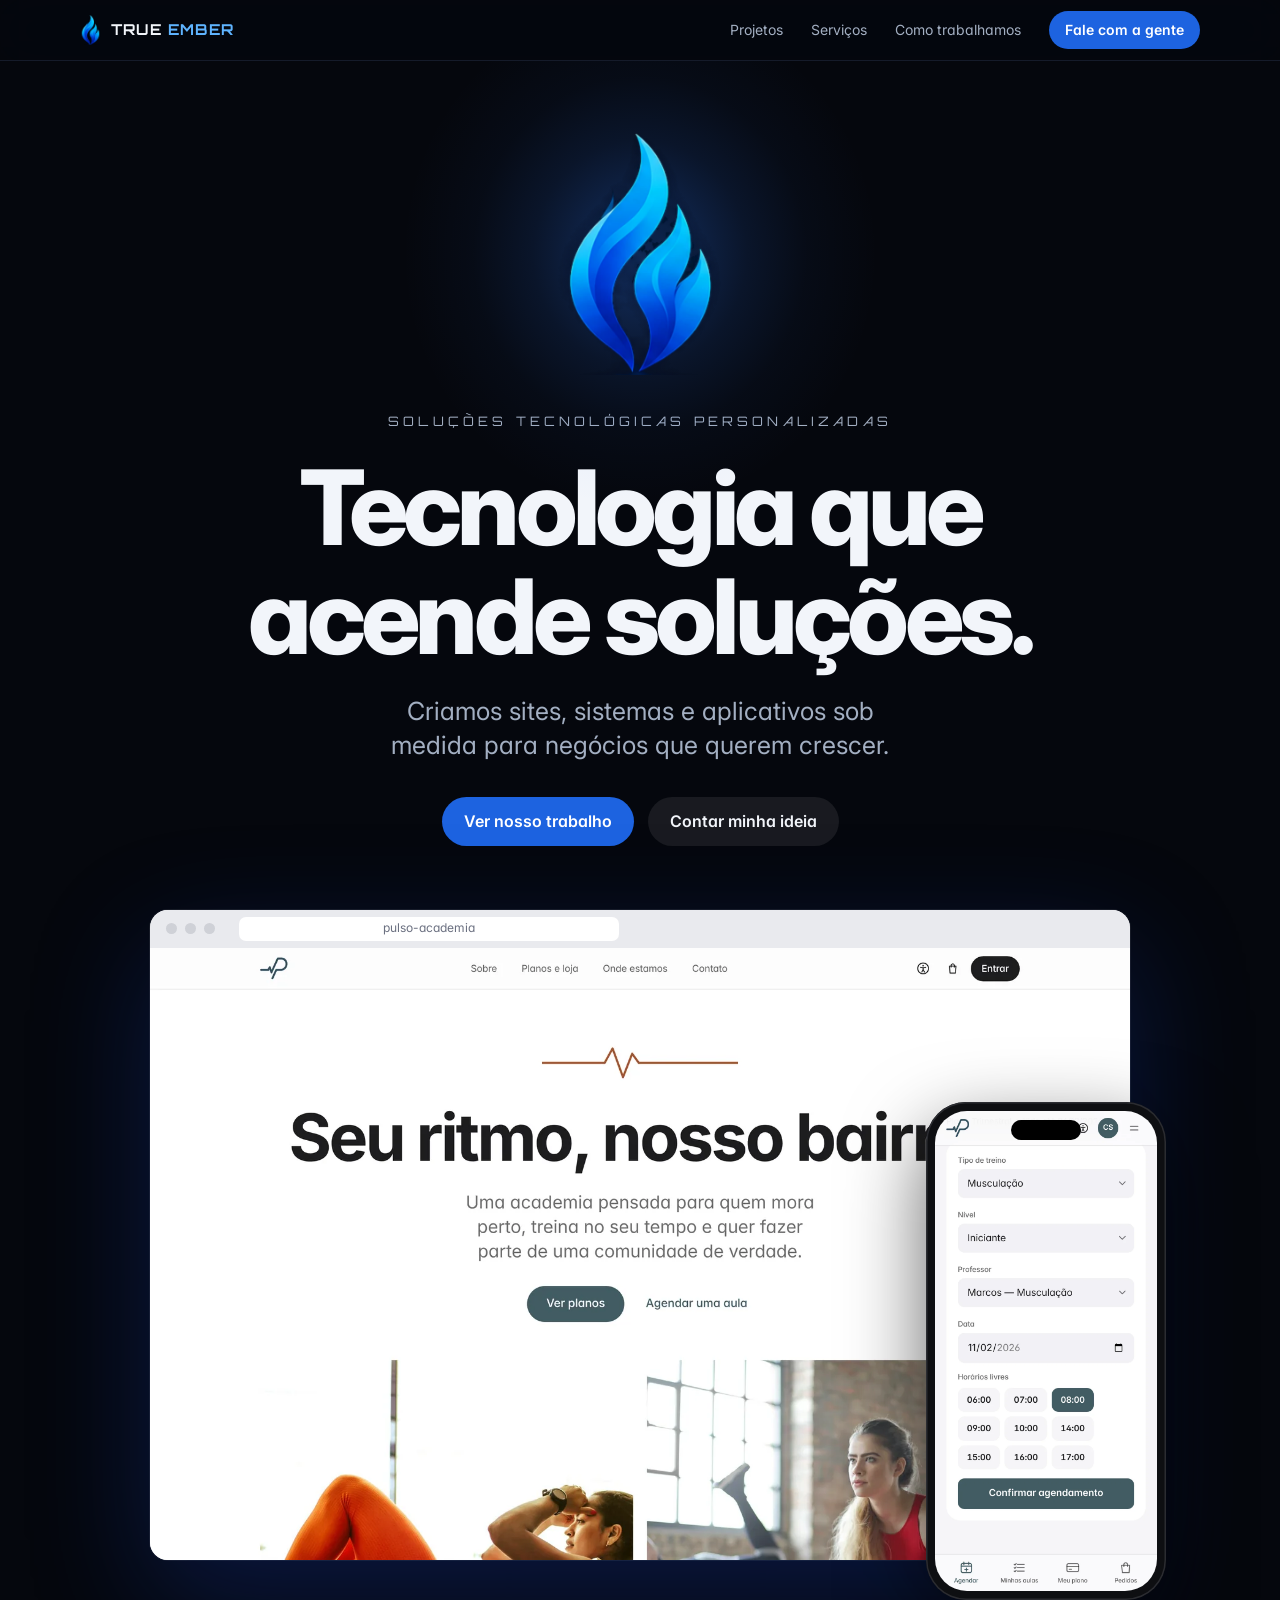
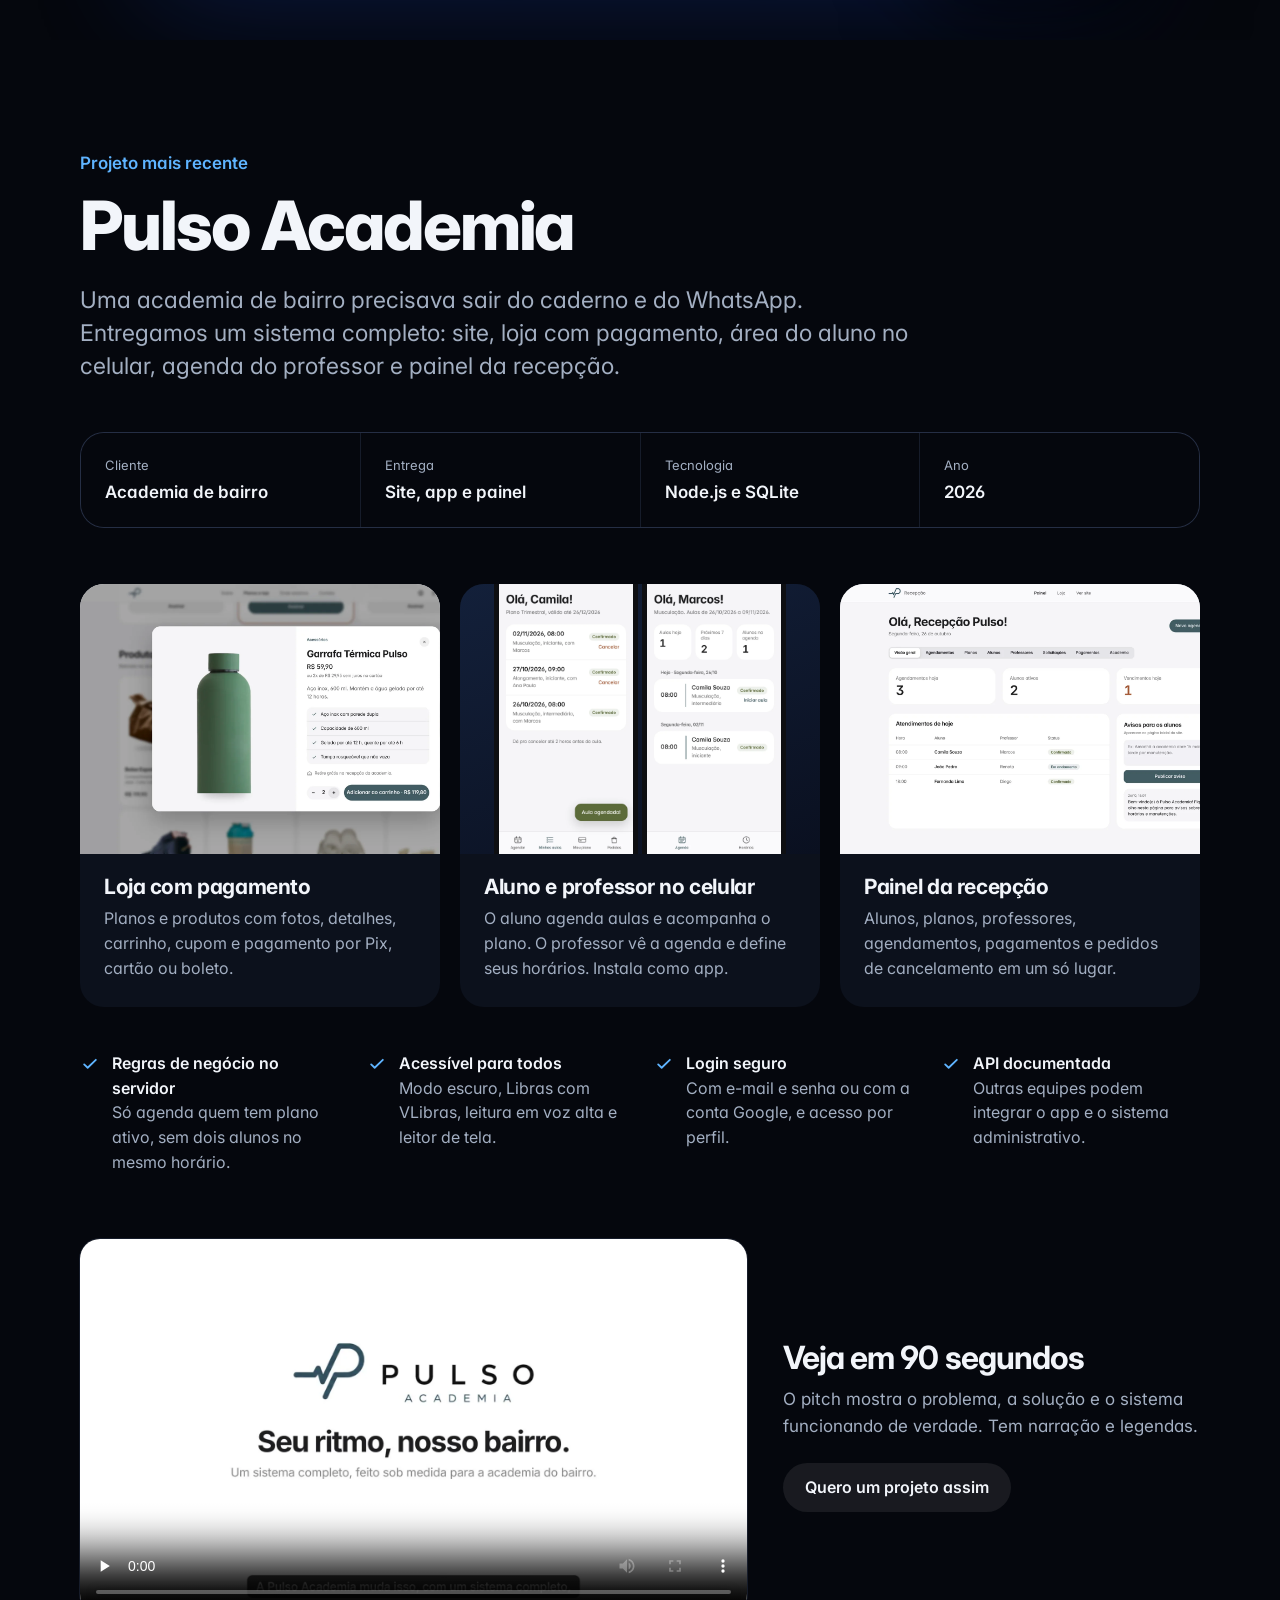
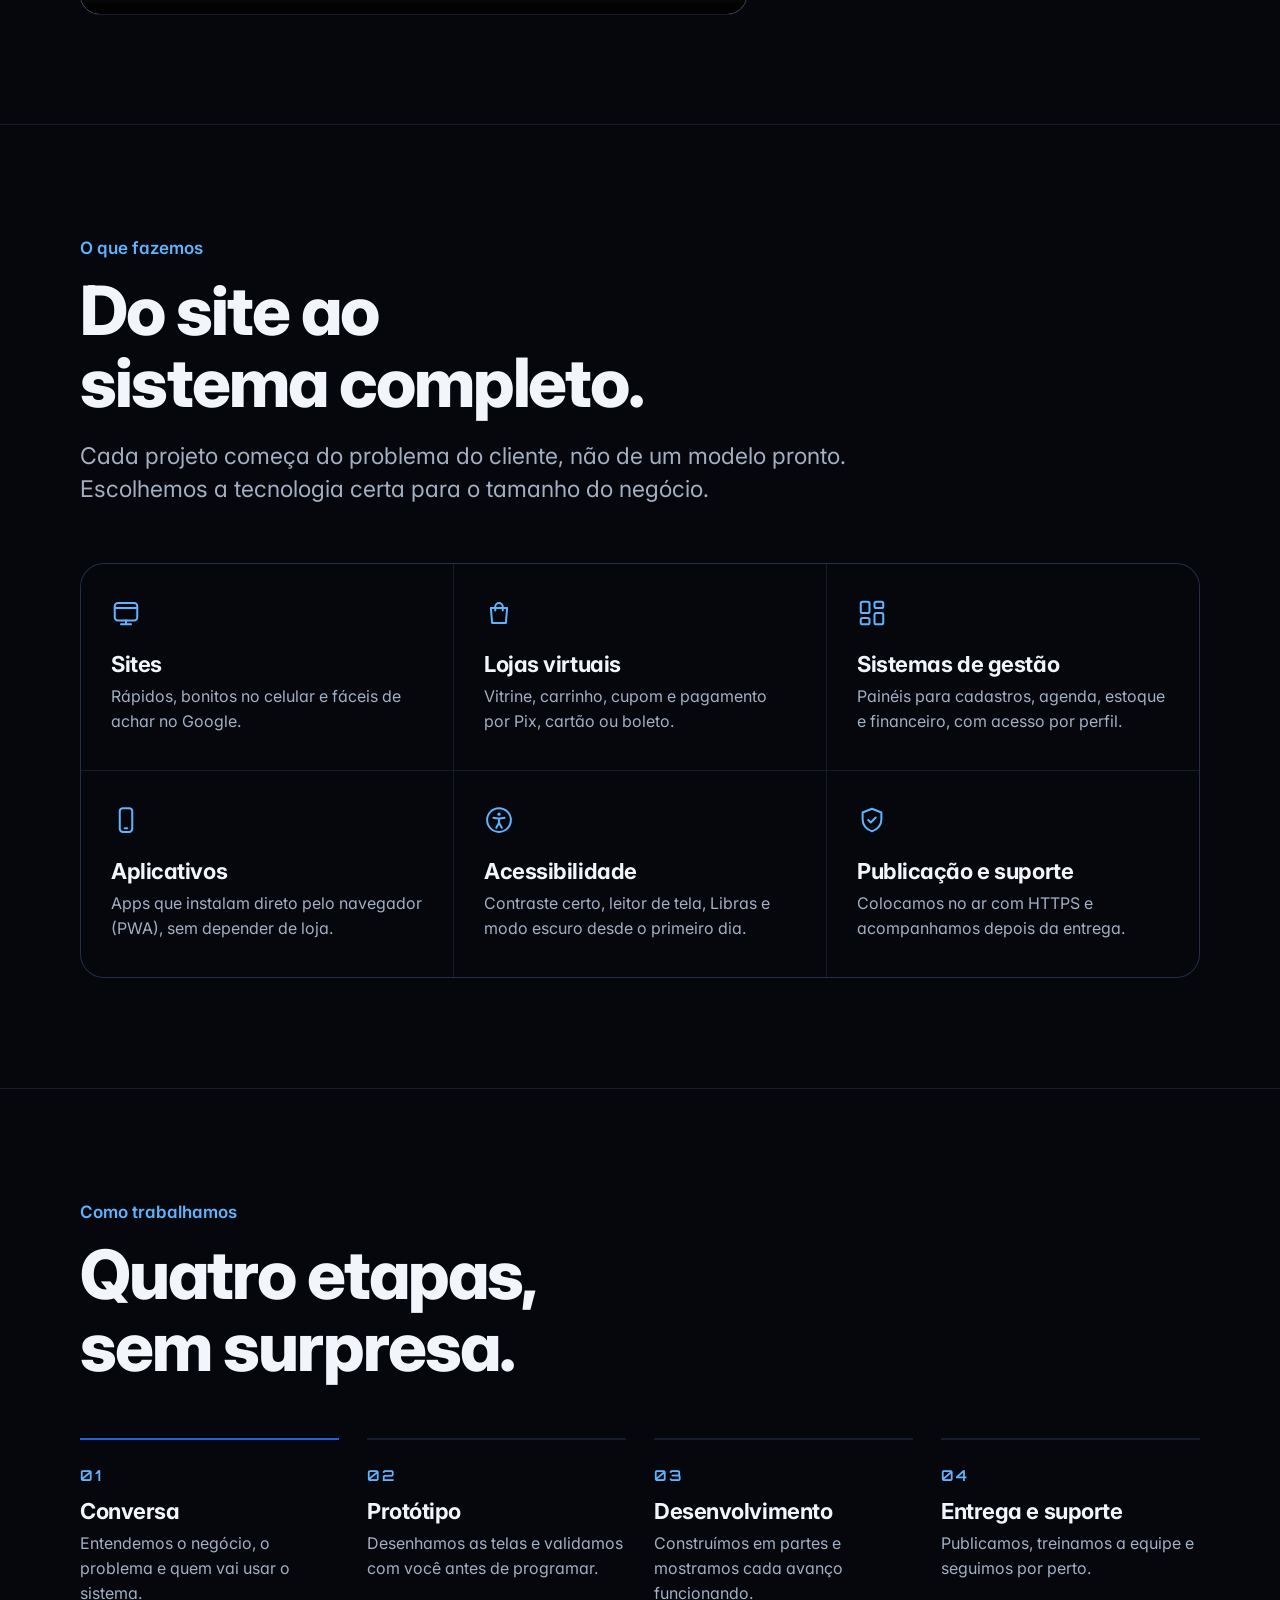
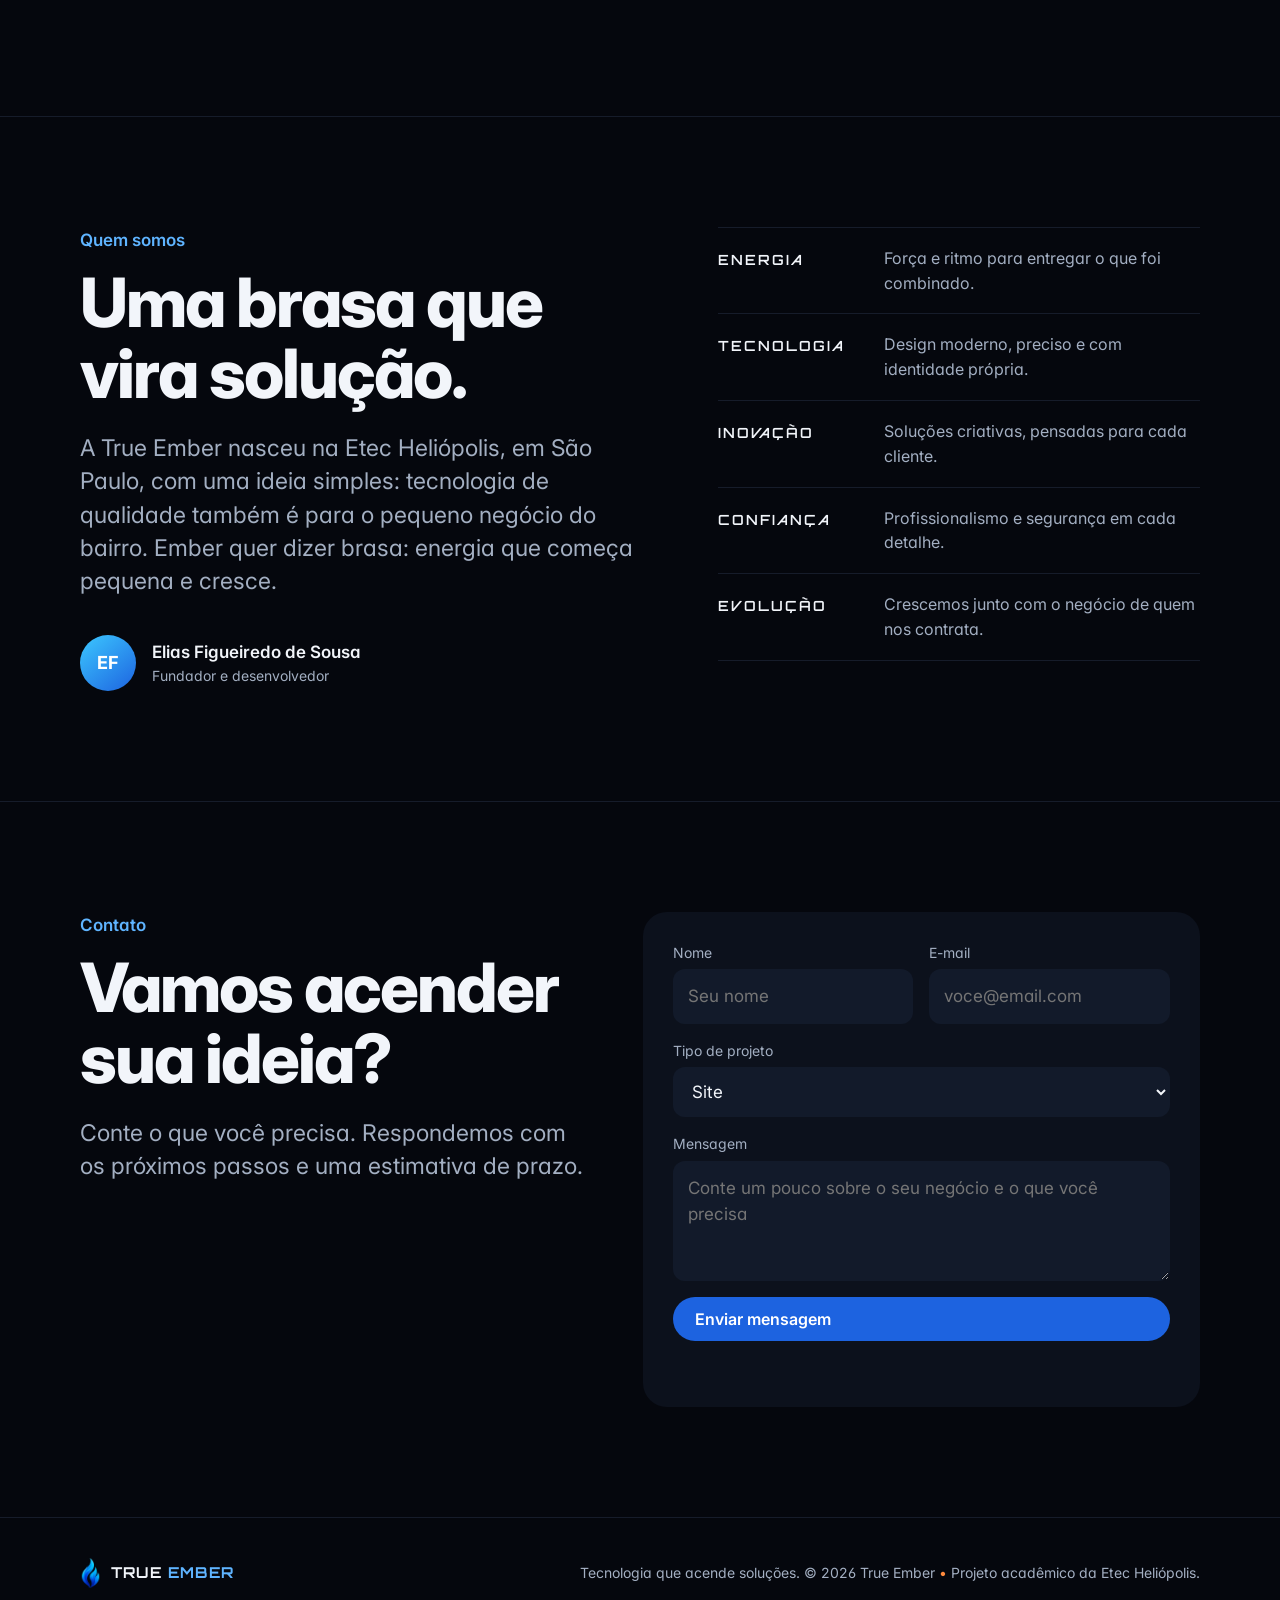
==== index.html @ 239f8e2b "Site da True Ember" ====
<!doctype html>
<html lang="pt-BR">
<head>
  <meta charset="utf-8">
  <meta name="viewport" content="width=device-width, initial-scale=1, viewport-fit=cover">
  <title>True Ember</title>
  <meta name="description" content="True Ember: sites, sistemas e aplicativos sob medida. Conheça a Pulso Academia, nosso projeto mais recente.">
  <meta name="theme-color" content="#05070D">
  <link rel="icon" href="favicon.ico" sizes="any">
  <link rel="icon" type="image/png" sizes="32x32" href="assets/img/favicon-32.png">
  <link rel="apple-touch-icon" href="assets/img/apple-touch-icon.png">
  <link rel="preconnect" href="https://fonts.googleapis.com">
  <link rel="preconnect" href="https://fonts.gstatic.com" crossorigin>
  <link rel="stylesheet" href="https://fonts.googleapis.com/css2?family=Inter:wght@400;500;600;700;800&family=Orbitron:wght@500;600;700&display=swap">
  <link rel="stylesheet" href="css/style.css">
</head>
<body>
  <a class="pular" href="#conteudo">Pular para o conteúdo</a>

  <header class="topo faixa">
    <div class="miolo">
      <a class="marca" href="#inicio" aria-label="True Ember, início">
        <img src="assets/img/chama.webp" alt="" width="42" height="60">
        <span>TRUE <b>EMBER</b></span>
      </a>
      <nav aria-label="Seções">
        <a class="esconde-celular" href="#projetos">Projetos</a>
        <a class="esconde-celular" href="#servicos">Serviços</a>
        <a class="esconde-celular" href="#processo">Como trabalhamos</a>
        <a class="botao primario pequeno" href="#contato">Fale com a gente</a>
      </nav>
    </div>
  </header>

  <main id="conteudo" tabindex="-1">

    <!-- ABERTURA -->
    <section class="abertura faixa" id="inicio">
      <div class="miolo">
        <div class="chama-wrap"><img class="chama" src="assets/img/chama.webp" alt="Chama azul da True Ember" width="384" height="546"></div>
        <p class="lema">Soluções tecnológicas personalizadas</p>
        <h1>Tecnologia que acende soluções.</h1>
        <p class="sub">Criamos sites, sistemas e aplicativos sob medida para negócios que querem crescer.</p>
        <div class="acoes">
          <a class="botao primario" href="#projetos">Ver nosso trabalho</a>
          <a class="botao secundario" href="#contato">Contar minha ideia</a>
        </div>

        <div class="vitrine" aria-hidden="true">
          <div class="janela">
            <div class="barra"><i></i><i></i><i></i><span>pulso-academia</span></div>
            <img src="assets/pulso/home-topo.webp" alt="" width="1600" height="1000">
          </div>
          <div class="celular"><img src="assets/pulso/aluno-agendar.webp" alt="" width="780" height="1688"></div>
        </div>
      </div>
    </section>

    <!-- PROJETO EM DESTAQUE -->
    <section class="secao faixa" id="projetos" aria-labelledby="titulo-pulso">
      <div class="miolo">
        <p class="chamada">Projeto mais recente</p>
        <h2 id="titulo-pulso">Pulso Academia</h2>
        <p class="lead">Uma academia de bairro precisava sair do caderno e do WhatsApp. Entregamos um sistema completo: site, loja com pagamento, área do aluno no celular, agenda do professor e painel da recepção.</p>

        <dl class="ficha">
          <div><dt>Cliente</dt><dd>Academia de bairro</dd></div>
          <div><dt>Entrega</dt><dd>Site, app e painel</dd></div>
          <div><dt>Tecnologia</dt><dd>Node.js e SQLite</dd></div>
          <div><dt>Ano</dt><dd>2026</dd></div>
        </dl>

        <div class="entregas">
          <article class="entrega">
            <div class="midia"><img src="assets/pulso/loja-produto.webp" alt="Loja da Pulso com a tela de detalhes de um produto" loading="lazy" width="1600" height="1000"></div>
            <div class="texto"><h3>Loja com pagamento</h3><p>Planos e produtos com fotos, detalhes, carrinho, cupom e pagamento por Pix, cartão ou boleto.</p></div>
          </article>
          <article class="entrega">
            <div class="midia celulares">
              <img src="assets/pulso/aluno-aulas.webp" alt="Área do aluno: lista de aulas agendadas" loading="lazy" width="780" height="1688">
              <img src="assets/pulso/prof-agenda.webp" alt="Área do professor: agenda do dia" loading="lazy" width="780" height="1688">
            </div>
            <div class="texto"><h3>Aluno e professor no celular</h3><p>O aluno agenda aulas e acompanha o plano. O professor vê a agenda e define seus horários. Instala como app.</p></div>
          </article>
          <article class="entrega">
            <div class="midia"><img src="assets/pulso/admin-geral.webp" alt="Painel da recepção com indicadores e atendimentos do dia" loading="lazy" width="1600" height="1000"></div>
            <div class="texto"><h3>Painel da recepção</h3><p>Alunos, planos, professores, agendamentos, pagamentos e pedidos de cancelamento em um só lugar.</p></div>
          </article>
        </div>

        <ul class="destaques">
          <li><svg width="20" height="20" viewBox="0 0 24 24" fill="none" stroke="currentColor" stroke-width="2.2" stroke-linecap="round" stroke-linejoin="round" aria-hidden="true"><path d="M5 12.5l4.2 4L19 7"/></svg><span><strong>Regras de negócio no servidor</strong>Só agenda quem tem plano ativo, sem dois alunos no mesmo horário.</span></li>
          <li><svg width="20" height="20" viewBox="0 0 24 24" fill="none" stroke="currentColor" stroke-width="2.2" stroke-linecap="round" stroke-linejoin="round" aria-hidden="true"><path d="M5 12.5l4.2 4L19 7"/></svg><span><strong>Acessível para todos</strong>Modo escuro, Libras com VLibras, leitura em voz alta e leitor de tela.</span></li>
          <li><svg width="20" height="20" viewBox="0 0 24 24" fill="none" stroke="currentColor" stroke-width="2.2" stroke-linecap="round" stroke-linejoin="round" aria-hidden="true"><path d="M5 12.5l4.2 4L19 7"/></svg><span><strong>Login seguro</strong>Com e-mail e senha ou com a conta Google, e acesso por perfil.</span></li>
          <li><svg width="20" height="20" viewBox="0 0 24 24" fill="none" stroke="currentColor" stroke-width="2.2" stroke-linecap="round" stroke-linejoin="round" aria-hidden="true"><path d="M5 12.5l4.2 4L19 7"/></svg><span><strong>API documentada</strong>Outras equipes podem integrar o app e o sistema administrativo.</span></li>
        </ul>

        <div class="pitch" id="pitch">
          <video controls preload="none" playsinline poster="assets/video/pitch-poster.webp" aria-describedby="pitch-desc">
            <source src="assets/video/pitch-pulso.mp4" type="video/mp4">
            Seu navegador não reproduz vídeo. <a href="assets/video/pitch-pulso.mp4">Abra o vídeo do pitch</a>.
          </video>
          <div>
            <h3>Veja em 90 segundos</h3>
            <p id="pitch-desc">O pitch mostra o problema, a solução e o sistema funcionando de verdade. Tem narração e legendas.</p>
            <div class="acoes">
              <a class="botao primario" id="linkPulso" href="#" target="_blank" rel="noopener" hidden>Abrir o site da Pulso</a>
              <a class="botao secundario" href="#contato">Quero um projeto assim</a>
            </div>
          </div>
        </div>
      </div>
    </section>

    <!-- SERVIÇOS -->
    <section class="secao faixa" id="servicos" aria-labelledby="titulo-servicos">
      <div class="miolo">
        <p class="chamada">O que fazemos</p>
        <h2 id="titulo-servicos">Do site ao sistema completo.</h2>
        <p class="lead">Cada projeto começa do problema do cliente, não de um modelo pronto. Escolhemos a tecnologia certa para o tamanho do negócio.</p>
        <div class="servicos">
          <div class="servico">
            <svg width="30" height="30" viewBox="0 0 24 24" fill="none" stroke="currentColor" stroke-width="1.6" stroke-linecap="round" stroke-linejoin="round" aria-hidden="true"><rect x="3" y="4" width="18" height="14" rx="2.5"/><path d="M3 8h18M8 21h8M12 18v3"/></svg>
            <h3>Sites</h3><p>Rápidos, bonitos no celular e fáceis de achar no Google.</p>
          </div>
          <div class="servico">
            <svg width="30" height="30" viewBox="0 0 24 24" fill="none" stroke="currentColor" stroke-width="1.6" stroke-linecap="round" stroke-linejoin="round" aria-hidden="true"><path d="M5.5 8h13l-1 12h-11l-1-12Z"/><path d="M9 10V7a3 3 0 0 1 6 0v3"/></svg>
            <h3>Lojas virtuais</h3><p>Vitrine, carrinho, cupom e pagamento por Pix, cartão ou boleto.</p>
          </div>
          <div class="servico">
            <svg width="30" height="30" viewBox="0 0 24 24" fill="none" stroke="currentColor" stroke-width="1.6" stroke-linecap="round" stroke-linejoin="round" aria-hidden="true"><rect x="3" y="3" width="7" height="9" rx="1.5"/><rect x="14" y="3" width="7" height="5" rx="1.5"/><rect x="14" y="12" width="7" height="9" rx="1.5"/><rect x="3" y="16" width="7" height="5" rx="1.5"/></svg>
            <h3>Sistemas de gestão</h3><p>Painéis para cadastros, agenda, estoque e financeiro, com acesso por perfil.</p>
          </div>
          <div class="servico">
            <svg width="30" height="30" viewBox="0 0 24 24" fill="none" stroke="currentColor" stroke-width="1.6" stroke-linecap="round" stroke-linejoin="round" aria-hidden="true"><rect x="7" y="2.5" width="10" height="19" rx="2.5"/><path d="M11 18.5h2"/></svg>
            <h3>Aplicativos</h3><p>Apps que instalam direto pelo navegador (PWA), sem depender de loja.</p>
          </div>
          <div class="servico">
            <svg width="30" height="30" viewBox="0 0 24 24" fill="none" stroke="currentColor" stroke-width="1.6" stroke-linecap="round" stroke-linejoin="round" aria-hidden="true"><circle cx="12" cy="12" r="9.5"/><circle cx="12" cy="7.3" r="1.3" fill="currentColor" stroke="none"/><path d="M7.5 10.2c3 .8 6 .8 9 0M12 10.8v3.4M12 14.2l-2.2 4M12 14.2l2.2 4"/></svg>
            <h3>Acessibilidade</h3><p>Contraste certo, leitor de tela, Libras e modo escuro desde o primeiro dia.</p>
          </div>
          <div class="servico">
            <svg width="30" height="30" viewBox="0 0 24 24" fill="none" stroke="currentColor" stroke-width="1.6" stroke-linecap="round" stroke-linejoin="round" aria-hidden="true"><path d="M12 3 4.5 6v5.5c0 4.6 3.2 8.4 7.5 9.5 4.3-1.1 7.5-4.9 7.5-9.5V6L12 3Z"/><path d="m9 12 2 2 4-4"/></svg>
            <h3>Publicação e suporte</h3><p>Colocamos no ar com HTTPS e acompanhamos depois da entrega.</p>
          </div>
        </div>
      </div>
    </section>

    <!-- PROCESSO -->
    <section class="secao faixa" id="processo" aria-labelledby="titulo-processo">
      <div class="miolo">
        <p class="chamada">Como trabalhamos</p>
        <h2 id="titulo-processo">Quatro etapas, sem surpresa.</h2>
        <ol class="etapas">
          <li><h3>Conversa</h3><p>Entendemos o negócio, o problema e quem vai usar o sistema.</p></li>
          <li><h3>Protótipo</h3><p>Desenhamos as telas e validamos com você antes de programar.</p></li>
          <li><h3>Desenvolvimento</h3><p>Construímos em partes e mostramos cada avanço funcionando.</p></li>
          <li><h3>Entrega e suporte</h3><p>Publicamos, treinamos a equipe e seguimos por perto.</p></li>
        </ol>
      </div>
    </section>

    <!-- SOBRE -->
    <section class="secao faixa" id="sobre" aria-labelledby="titulo-sobre">
      <div class="miolo sobre">
        <div>
          <p class="chamada">Quem somos</p>
          <h2 id="titulo-sobre">Uma brasa que vira solução.</h2>
          <p class="lead">A True Ember nasceu na Etec Heliópolis, em São Paulo, com uma ideia simples: tecnologia de qualidade também é para o pequeno negócio do bairro. Ember quer dizer brasa: energia que começa pequena e cresce.</p>
          <div class="pessoa">
            <div class="avatar" aria-hidden="true">EF</div>
            <p>Elias Figueiredo de Sousa<small>Fundador e desenvolvedor</small></p>
          </div>
        </div>
        <ul class="valores" aria-label="Nossos valores">
          <li><b>Energia</b><span>Força e ritmo para entregar o que foi combinado.</span></li>
          <li><b>Tecnologia</b><span>Design moderno, preciso e com identidade própria.</span></li>
          <li><b>Inovação</b><span>Soluções criativas, pensadas para cada cliente.</span></li>
          <li><b>Confiança</b><span>Profissionalismo e segurança em cada detalhe.</span></li>
          <li><b>Evolução</b><span>Crescemos junto com o negócio de quem nos contrata.</span></li>
        </ul>
      </div>
    </section>

    <!-- CONTATO -->
    <section class="secao faixa" id="contato" aria-labelledby="titulo-contato">
      <div class="miolo contato">
        <div>
          <p class="chamada">Contato</p>
          <h2 id="titulo-contato">Vamos acender sua ideia?</h2>
          <p class="lead">Conte o que você precisa. Respondemos com os próximos passos e uma estimativa de prazo.</p>
          <ul class="canais" id="canais"></ul>
        </div>
        <form class="formulario" id="formContato" name="contato" method="POST" action="obrigado.html" data-netlify="true" netlify-honeypot="campo-bot">
          <input type="hidden" name="form-name" value="contato">
          <p class="escondido"><label>Não preencha: <input name="campo-bot" id="campo-bot" tabindex="-1" autocomplete="off"></label></p>
          <div class="linha2">
            <label for="ctNome">Nome<input id="ctNome" name="nome" required autocomplete="name" placeholder="Seu nome"></label>
            <label for="ctEmail">E-mail<input id="ctEmail" name="email" type="email" required autocomplete="email" placeholder="voce@email.com"></label>
          </div>
          <label for="ctTipo">Tipo de projeto
            <select id="ctTipo" name="tipo">
              <option>Site</option><option>Loja virtual</option><option>Sistema de gestão</option><option>Aplicativo</option><option>Ainda não sei</option>
            </select>
          </label>
          <label for="ctMensagem">Mensagem<textarea id="ctMensagem" name="mensagem" required placeholder="Conte um pouco sobre o seu negócio e o que você precisa"></textarea></label>
          <button class="botao primario" type="submit" id="ctEnviar">Enviar mensagem</button>
          <p class="aviso" id="ctAviso" role="status"></p>
        </form>
      </div>
    </section>
  </main>

  <footer class="rodape faixa">
    <div class="miolo">
      <a class="marca" href="#inicio" aria-label="True Ember, voltar ao início"><img src="assets/img/chama.webp" alt="" width="42" height="60"><span>TRUE <b>EMBER</b></span></a>
      <p>Tecnologia que acende soluções. © 2026 True Ember <span class="brasa" aria-hidden="true">•</span> Projeto acadêmico da Etec Heliópolis.</p>
    </div>
  </footer>

  <script src="js/main.js" defer></script>
</body>
</html>
---- css/style.css ----
/* =========================================================
   True Ember — folha de estilos do site
   Organização:
     1. Variáveis (cores, fontes, medidas)
     2. Base (reset, tipografia, links, foco)
     3. Estrutura (faixas, miolo, topo)
     4. Componentes (botões, janela, celular)
     5. Seções (abertura, projeto, serviços, processo, sobre, contato, rodapé)
     6. Acessibilidade (movimento reduzido)
   ========================================================= */

/* Layout: página escura de produto (estilo Apple Pro), coluna central de 1120px,
   seções longas separadas por ar; a chama azul é o único elemento colorido forte. */
:root {
  color-scheme: dark;
  --fundo: #05070D;        /* quase preto azulado, como o quadro da marca */
  --superficie: #0C111C;   /* cartões e painéis */
  --superficie-2: #121A2A;
  --linha: rgba(150, 180, 255, 0.12);
  --texto: #F2F5FA;
  --texto-2: #A3AFC2;      /* secundário: 8,4:1 sobre o fundo */
  --azul: #1D63E0;         /* azul royal da chama; com texto branco passa no contraste AA */
  --azul-claro: #5FB4FF;   /* texto/links azuis sobre o escuro */
  --ciano: #3CC8FF;
  --brasa: #FF8A3D;        /* versão secundária (laranja) da marca, usada só em um detalhe */

  --fonte-marca: 'Orbitron', 'Eurostile', 'Segoe UI', sans-serif;
  --fonte: -apple-system, BlinkMacSystemFont, 'Inter', 'Segoe UI', Roboto, sans-serif;

  --largura: 1120px;
  --raio: 24px;
}
* { box-sizing: border-box; }
html { scroll-behavior: smooth; scroll-padding-top: 80px; background: var(--fundo); }
body { margin: 0; background: var(--fundo); color: var(--texto); font-family: var(--fonte); font-size: 17px; line-height: 1.55; -webkit-font-smoothing: antialiased; font-feature-settings: 'cv11', 'ss01'; }
img, video { max-width: 100%; height: auto; display: block; }
[hidden] { display: none !important; }
a { color: var(--azul-claro); text-decoration: none; }
a:hover { text-decoration: underline; text-underline-offset: 3px; }
h1, h2, h3 { margin: 0; text-wrap: balance; letter-spacing: -0.03em; line-height: 1.05; }
p { margin: 0; }
:focus-visible { outline: 3px solid var(--azul-claro); outline-offset: 3px; border-radius: 8px; }
.sr-only { position: absolute; width: 1px; height: 1px; overflow: hidden; clip: rect(0 0 0 0); white-space: nowrap; }

.faixa { padding-left: max(16px, env(safe-area-inset-left, 0px)); padding-right: max(16px, env(safe-area-inset-right, 0px)); }
.miolo { max-width: var(--largura); margin: 0 auto; }

.pular { position: fixed; top: 10px; left: 10px; z-index: 100; padding: 10px 16px; border-radius: 12px; background: var(--texto); color: var(--fundo); font-weight: 600; transform: translateY(-160%); transition: transform .15s; }
.pular:focus { transform: none; }

/* ---------- Topo (barra translúcida) ---------- */
body::before { content: ""; position: fixed; inset: 0 0 auto; height: env(safe-area-inset-top, 0px); z-index: 10; background: rgba(5, 7, 13, 0.82); }
.topo { position: sticky; top: env(safe-area-inset-top, 0px); z-index: 20; background: rgba(5, 7, 13, 0.72); -webkit-backdrop-filter: saturate(180%) blur(20px); backdrop-filter: saturate(180%) blur(20px); border-bottom: 1px solid var(--linha); }
.topo .miolo { height: 60px; display: flex; align-items: center; justify-content: space-between; gap: 16px; }
.marca { display: flex; align-items: center; gap: 10px; color: var(--texto); }
.marca:hover { text-decoration: none; }
.marca img { height: 30px; width: auto; }
.marca span { font-family: var(--fonte-marca); font-weight: 700; font-size: 15px; letter-spacing: 0.08em; }
.marca b { color: var(--azul-claro); font-weight: 700; }
.topo nav { display: flex; align-items: center; gap: 28px; font-size: 14px; }
.topo nav a { color: var(--texto-2); }
.topo nav a:hover { color: var(--texto); text-decoration: none; }
.botao { display: inline-flex; align-items: center; gap: 8px; padding: 12px 22px; border-radius: 999px; font-weight: 600; font-size: 16px; border: 0; cursor: pointer; font-family: inherit; transition: filter .15s, background-color .15s; }
.botao:hover { text-decoration: none; filter: brightness(1.1); }
.botao.primario { background: var(--azul); color: #fff; }
.botao.secundario { background: rgba(255, 255, 255, 0.08); color: var(--texto); }
.botao.pequeno { padding: 8px 16px; font-size: 14px; }
@media (max-width: 760px) { .topo nav .esconde-celular { display: none; } .topo nav { gap: 16px; } }

/* ---------- Abertura ---------- */
.abertura { text-align: center; padding-block: 72px 40px; position: relative; overflow: hidden; }
.abertura .chama-wrap { position: relative; width: 170px; margin: 0 auto 36px; }
.abertura .chama-wrap::before { content: ""; position: absolute; inset: -55% -90%; background: radial-gradient(closest-side, rgba(46, 123, 255, 0.36), rgba(46, 123, 255, 0.12) 45%, rgba(46, 123, 255, 0.04) 70%, rgba(46, 123, 255, 0) 100%); animation: respirar 5s ease-in-out infinite; }
.abertura .chama { position: relative; width: 170px; height: auto; animation: chama-entra 1.2s cubic-bezier(.2,.8,.2,1) both; }
@keyframes respirar { 0%, 100% { opacity: .65; transform: scale(1); } 50% { opacity: 1; transform: scale(1.06); } }
@keyframes chama-entra { from { opacity: 0; transform: translateY(18px) scale(.94); } to { opacity: 1; transform: none; } }
.lema { font-family: var(--fonte-marca); font-size: 13px; letter-spacing: 0.32em; color: var(--texto-2); text-transform: uppercase; margin-bottom: 22px; }
.abertura h1 { font-size: clamp(46px, 8.4vw, 104px); font-weight: 800; letter-spacing: -0.045em; max-width: 13ch; margin: 0 auto; }
.abertura .sub { margin: 24px auto 0; max-width: 34ch; font-size: clamp(19px, 2.2vw, 25px); line-height: 1.35; color: var(--texto-2); }
.acoes { display: flex; flex-wrap: wrap; gap: 14px; justify-content: center; margin-top: 34px; }

/* ---------- Vitrine (janela + celular) ---------- */
.vitrine { position: relative; max-width: 980px; margin: 64px auto 0; padding-bottom: 40px; }
.janela { border-radius: 18px; overflow: hidden; background: #fff; box-shadow: 0 40px 120px rgba(20, 70, 200, 0.28), 0 0 0 1px rgba(255, 255, 255, 0.08); }
.janela .barra { height: 38px; display: flex; align-items: center; gap: 8px; padding: 0 16px; background: #E9EAEE; }
.janela .barra i { width: 11px; height: 11px; border-radius: 50%; background: #CFD1D7; }
.janela .barra span { margin-left: 16px; flex: 1; max-width: 380px; height: 24px; border-radius: 7px; background: #fff; color: #6B7080; font-size: 12px; display: flex; align-items: center; justify-content: center; }
.janela img { width: 100%; height: auto; }
.celular { width: 240px; border-radius: 40px; padding: 9px; background: #0E0F12; box-shadow: 0 30px 80px rgba(0, 0, 0, 0.6), inset 0 0 0 1.5px #2b2c31; position: relative; }
.celular img { border-radius: 32px; width: 100%; aspect-ratio: 390 / 844; object-fit: cover; object-position: top; }
.celular::after { content: ""; position: absolute; top: 18px; left: 50%; width: 70px; height: 20px; margin-left: -35px; border-radius: 12px; background: #000; }
.vitrine .celular { position: absolute; right: -36px; bottom: 0; }
@media (max-width: 760px) {
  .vitrine .celular { width: 150px; border-radius: 28px; padding: 6px; right: -6px; }
  .vitrine .celular img { border-radius: 23px; }
  .vitrine .celular::after { top: 12px; width: 44px; height: 13px; margin-left: -22px; }
}

/* ---------- Seções ---------- */
.secao { padding-block: 110px; }
.secao + .secao { border-top: 1px solid var(--linha); }
.chamada { color: var(--azul-claro); font-weight: 600; font-size: 17px; margin-bottom: 14px; }
.secao h2 { font-size: clamp(38px, 5.6vw, 68px); font-weight: 800; max-width: 18ch; }
.lead { margin-top: 22px; font-size: clamp(19px, 2vw, 23px); line-height: 1.45; color: var(--texto-2); max-width: 60ch; }

/* projeto em destaque */
.ficha { display: grid; grid-template-columns: repeat(4, minmax(0, 1fr)); gap: 1px; margin-top: 48px; background: var(--linha); border: 1px solid var(--linha); border-radius: var(--raio); overflow: hidden; }
.ficha div { background: var(--fundo); padding: 22px 24px; min-width: 0; }
.ficha dt { font-size: 13px; color: var(--texto-2); }
.ficha dd { margin: 4px 0 0; font-size: 17px; font-weight: 600; }
@media (max-width: 760px) { .ficha { grid-template-columns: repeat(2, minmax(0, 1fr)); } }

.entregas { display: grid; grid-template-columns: repeat(3, minmax(0, 1fr)); gap: 20px; margin-top: 56px; }
.entrega { background: var(--superficie); border-radius: var(--raio); overflow: hidden; display: flex; flex-direction: column; min-width: 0; }
.entrega .midia { aspect-ratio: 4 / 3; overflow: hidden; background: #E9EAEE; display: flex; align-items: flex-start; justify-content: center; }
.entrega .midia img { width: 100%; height: 100%; object-fit: cover; object-position: top left; }
.entrega .midia.celulares { background: linear-gradient(160deg, #13203A, #0A1020); align-items: flex-end; gap: 14px; padding: 26px 20px 0; }
.entrega .midia.celulares img { width: 42%; height: auto; border-radius: 22px 22px 0 0; object-fit: cover; box-shadow: 0 0 0 5px #0E0F12; }
.entrega .texto { padding: 22px 24px 26px; }
.entrega h3 { font-size: 21px; letter-spacing: -0.02em; }
.entrega p { margin-top: 8px; color: var(--texto-2); font-size: 16px; }
@media (max-width: 900px) { .entregas { grid-template-columns: minmax(0, 1fr); } }

.destaques { display: grid; grid-template-columns: repeat(auto-fit, minmax(230px, 1fr)); gap: 14px 28px; margin-top: 44px; padding: 0; list-style: none; }
.destaques li { display: flex; gap: 12px; font-size: 16px; color: var(--texto-2); }
.destaques li strong { color: var(--texto); font-weight: 600; display: block; }
.destaques svg { flex: none; margin-top: 3px; color: var(--azul-claro); }

.pitch { margin-top: 64px; display: grid; grid-template-columns: minmax(0, 1.6fr) minmax(0, 1fr); gap: 36px; align-items: center; }
.pitch video { width: 100%; border-radius: 20px; background: #000; box-shadow: 0 0 0 1px var(--linha); }
.pitch h3 { font-size: 32px; }
.pitch p { margin-top: 12px; color: var(--texto-2); }
.pitch .acoes { justify-content: flex-start; margin-top: 24px; }
@media (max-width: 900px) { .pitch { grid-template-columns: minmax(0, 1fr); } }

/* serviços */
.servicos { display: grid; grid-template-columns: repeat(3, minmax(0, 1fr)); gap: 1px; margin-top: 56px; background: var(--linha); border: 1px solid var(--linha); border-radius: var(--raio); overflow: hidden; }
.servico { background: var(--fundo); padding: 34px 30px 36px; min-width: 0; }
.servico svg { color: var(--azul-claro); }
.servico h3 { margin-top: 18px; font-size: 22px; letter-spacing: -0.02em; }
.servico p { margin-top: 8px; color: var(--texto-2); font-size: 16px; }
@media (max-width: 900px) { .servicos { grid-template-columns: repeat(2, minmax(0, 1fr)); } }
@media (max-width: 560px) { .servicos { grid-template-columns: minmax(0, 1fr); } }

/* processo (sequência real: números fazem sentido) */
.etapas { list-style: none; padding: 0; margin: 56px 0 0; display: grid; grid-template-columns: repeat(4, minmax(0, 1fr)); gap: 28px; counter-reset: etapa; }
.etapas li { border-top: 2px solid var(--linha); padding-top: 22px; min-width: 0; }
.etapas li::before { counter-increment: etapa; content: counter(etapa, decimal-leading-zero); font-family: var(--fonte-marca); font-weight: 600; font-size: 15px; letter-spacing: 0.12em; color: var(--azul-claro); }
.etapas h3 { margin-top: 12px; font-size: 22px; letter-spacing: -0.02em; }
.etapas p { margin-top: 8px; color: var(--texto-2); font-size: 16px; }
.etapas li:first-child { border-top-color: var(--azul); }
@media (max-width: 900px) { .etapas { grid-template-columns: repeat(2, minmax(0, 1fr)); } }
@media (max-width: 560px) { .etapas { grid-template-columns: minmax(0, 1fr); } }

/* sobre + valores */
.sobre { display: grid; grid-template-columns: minmax(0, 1.2fr) minmax(0, 1fr); gap: 60px; align-items: start; }
.valores { list-style: none; padding: 0; margin: 0; display: flex; flex-direction: column; }
.valores li { display: grid; grid-template-columns: 150px minmax(0, 1fr); gap: 16px; padding: 18px 0; border-bottom: 1px solid var(--linha); }
.valores li:first-child { border-top: 1px solid var(--linha); }
.valores b { font-family: var(--fonte-marca); font-weight: 600; font-size: 14px; letter-spacing: 0.14em; text-transform: uppercase; padding-top: 3px; }
.valores span { color: var(--texto-2); font-size: 16px; }
.pessoa { margin-top: 36px; display: flex; align-items: center; gap: 16px; }
.pessoa .avatar { width: 56px; height: 56px; border-radius: 50%; background: linear-gradient(140deg, var(--ciano), var(--azul)); display: grid; place-items: center; font-weight: 700; font-size: 18px; color: #fff; }
.pessoa p { font-weight: 600; }
.pessoa small { display: block; color: var(--texto-2); font-size: 14px; font-weight: 400; }
@media (max-width: 900px) { .sobre { grid-template-columns: minmax(0, 1fr); gap: 40px; } .valores li { grid-template-columns: 1fr; gap: 4px; } }

/* contato */
.contato { display: grid; grid-template-columns: minmax(0, 1fr) minmax(0, 1.1fr); gap: 56px; align-items: start; }
.formulario { background: var(--superficie); border-radius: var(--raio); padding: 30px; display: grid; gap: 16px; }
.formulario label { display: grid; gap: 6px; font-size: 14px; color: var(--texto-2); }
.formulario input, .formulario select, .formulario textarea { font: inherit; font-size: 17px; color: var(--texto); background: var(--superficie-2); border: 1px solid transparent; border-radius: 12px; padding: 13px 14px; width: 100%; }
.formulario textarea { min-height: 120px; resize: vertical; }
.formulario input:focus, .formulario select:focus, .formulario textarea:focus { outline: none; border-color: var(--azul-claro); box-shadow: 0 0 0 4px rgba(95, 180, 255, 0.2); }
.formulario .linha2 { display: grid; grid-template-columns: minmax(0, 1fr) minmax(0, 1fr); gap: 16px; }
.formulario .aviso { font-size: 14px; color: var(--texto-2); min-height: 20px; }
.formulario .aviso.ok { color: #7EE0A7; }
.escondido { position: absolute; left: -9999px; }
.canais { list-style: none; padding: 0; margin: 32px 0 0; display: grid; gap: 14px; }
.canais li { display: flex; align-items: center; gap: 12px; color: var(--texto-2); }
.canais b { color: var(--texto); font-weight: 600; min-width: 90px; }
@media (max-width: 900px) { .contato { grid-template-columns: minmax(0, 1fr); } .formulario .linha2 { grid-template-columns: minmax(0, 1fr); } }

/* rodapé */
.rodape { border-top: 1px solid var(--linha); padding-block: 40px 48px; font-size: 14px; color: var(--texto-2); }
.rodape .miolo { display: flex; flex-wrap: wrap; justify-content: space-between; gap: 20px; align-items: center; }
.rodape .brasa { color: var(--brasa); }

@media (prefers-reduced-motion: reduce) {
  html { scroll-behavior: auto; }
  *, *::before, *::after { animation: none !important; transition: none !important; }
}
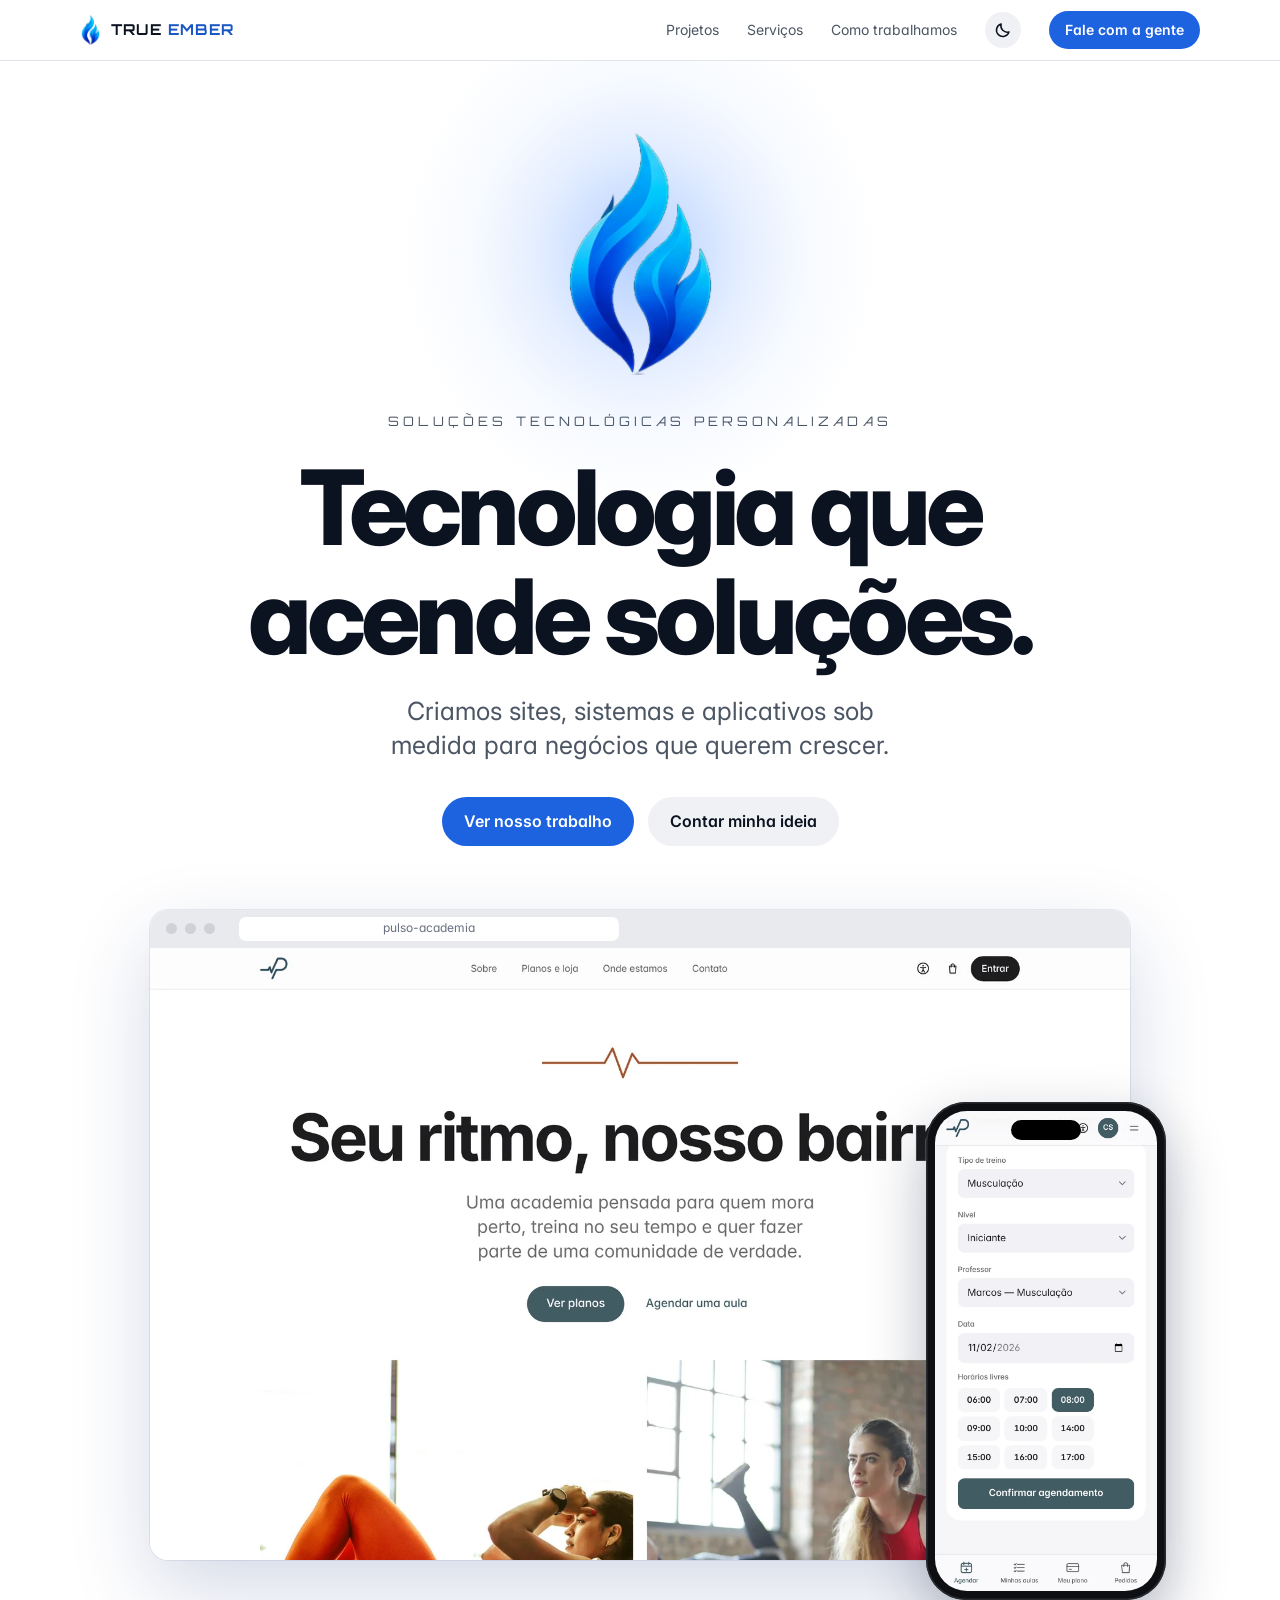
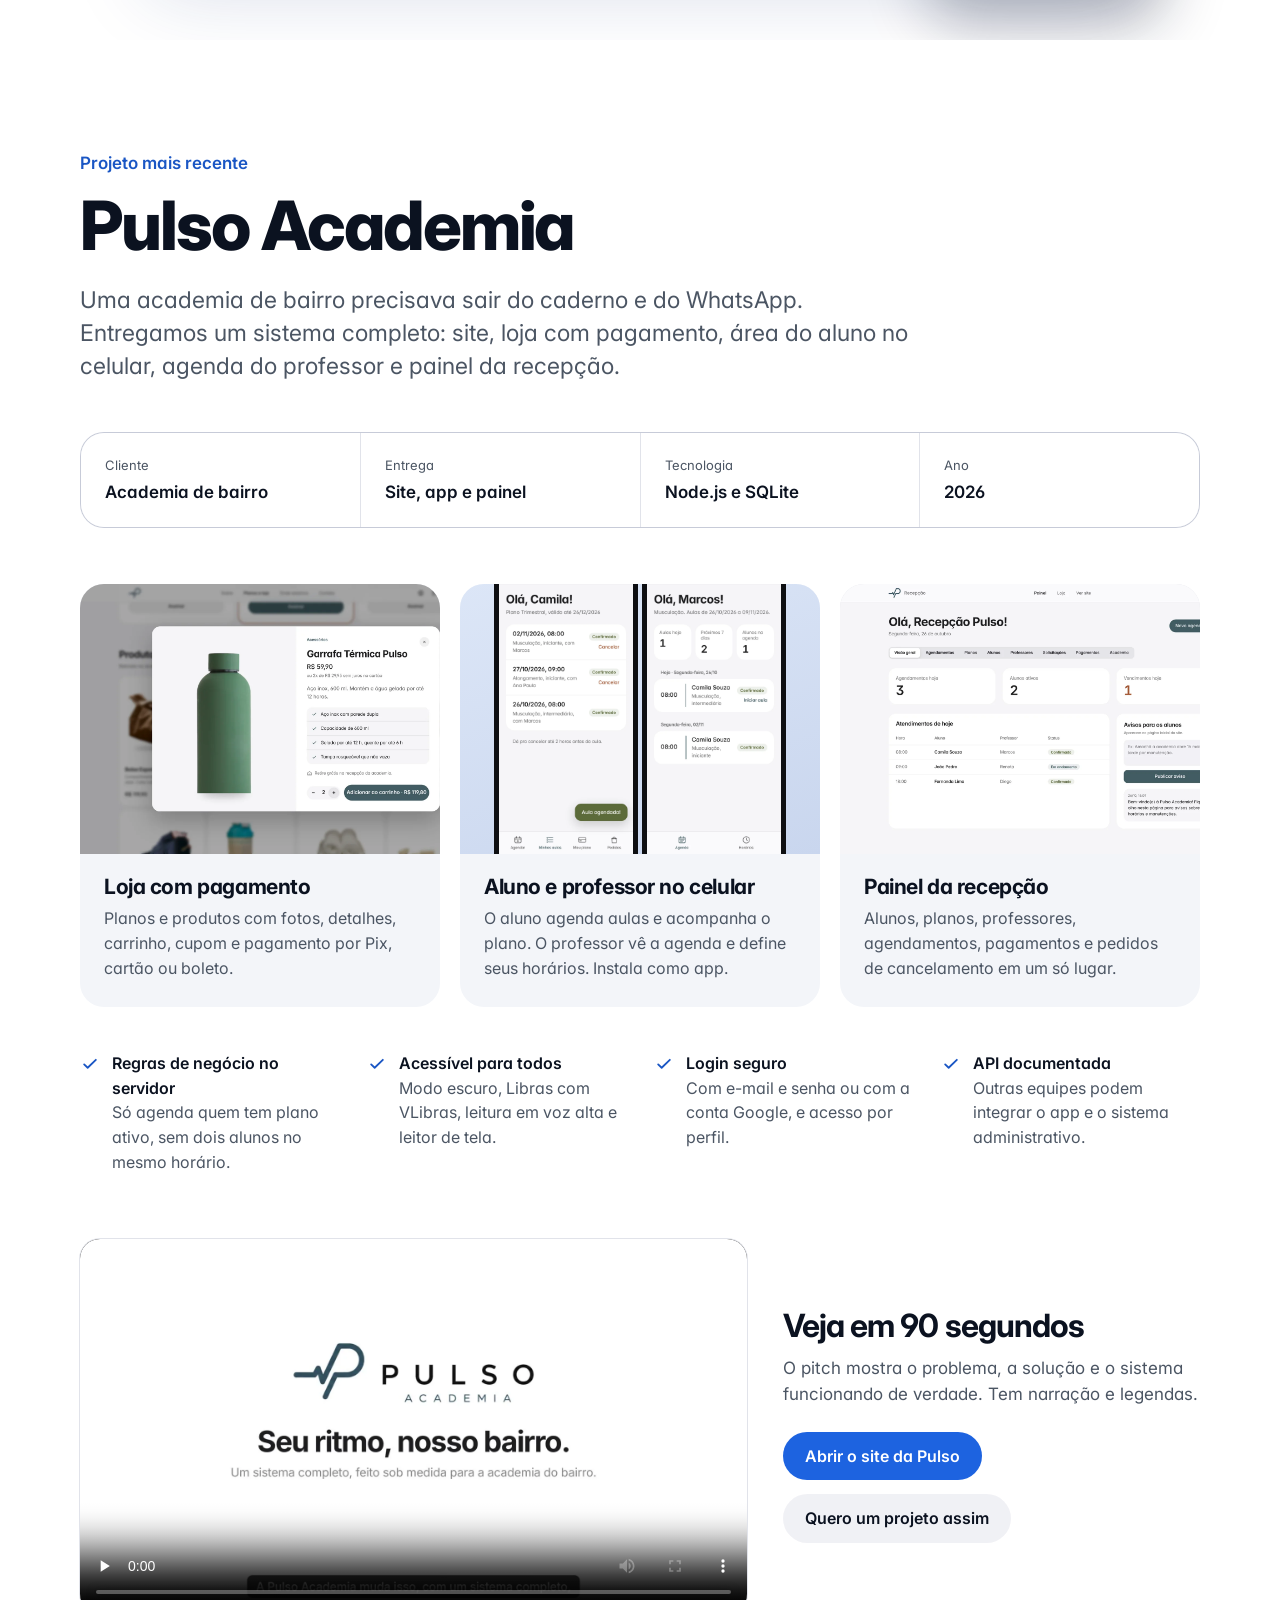
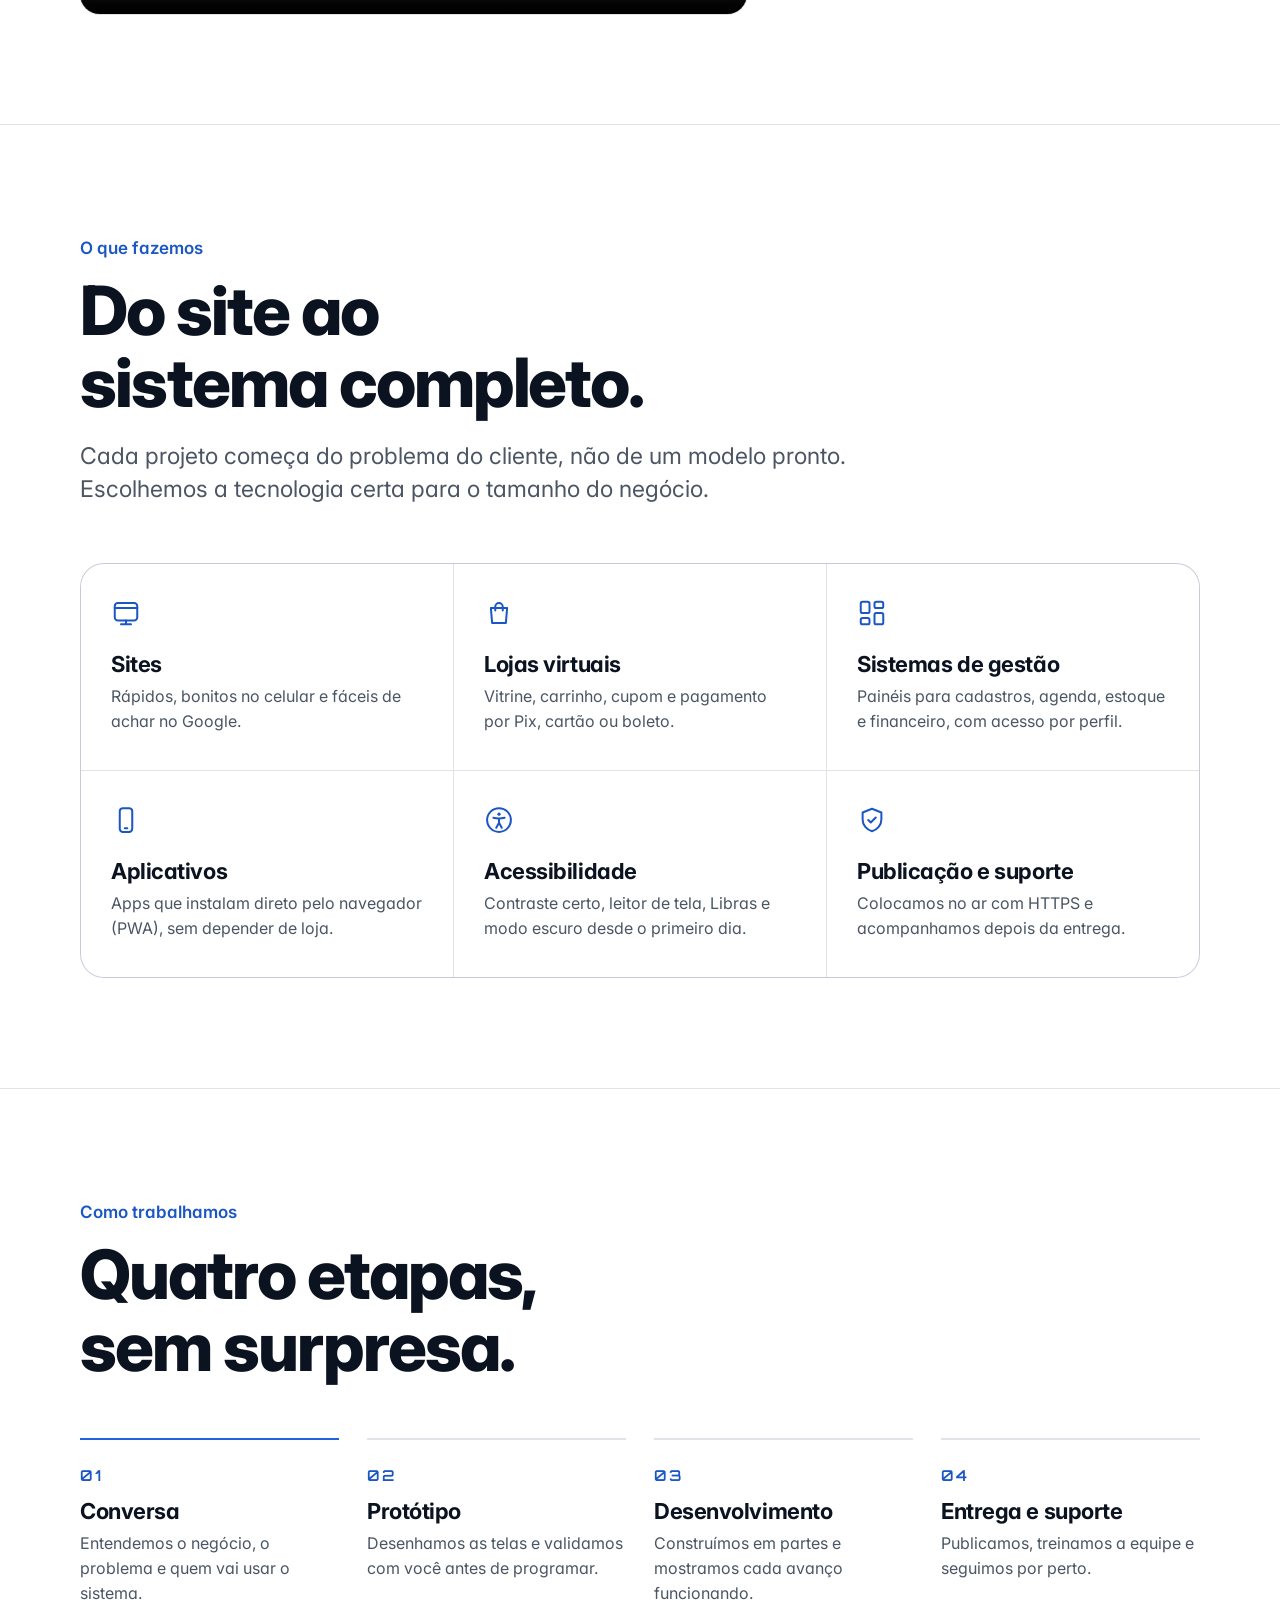
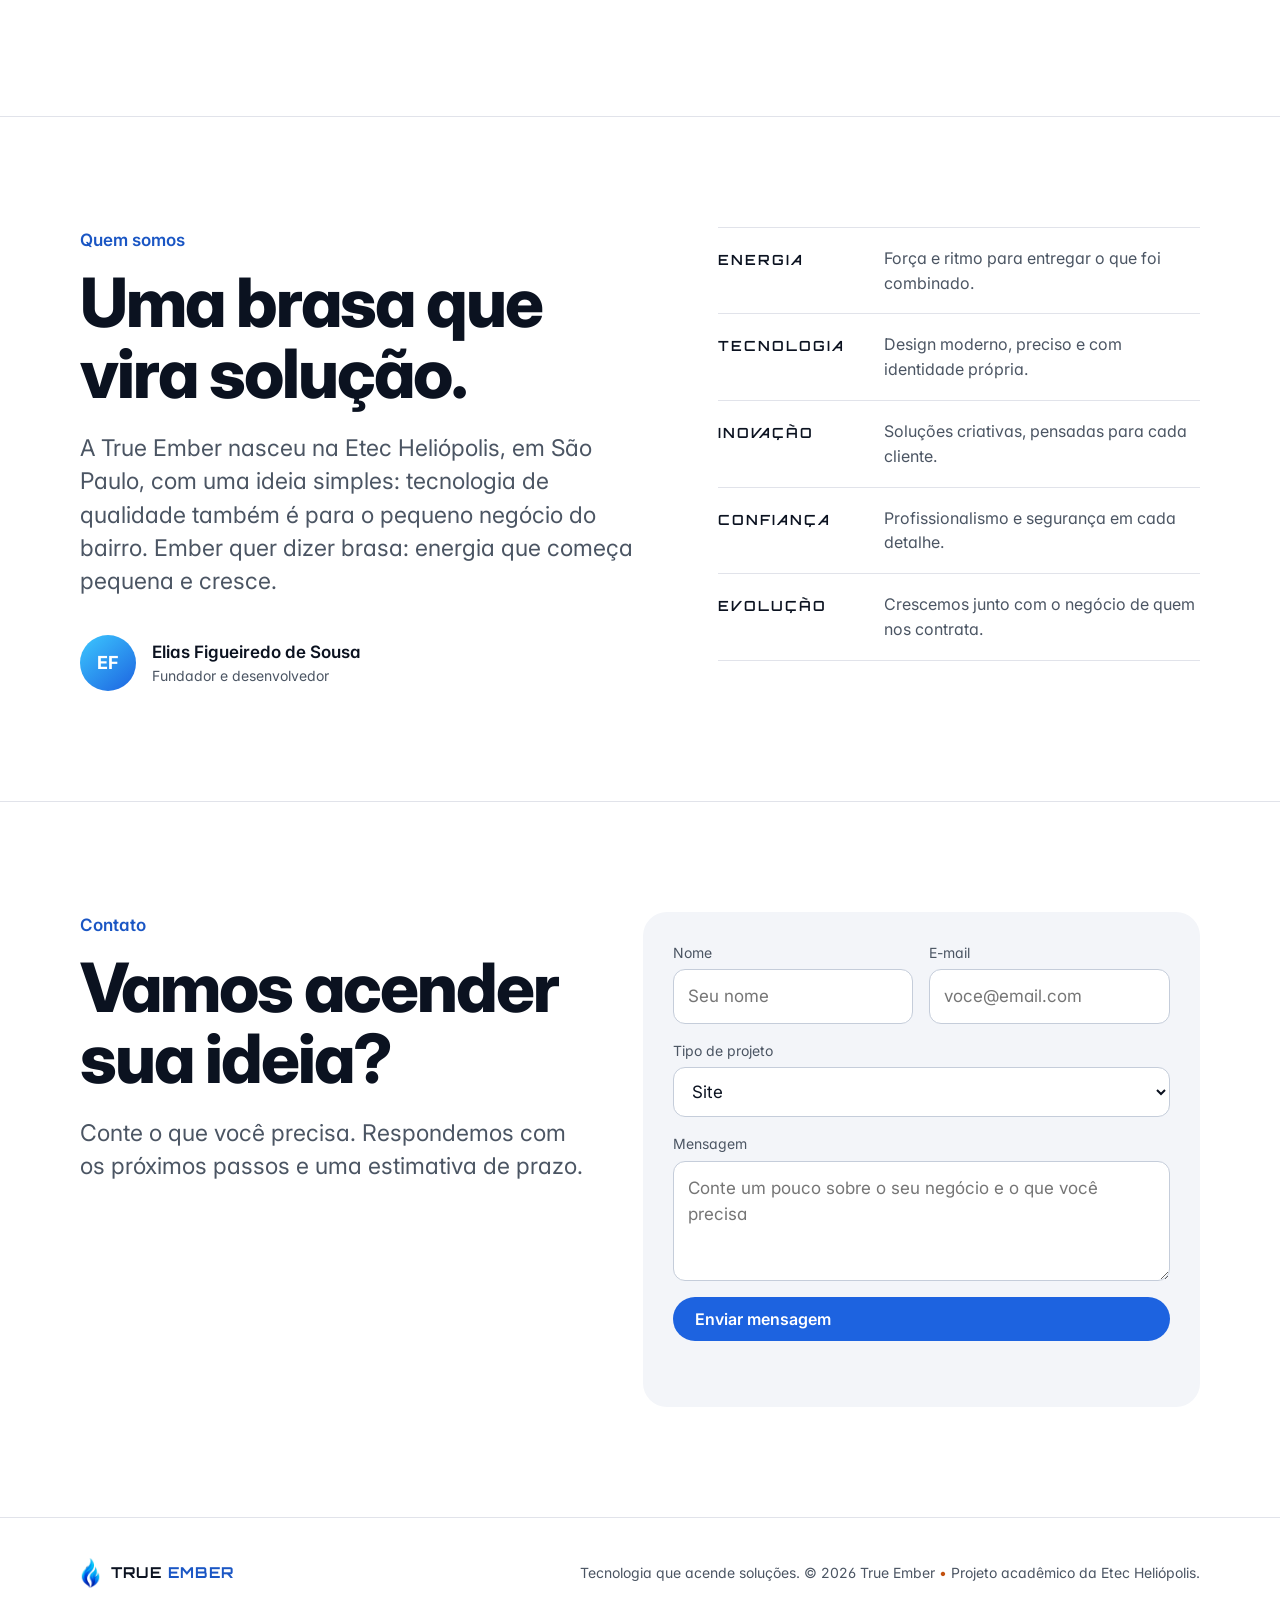
==== commit a8d095a5: "Adiciona tema claro e escuro e limpa a imagem da chama Co-Authored-By: Claude Opus 5.5 <noreply@anth" ====
--- a/index.html
+++ b/index.html
@@ -13,6 +13,7 @@
   <link rel="preconnect" href="https://fonts.gstatic.com" crossorigin>
   <link rel="stylesheet" href="https://fonts.googleapis.com/css2?family=Inter:wght@400;500;600;700;800&family=Orbitron:wght@500;600;700&display=swap">
   <link rel="stylesheet" href="css/style.css">
+  <script src="js/tema.js"></script>
 </head>
 <body>
   <a class="pular" href="#conteudo">Pular para o conteúdo</a>
@@ -27,6 +28,10 @@
         <a class="esconde-celular" href="#projetos">Projetos</a>
         <a class="esconde-celular" href="#servicos">Serviços</a>
         <a class="esconde-celular" href="#processo">Como trabalhamos</a>
+        <button class="tema-botao" id="botaoTema" type="button" aria-label="Mudar o tema" hidden>
+          <svg class="icone-sol" width="18" height="18" viewBox="0 0 24 24" fill="none" stroke="currentColor" stroke-width="2" stroke-linecap="round" aria-hidden="true"><circle cx="12" cy="12" r="4.2"/><path d="M12 2.5v2M12 19.5v2M4.6 4.6l1.4 1.4M18 18l1.4 1.4M2.5 12h2M19.5 12h2M4.6 19.4 6 18M18 6l1.4-1.4"/></svg>
+          <svg class="icone-lua" width="18" height="18" viewBox="0 0 24 24" fill="none" stroke="currentColor" stroke-width="2" stroke-linecap="round" stroke-linejoin="round" aria-hidden="true"><path d="M20 14.5A8.5 8.5 0 0 1 9.5 4a8.5 8.5 0 1 0 10.5 10.5Z"/></svg>
+        </button>
         <a class="botao primario pequeno" href="#contato">Fale com a gente</a>
       </nav>
     </div>
--- a/css/style.css
+++ b/css/style.css
@@ -1,9 +1,9 @@
 /* =========================================================
    True Ember — folha de estilos do site
    Organização:
-     1. Variáveis (cores, fontes, medidas)
+     1. Variáveis (cores, fontes, medidas) e tema claro
      2. Base (reset, tipografia, links, foco)
-     3. Estrutura (faixas, miolo, topo)
+     3. Estrutura (faixas, miolo, topo, botão de tema)
      4. Componentes (botões, janela, celular)
      5. Seções (abertura, projeto, serviços, processo, sobre, contato, rodapé)
      6. Acessibilidade (movimento reduzido)
@@ -23,12 +23,42 @@
   --azul-claro: #5FB4FF;   /* texto/links azuis sobre o escuro */
   --ciano: #3CC8FF;
   --brasa: #FF8A3D;        /* versão secundária (laranja) da marca, usada só em um detalhe */
+  --ok: #7EE0A7;
+  --topo-fundo: rgba(5, 7, 13, 0.72);
+  --topo-fundo-forte: rgba(5, 7, 13, 0.82);
+  --botao-2: rgba(255, 255, 255, 0.08);
+  --borda-campo: transparent;
+  --midia-celulares: linear-gradient(160deg, #13203A, #0A1020);
+  --sombra-janela: 0 40px 120px rgba(20, 70, 200, 0.28), 0 0 0 1px rgba(255, 255, 255, 0.08);
+  --sombra-celular: 0 30px 80px rgba(0, 0, 0, 0.6);
 
   --fonte-marca: 'Orbitron', 'Eurostile', 'Segoe UI', sans-serif;
   --fonte: -apple-system, BlinkMacSystemFont, 'Inter', 'Segoe UI', Roboto, sans-serif;
 
   --largura: 1120px;
   --raio: 24px;
+}
+
+/* Tema claro: o js/tema.js coloca data-tema="claro" no <html> (escolha salva ou tema do sistema).
+   Contraste AA: texto-2 7,5:1 e azul dos links 6,4:1 sobre o branco. */
+:root[data-tema="claro"] {
+  color-scheme: light;
+  --fundo: #FFFFFF;
+  --superficie: #F3F5F9;
+  --superficie-2: #FFFFFF;
+  --linha: rgba(10, 30, 80, 0.12);
+  --texto: #0B1220;
+  --texto-2: #4B5563;
+  --azul-claro: #1A56C4;
+  --brasa: #C2510F;
+  --ok: #157347;
+  --topo-fundo: rgba(255, 255, 255, 0.72);
+  --topo-fundo-forte: rgba(255, 255, 255, 0.82);
+  --botao-2: rgba(10, 30, 80, 0.06);
+  --borda-campo: #C5CDDA;
+  --midia-celulares: linear-gradient(160deg, #DCE6F7, #C9D6EE);
+  --sombra-janela: 0 30px 80px rgba(20, 50, 120, 0.18), 0 0 0 1px rgba(10, 30, 80, 0.08);
+  --sombra-celular: 0 24px 60px rgba(10, 20, 50, 0.3);
 }
 * { box-sizing: border-box; }
 html { scroll-behavior: smooth; scroll-padding-top: 80px; background: var(--fundo); }
@@ -49,8 +79,8 @@
 .pular:focus { transform: none; }
 
 /* ---------- Topo (barra translúcida) ---------- */
-body::before { content: ""; position: fixed; inset: 0 0 auto; height: env(safe-area-inset-top, 0px); z-index: 10; background: rgba(5, 7, 13, 0.82); }
-.topo { position: sticky; top: env(safe-area-inset-top, 0px); z-index: 20; background: rgba(5, 7, 13, 0.72); -webkit-backdrop-filter: saturate(180%) blur(20px); backdrop-filter: saturate(180%) blur(20px); border-bottom: 1px solid var(--linha); }
+body::before { content: ""; position: fixed; inset: 0 0 auto; height: env(safe-area-inset-top, 0px); z-index: 10; background: var(--topo-fundo-forte); }
+.topo { position: sticky; top: env(safe-area-inset-top, 0px); z-index: 20; background: var(--topo-fundo); -webkit-backdrop-filter: saturate(180%) blur(20px); backdrop-filter: saturate(180%) blur(20px); border-bottom: 1px solid var(--linha); }
 .topo .miolo { height: 60px; display: flex; align-items: center; justify-content: space-between; gap: 16px; }
 .marca { display: flex; align-items: center; gap: 10px; color: var(--texto); }
 .marca:hover { text-decoration: none; }
@@ -60,10 +90,14 @@
 .topo nav { display: flex; align-items: center; gap: 28px; font-size: 14px; }
 .topo nav a { color: var(--texto-2); }
 .topo nav a:hover { color: var(--texto); text-decoration: none; }
+.tema-botao { width: 36px; height: 36px; flex: none; display: grid; place-items: center; padding: 0; border: 0; border-radius: 50%; background: var(--botao-2); color: var(--texto); cursor: pointer; }
+.tema-botao:hover { filter: brightness(1.15); }
+.tema-botao .icone-lua, :root[data-tema="claro"] .tema-botao .icone-sol { display: none; }
+:root[data-tema="claro"] .tema-botao .icone-lua { display: block; }
 .botao { display: inline-flex; align-items: center; gap: 8px; padding: 12px 22px; border-radius: 999px; font-weight: 600; font-size: 16px; border: 0; cursor: pointer; font-family: inherit; transition: filter .15s, background-color .15s; }
 .botao:hover { text-decoration: none; filter: brightness(1.1); }
 .botao.primario { background: var(--azul); color: #fff; }
-.botao.secundario { background: rgba(255, 255, 255, 0.08); color: var(--texto); }
+.botao.secundario { background: var(--botao-2); color: var(--texto); }
 .botao.pequeno { padding: 8px 16px; font-size: 14px; }
 @media (max-width: 760px) { .topo nav .esconde-celular { display: none; } .topo nav { gap: 16px; } }
 
@@ -81,12 +115,12 @@
 
 /* ---------- Vitrine (janela + celular) ---------- */
 .vitrine { position: relative; max-width: 980px; margin: 64px auto 0; padding-bottom: 40px; }
-.janela { border-radius: 18px; overflow: hidden; background: #fff; box-shadow: 0 40px 120px rgba(20, 70, 200, 0.28), 0 0 0 1px rgba(255, 255, 255, 0.08); }
+.janela { border-radius: 18px; overflow: hidden; background: #fff; box-shadow: var(--sombra-janela); }
 .janela .barra { height: 38px; display: flex; align-items: center; gap: 8px; padding: 0 16px; background: #E9EAEE; }
 .janela .barra i { width: 11px; height: 11px; border-radius: 50%; background: #CFD1D7; }
 .janela .barra span { margin-left: 16px; flex: 1; max-width: 380px; height: 24px; border-radius: 7px; background: #fff; color: #6B7080; font-size: 12px; display: flex; align-items: center; justify-content: center; }
 .janela img { width: 100%; height: auto; }
-.celular { width: 240px; border-radius: 40px; padding: 9px; background: #0E0F12; box-shadow: 0 30px 80px rgba(0, 0, 0, 0.6), inset 0 0 0 1.5px #2b2c31; position: relative; }
+.celular { width: 240px; border-radius: 40px; padding: 9px; background: #0E0F12; box-shadow: var(--sombra-celular), inset 0 0 0 1.5px #2b2c31; position: relative; }
 .celular img { border-radius: 32px; width: 100%; aspect-ratio: 390 / 844; object-fit: cover; object-position: top; }
 .celular::after { content: ""; position: absolute; top: 18px; left: 50%; width: 70px; height: 20px; margin-left: -35px; border-radius: 12px; background: #000; }
 .vitrine .celular { position: absolute; right: -36px; bottom: 0; }
@@ -114,7 +148,7 @@
 .entrega { background: var(--superficie); border-radius: var(--raio); overflow: hidden; display: flex; flex-direction: column; min-width: 0; }
 .entrega .midia { aspect-ratio: 4 / 3; overflow: hidden; background: #E9EAEE; display: flex; align-items: flex-start; justify-content: center; }
 .entrega .midia img { width: 100%; height: 100%; object-fit: cover; object-position: top left; }
-.entrega .midia.celulares { background: linear-gradient(160deg, #13203A, #0A1020); align-items: flex-end; gap: 14px; padding: 26px 20px 0; }
+.entrega .midia.celulares { background: var(--midia-celulares); align-items: flex-end; gap: 14px; padding: 26px 20px 0; }
 .entrega .midia.celulares img { width: 42%; height: auto; border-radius: 22px 22px 0 0; object-fit: cover; box-shadow: 0 0 0 5px #0E0F12; }
 .entrega .texto { padding: 22px 24px 26px; }
 .entrega h3 { font-size: 21px; letter-spacing: -0.02em; }
@@ -169,12 +203,12 @@
 .contato { display: grid; grid-template-columns: minmax(0, 1fr) minmax(0, 1.1fr); gap: 56px; align-items: start; }
 .formulario { background: var(--superficie); border-radius: var(--raio); padding: 30px; display: grid; gap: 16px; }
 .formulario label { display: grid; gap: 6px; font-size: 14px; color: var(--texto-2); }
-.formulario input, .formulario select, .formulario textarea { font: inherit; font-size: 17px; color: var(--texto); background: var(--superficie-2); border: 1px solid transparent; border-radius: 12px; padding: 13px 14px; width: 100%; }
+.formulario input, .formulario select, .formulario textarea { font: inherit; font-size: 17px; color: var(--texto); background: var(--superficie-2); border: 1px solid var(--borda-campo); border-radius: 12px; padding: 13px 14px; width: 100%; }
 .formulario textarea { min-height: 120px; resize: vertical; }
 .formulario input:focus, .formulario select:focus, .formulario textarea:focus { outline: none; border-color: var(--azul-claro); box-shadow: 0 0 0 4px rgba(95, 180, 255, 0.2); }
 .formulario .linha2 { display: grid; grid-template-columns: minmax(0, 1fr) minmax(0, 1fr); gap: 16px; }
 .formulario .aviso { font-size: 14px; color: var(--texto-2); min-height: 20px; }
-.formulario .aviso.ok { color: #7EE0A7; }
+.formulario .aviso.ok { color: var(--ok); }
 .escondido { position: absolute; left: -9999px; }
 .canais { list-style: none; padding: 0; margin: 32px 0 0; display: grid; gap: 14px; }
 .canais li { display: flex; align-items: center; gap: 12px; color: var(--texto-2); }
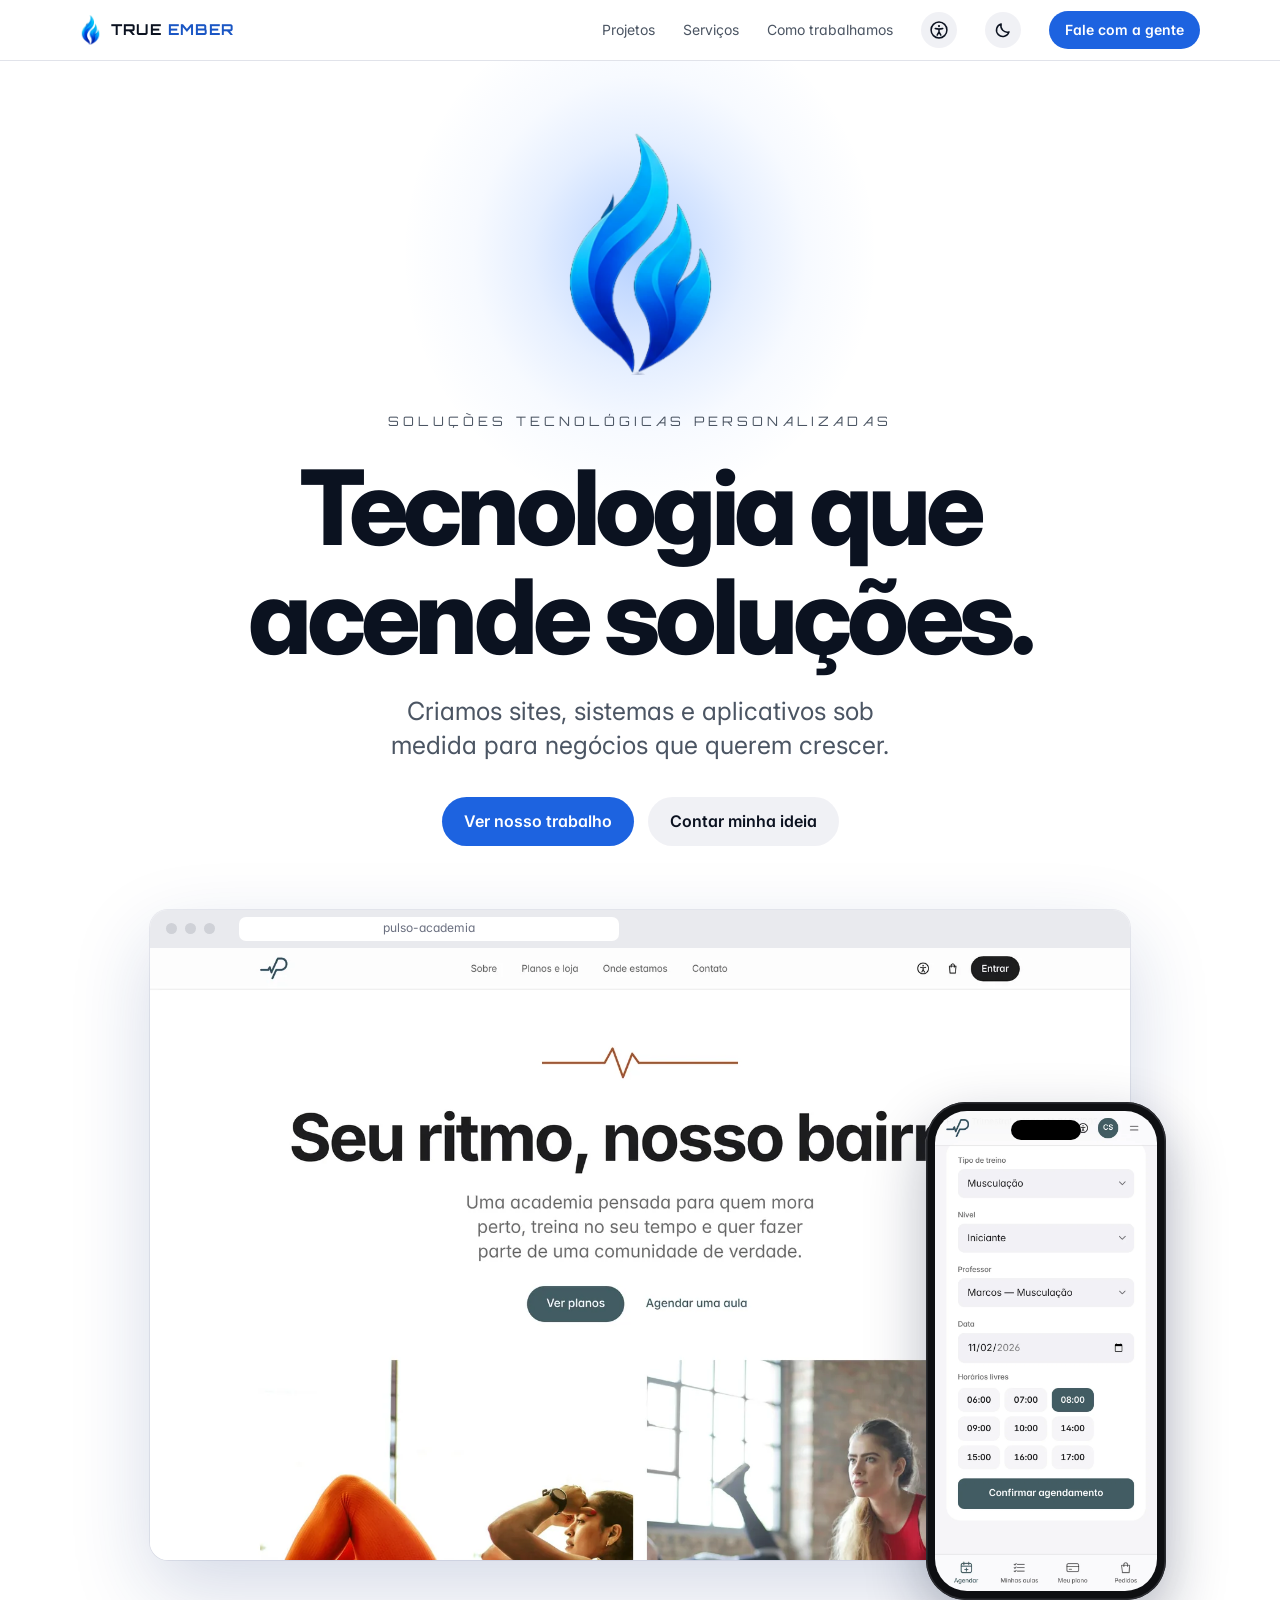
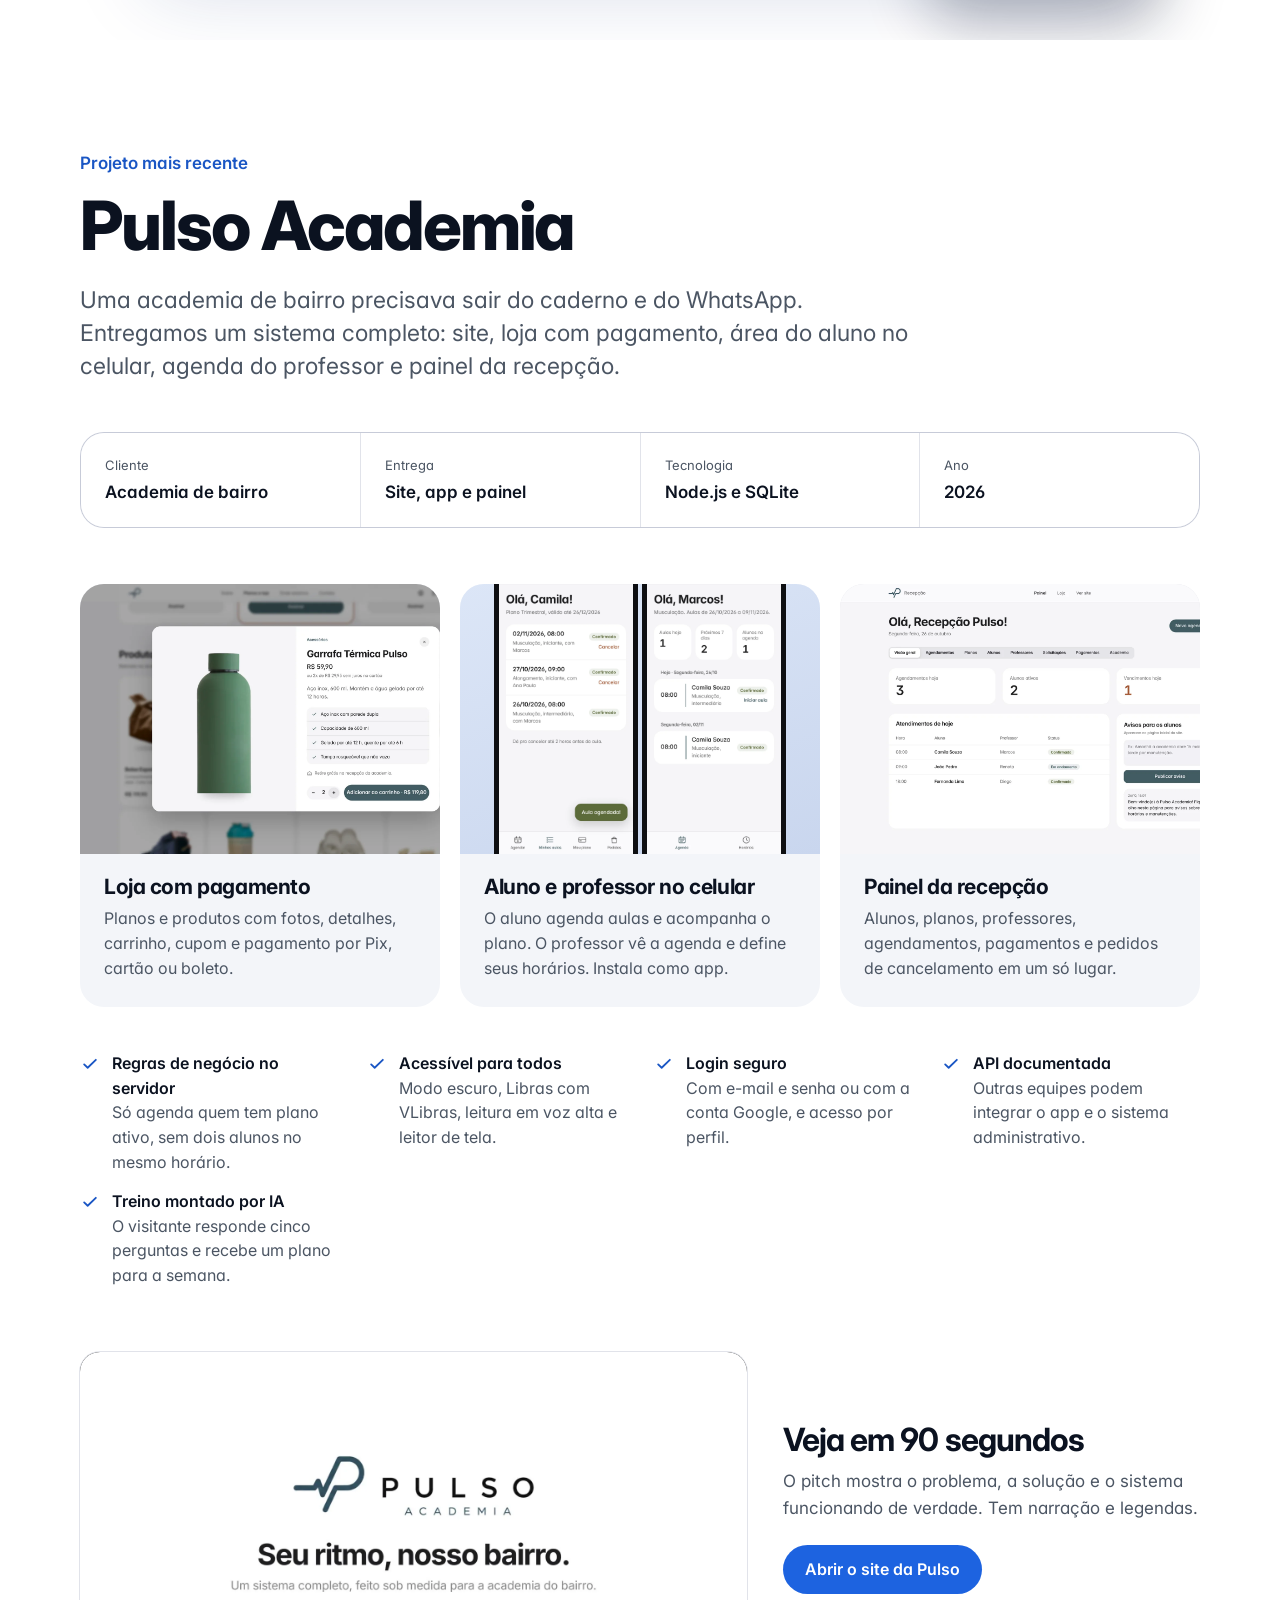
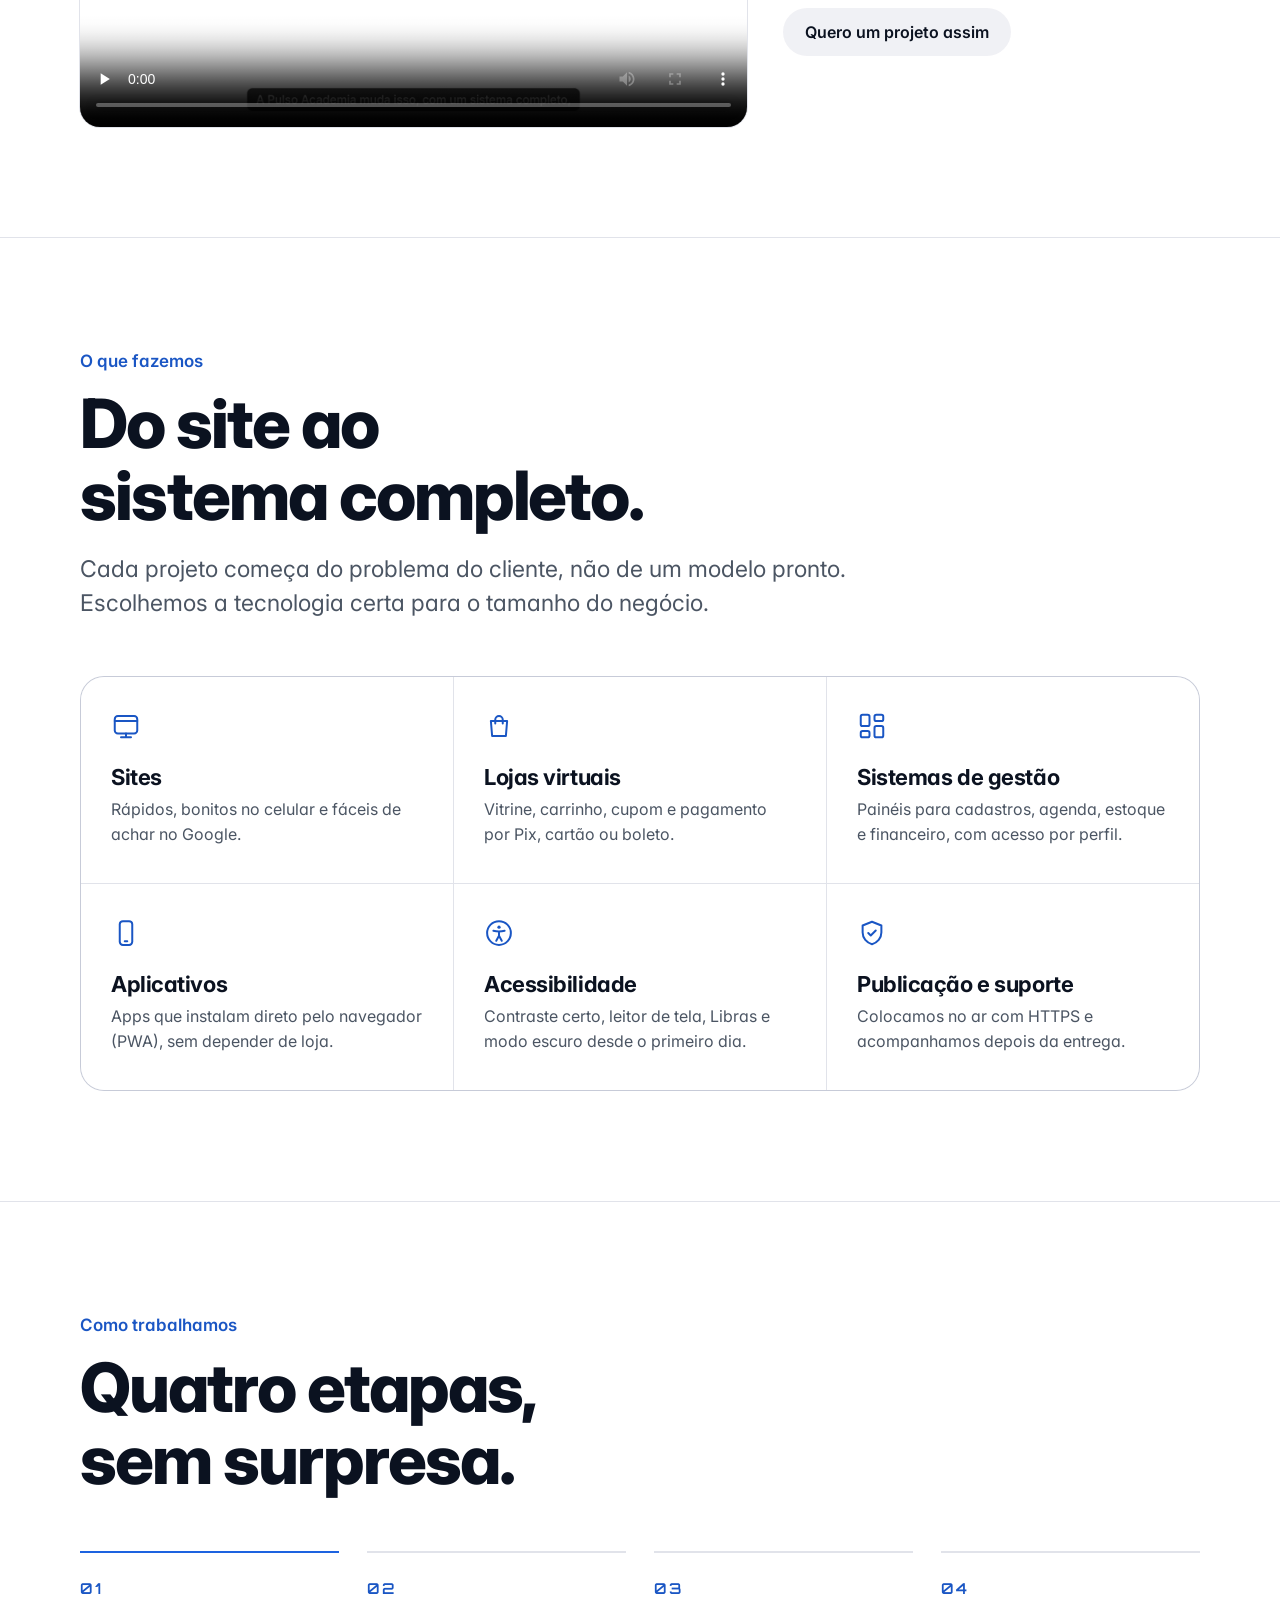
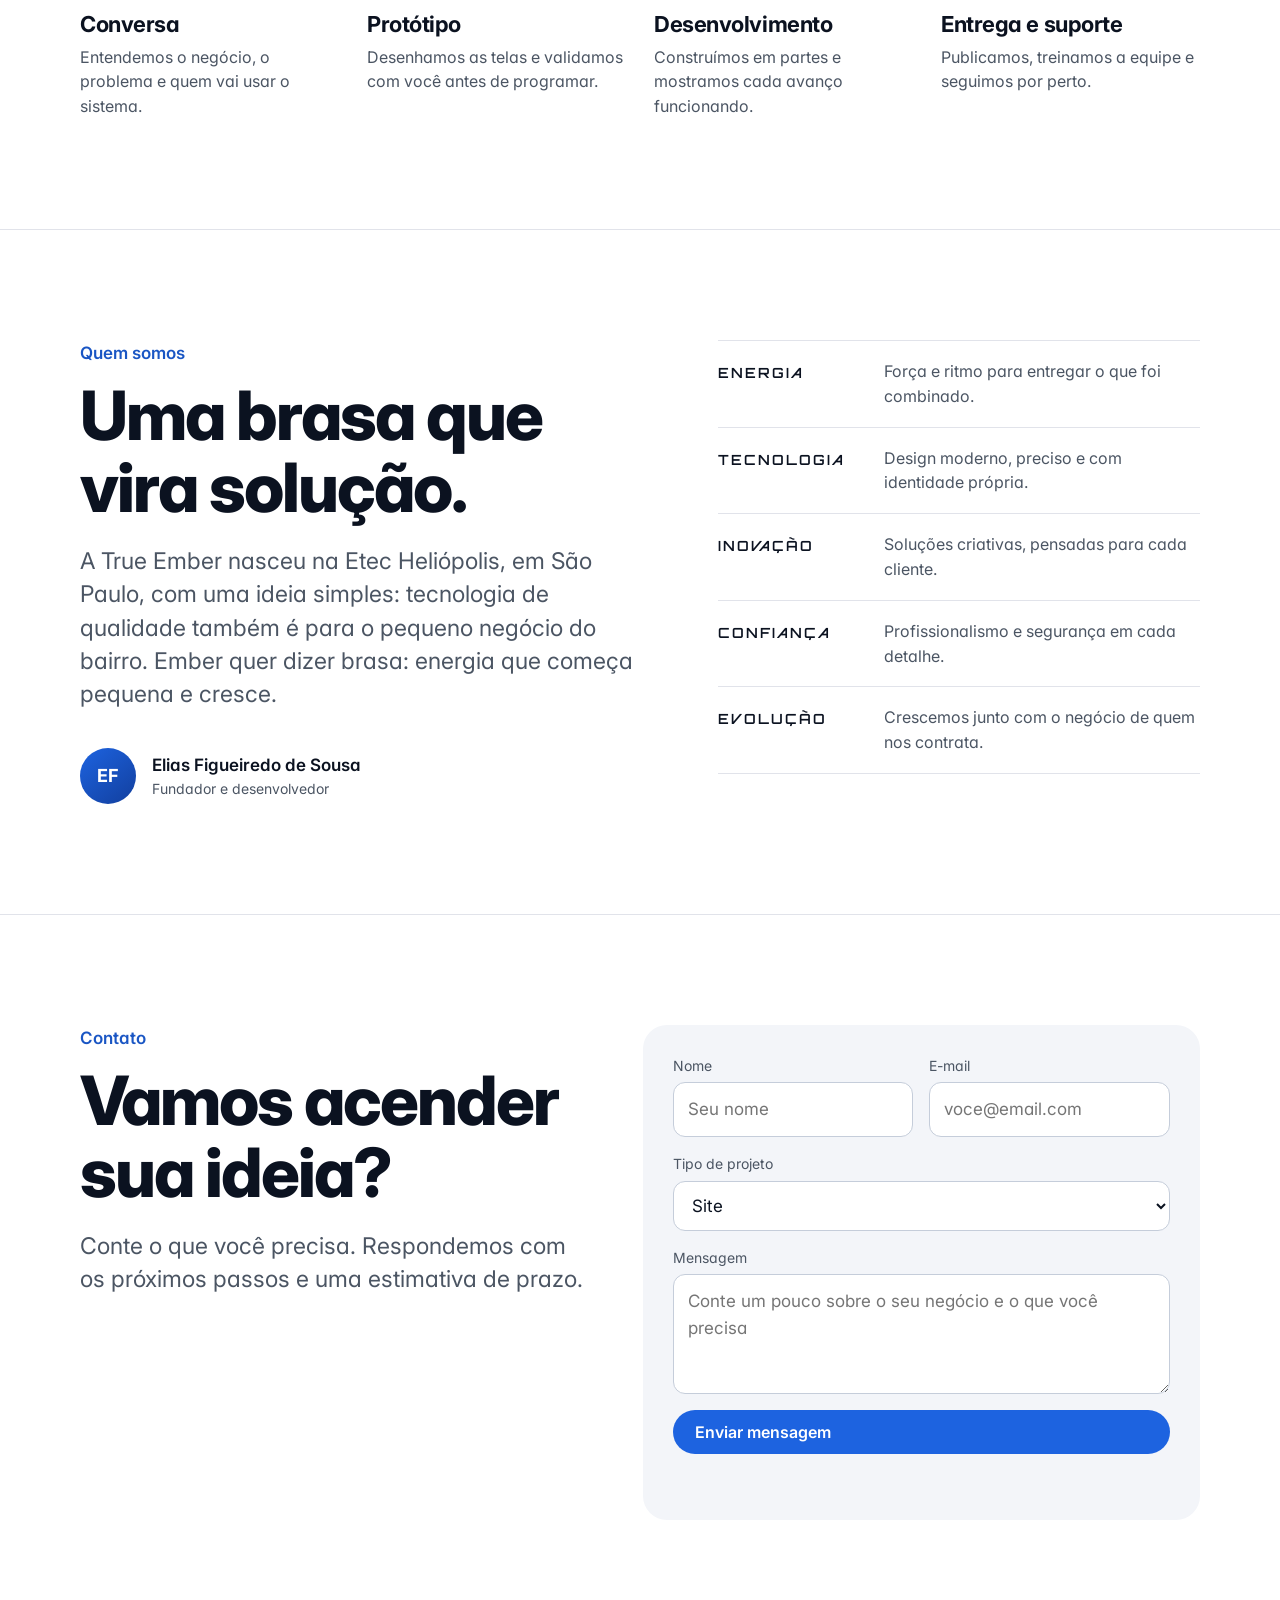
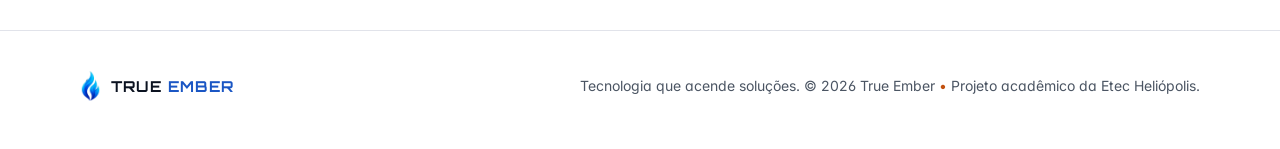
==== commit 6de7f7b5: "Adiciona painel de acessibilidade, animações e página 404 Co-Authored-By: Claude Opus 5.5 <noreply@a" ====
--- a/index.html
+++ b/index.html
@@ -6,6 +6,11 @@
   <title>True Ember</title>
   <meta name="description" content="True Ember: sites, sistemas e aplicativos sob medida. Conheça a Pulso Academia, nosso projeto mais recente.">
   <meta name="theme-color" content="#05070D">
+  <meta property="og:title" content="True Ember">
+  <meta property="og:description" content="Tecnologia que acende soluções. Sites, sistemas e aplicativos sob medida.">
+  <meta property="og:type" content="website">
+  <meta property="og:url" content="https://true-ember.netlify.app">
+  <meta property="og:image" content="https://true-ember.netlify.app/assets/pulso/home-topo.webp">
   <link rel="icon" href="favicon.ico" sizes="any">
   <link rel="icon" type="image/png" sizes="32x32" href="assets/img/favicon-32.png">
   <link rel="apple-touch-icon" href="assets/img/apple-touch-icon.png">
@@ -21,18 +26,21 @@
   <header class="topo faixa">
     <div class="miolo">
       <a class="marca" href="#inicio" aria-label="True Ember, início">
-        <img src="assets/img/chama.webp" alt="" width="42" height="60">
+        <img src="assets/img/chama.webp?v=2" alt="" width="42" height="60">
         <span>TRUE <b>EMBER</b></span>
       </a>
       <nav aria-label="Seções">
         <a class="esconde-celular" href="#projetos">Projetos</a>
         <a class="esconde-celular" href="#servicos">Serviços</a>
         <a class="esconde-celular" href="#processo">Como trabalhamos</a>
+        <button class="tema-botao" id="botaoAcessibilidade" type="button" aria-label="Acessibilidade: tamanho do texto e contraste" title="Acessibilidade" hidden>
+          <svg width="20" height="20" viewBox="0 0 24 24" fill="none" stroke="currentColor" stroke-width="1.8" stroke-linecap="round" stroke-linejoin="round" aria-hidden="true"><circle cx="12" cy="12" r="9.5"/><circle cx="12" cy="7.3" r="1.3" fill="currentColor" stroke="none"/><path d="M7.5 10.2c3 .8 6 .8 9 0M12 10.8v3.4M12 14.2l-2.2 4M12 14.2l2.2 4"/></svg>
+        </button>
         <button class="tema-botao" id="botaoTema" type="button" aria-label="Mudar o tema" hidden>
           <svg class="icone-sol" width="18" height="18" viewBox="0 0 24 24" fill="none" stroke="currentColor" stroke-width="2" stroke-linecap="round" aria-hidden="true"><circle cx="12" cy="12" r="4.2"/><path d="M12 2.5v2M12 19.5v2M4.6 4.6l1.4 1.4M18 18l1.4 1.4M2.5 12h2M19.5 12h2M4.6 19.4 6 18M18 6l1.4-1.4"/></svg>
           <svg class="icone-lua" width="18" height="18" viewBox="0 0 24 24" fill="none" stroke="currentColor" stroke-width="2" stroke-linecap="round" stroke-linejoin="round" aria-hidden="true"><path d="M20 14.5A8.5 8.5 0 0 1 9.5 4a8.5 8.5 0 1 0 10.5 10.5Z"/></svg>
         </button>
-        <a class="botao primario pequeno" href="#contato">Fale com a gente</a>
+        <a class="botao primario pequeno" href="#contato"><span class="so-largo">Fale com a gente</span><span class="so-curto">Contato</span></a>
       </nav>
     </div>
   </header>
@@ -42,7 +50,7 @@
     <!-- ABERTURA -->
     <section class="abertura faixa" id="inicio">
       <div class="miolo">
-        <div class="chama-wrap"><img class="chama" src="assets/img/chama.webp" alt="Chama azul da True Ember" width="384" height="546"></div>
+        <div class="chama-wrap"><img class="chama" src="assets/img/chama.webp?v=2" alt="Chama azul da True Ember" width="384" height="546"></div>
         <p class="lema">Soluções tecnológicas personalizadas</p>
         <h1>Tecnologia que acende soluções.</h1>
         <p class="sub">Criamos sites, sistemas e aplicativos sob medida para negócios que querem crescer.</p>
@@ -98,6 +106,7 @@
           <li><svg width="20" height="20" viewBox="0 0 24 24" fill="none" stroke="currentColor" stroke-width="2.2" stroke-linecap="round" stroke-linejoin="round" aria-hidden="true"><path d="M5 12.5l4.2 4L19 7"/></svg><span><strong>Acessível para todos</strong>Modo escuro, Libras com VLibras, leitura em voz alta e leitor de tela.</span></li>
           <li><svg width="20" height="20" viewBox="0 0 24 24" fill="none" stroke="currentColor" stroke-width="2.2" stroke-linecap="round" stroke-linejoin="round" aria-hidden="true"><path d="M5 12.5l4.2 4L19 7"/></svg><span><strong>Login seguro</strong>Com e-mail e senha ou com a conta Google, e acesso por perfil.</span></li>
           <li><svg width="20" height="20" viewBox="0 0 24 24" fill="none" stroke="currentColor" stroke-width="2.2" stroke-linecap="round" stroke-linejoin="round" aria-hidden="true"><path d="M5 12.5l4.2 4L19 7"/></svg><span><strong>API documentada</strong>Outras equipes podem integrar o app e o sistema administrativo.</span></li>
+          <li><svg width="20" height="20" viewBox="0 0 24 24" fill="none" stroke="currentColor" stroke-width="2.2" stroke-linecap="round" stroke-linejoin="round" aria-hidden="true"><path d="M5 12.5l4.2 4L19 7"/></svg><span><strong>Treino montado por IA</strong>O visitante responde cinco perguntas e recebe um plano para a semana.</span></li>
         </ul>
 
         <div class="pitch" id="pitch">
@@ -219,10 +228,42 @@
 
   <footer class="rodape faixa">
     <div class="miolo">
-      <a class="marca" href="#inicio" aria-label="True Ember, voltar ao início"><img src="assets/img/chama.webp" alt="" width="42" height="60"><span>TRUE <b>EMBER</b></span></a>
+      <a class="marca" href="#inicio" aria-label="True Ember, voltar ao início"><img src="assets/img/chama.webp?v=2" alt="" width="42" height="60"><span>TRUE <b>EMBER</b></span></a>
       <p>Tecnologia que acende soluções. © 2026 True Ember <span class="brasa" aria-hidden="true">•</span> Projeto acadêmico da Etec Heliópolis.</p>
     </div>
   </footer>
+
+  <!-- Painel de acessibilidade (a lógica fica em js/tema.js) -->
+  <dialog class="painel-a11y" id="painelAcessibilidade" aria-labelledby="tituloAcessibilidade">
+    <div class="painel-topo">
+      <h2 id="tituloAcessibilidade">Acessibilidade</h2>
+      <button class="tema-botao" type="button" data-fechar aria-label="Fechar">
+        <svg width="14" height="14" viewBox="0 0 24 24" fill="none" stroke="currentColor" stroke-width="3" stroke-linecap="round" aria-hidden="true"><path d="M6 6l12 12M18 6L6 18"/></svg>
+      </button>
+    </div>
+
+    <p class="painel-rotulo" id="rotuloTexto">Tamanho do texto</p>
+    <div class="seg-texto" role="group" aria-labelledby="rotuloTexto">
+      <button type="button" data-texto="menor" aria-label="Menor" style="font-size:14px">A</button>
+      <button type="button" data-texto="normal" aria-label="Normal" style="font-size:17px">A</button>
+      <button type="button" data-texto="maior" aria-label="Maior" style="font-size:20px">A</button>
+      <button type="button" data-texto="enorme" aria-label="Muito maior" style="font-size:24px">A</button>
+    </div>
+
+    <div class="painel-linha">
+      <div>
+        <p class="painel-rotulo" id="rotuloContraste">Contraste reforçado</p>
+        <p class="painel-dica">Textos mais fortes, bordas visíveis e links sublinhados.</p>
+      </div>
+      <button class="interruptor" id="botaoContraste" type="button" role="switch" aria-labelledby="rotuloContraste" aria-checked="false"><span></span></button>
+    </div>
+
+    <ul class="painel-notas">
+      <li><b>Tema:</b> use o botão de sol ou lua no topo.</li>
+      <li><b>Libras:</b> toque no botão azul do VLibras, na lateral da tela.</li>
+      <li><b>Teclado:</b> navegue com Tab; Esc fecha esta janela.</li>
+    </ul>
+  </dialog>
 
   <script src="js/main.js" defer></script>
 </body>
--- a/css/style.css
+++ b/css/style.css
@@ -81,25 +81,34 @@
 /* ---------- Topo (barra translúcida) ---------- */
 body::before { content: ""; position: fixed; inset: 0 0 auto; height: env(safe-area-inset-top, 0px); z-index: 10; background: var(--topo-fundo-forte); }
 .topo { position: sticky; top: env(safe-area-inset-top, 0px); z-index: 20; background: var(--topo-fundo); -webkit-backdrop-filter: saturate(180%) blur(20px); backdrop-filter: saturate(180%) blur(20px); border-bottom: 1px solid var(--linha); }
+.topo { transition: box-shadow .25s ease; }
+.topo.rolou { box-shadow: 0 8px 30px rgba(0, 0, 0, 0.18); }
 .topo .miolo { height: 60px; display: flex; align-items: center; justify-content: space-between; gap: 16px; }
 .marca { display: flex; align-items: center; gap: 10px; color: var(--texto); }
 .marca:hover { text-decoration: none; }
 .marca img { height: 30px; width: auto; }
-.marca span { font-family: var(--fonte-marca); font-weight: 700; font-size: 15px; letter-spacing: 0.08em; }
+.marca span { white-space: nowrap; font-family: var(--fonte-marca); font-weight: 700; font-size: 15px; letter-spacing: 0.08em; }
 .marca b { color: var(--azul-claro); font-weight: 700; }
 .topo nav { display: flex; align-items: center; gap: 28px; font-size: 14px; }
 .topo nav a { color: var(--texto-2); }
 .topo nav a:hover { color: var(--texto); text-decoration: none; }
+.topo nav a.ativo:not(.botao) { color: var(--texto); box-shadow: 0 2px 0 var(--azul-claro); padding-bottom: 4px; }
 .tema-botao { width: 36px; height: 36px; flex: none; display: grid; place-items: center; padding: 0; border: 0; border-radius: 50%; background: var(--botao-2); color: var(--texto); cursor: pointer; }
 .tema-botao:hover { filter: brightness(1.15); }
 .tema-botao .icone-lua, :root[data-tema="claro"] .tema-botao .icone-sol { display: none; }
 :root[data-tema="claro"] .tema-botao .icone-lua { display: block; }
 .botao { display: inline-flex; align-items: center; gap: 8px; padding: 12px 22px; border-radius: 999px; font-weight: 600; font-size: 16px; border: 0; cursor: pointer; font-family: inherit; transition: filter .15s, background-color .15s; }
 .botao:hover { text-decoration: none; filter: brightness(1.1); }
+.botao:active { transform: scale(0.98); }
 .botao.primario { background: var(--azul); color: #fff; }
 .botao.secundario { background: var(--botao-2); color: var(--texto); }
 .botao.pequeno { padding: 8px 16px; font-size: 14px; }
-@media (max-width: 760px) { .topo nav .esconde-celular { display: none; } .topo nav { gap: 16px; } }
+.so-curto { display: none; }
+@media (max-width: 760px) { .topo nav .esconde-celular { display: none; } .topo nav { gap: 8px; } .topo .miolo { gap: 8px; } }
+@media (max-width: 430px) { .so-largo { display: none; } .so-curto { display: inline; } .topo nav .botao.pequeno { padding-inline: 12px; } }
+@media (max-width: 350px) { .topo nav .botao.pequeno { display: none; } }
+/* Com texto maior o topo não cabe inteiro no celular: o botão de contato sai (a abertura já tem o mesmo convite). */
+@media (max-width: 430px) { :root[data-texto="maior"] .topo nav .botao.pequeno, :root[data-texto="enorme"] .topo nav .botao.pequeno { display: none; } }
 
 /* ---------- Abertura ---------- */
 .abertura { text-align: center; padding-block: 72px 40px; position: relative; overflow: hidden; }
@@ -194,7 +203,7 @@
 .valores b { font-family: var(--fonte-marca); font-weight: 600; font-size: 14px; letter-spacing: 0.14em; text-transform: uppercase; padding-top: 3px; }
 .valores span { color: var(--texto-2); font-size: 16px; }
 .pessoa { margin-top: 36px; display: flex; align-items: center; gap: 16px; }
-.pessoa .avatar { width: 56px; height: 56px; border-radius: 50%; background: linear-gradient(140deg, var(--ciano), var(--azul)); display: grid; place-items: center; font-weight: 700; font-size: 18px; color: #fff; }
+.pessoa .avatar { width: 56px; height: 56px; border-radius: 50%; background: linear-gradient(140deg, var(--azul), #123F9E); display: grid; place-items: center; font-weight: 700; font-size: 18px; color: #fff; }
 .pessoa p { font-weight: 600; }
 .pessoa small { display: block; color: var(--texto-2); font-size: 14px; font-weight: 400; }
 @media (max-width: 900px) { .sobre { grid-template-columns: minmax(0, 1fr); gap: 40px; } .valores li { grid-template-columns: 1fr; gap: 4px; } }
@@ -220,7 +229,64 @@
 .rodape .miolo { display: flex; flex-wrap: wrap; justify-content: space-between; gap: 20px; align-items: center; }
 .rodape .brasa { color: var(--brasa); }
 
+/* ---------- Animações ---------- */
+.abertura .lema, .abertura h1, .abertura .sub, .abertura .acoes, .abertura .vitrine { animation: sobe-suave .8s cubic-bezier(.2, .8, .2, 1) both; }
+.abertura h1 { animation-delay: .08s; }
+.abertura .sub { animation-delay: .16s; }
+.abertura .acoes { animation-delay: .24s; }
+.abertura .vitrine { animation-delay: .36s; }
+@keyframes sobe-suave { from { opacity: 0; transform: translateY(20px); } to { opacity: 1; transform: none; } }
+.abertura .chama { animation: chama-entra 1.2s cubic-bezier(.2,.8,.2,1) both, flutuar 6s ease-in-out 1.2s infinite; }
+@keyframes flutuar { 0%, 100% { transform: translateY(0); } 50% { transform: translateY(-8px); } }
+
+/* O main.js coloca .revela nos blocos e .revelado quando eles aparecem na tela (sem JS, tudo fica visível). */
+.revela { opacity: 0; transform: translateY(20px); }
+.revela.revelado { opacity: 1; transform: none; transition: opacity .6s ease var(--atraso, 0s), transform .6s cubic-bezier(.2, .8, .2, 1) var(--atraso, 0s); }
+
+@media (hover: hover) {
+  .entrega { transition: transform .25s ease; }
+  .entrega:hover { transform: translateY(-4px); }
+  .entrega .midia img { transition: transform .5s ease; }
+  .entrega:hover .midia:not(.celulares) img { transform: scale(1.03); }
+  .servico { transition: background-color .2s ease; }
+  .servico:hover { background: var(--superficie); }
+  .valores li { transition: padding-left .2s ease; }
+  .valores li:hover { padding-left: 6px; }
+}
+
+/* ---------- Painel de acessibilidade ---------- */
+.painel-a11y { width: min(420px, calc(100vw / var(--escala) - 32px)); max-height: calc(100vh / var(--escala) - 32px); padding: 24px; border: 1px solid var(--linha); border-radius: var(--raio); background: var(--superficie); color: var(--texto); }
+.painel-a11y::backdrop { background: rgba(0, 0, 0, .45); -webkit-backdrop-filter: blur(4px); backdrop-filter: blur(4px); }
+.painel-a11y[open] { animation: sobe-suave .25s ease both; }
+.painel-topo { display: flex; align-items: center; justify-content: space-between; gap: 16px; }
+.painel-a11y h2 { font-size: 24px; letter-spacing: -0.02em; }
+.painel-rotulo { margin-top: 20px; font-size: 15px; font-weight: 600; }
+.painel-dica { font-size: 13px; color: var(--texto-2); }
+.seg-texto { display: flex; gap: 2px; margin-top: 8px; padding: 3px; border-radius: 12px; background: var(--botao-2); }
+.seg-texto button { flex: 1; padding: 8px 0; border: 0; border-radius: 9px; background: transparent; color: var(--texto); font-family: inherit; font-weight: 700; line-height: 1; cursor: pointer; }
+.seg-texto button[aria-pressed="true"] { background: var(--azul); color: #fff; }
+.painel-linha { display: flex; align-items: center; justify-content: space-between; gap: 16px; }
+.interruptor { flex: none; width: 51px; height: 31px; margin-top: 20px; padding: 2px; border: 0; border-radius: 999px; background: var(--botao-2); cursor: pointer; display: inline-flex; align-items: center; transition: background-color .2s ease; }
+.interruptor span { width: 27px; height: 27px; border-radius: 50%; background: #fff; box-shadow: 0 2px 4px rgba(0, 0, 0, .3); transition: transform .2s ease; }
+.interruptor[aria-checked="true"] { background: var(--azul); }
+.interruptor[aria-checked="true"] span { transform: translateX(20px); }
+.painel-notas { list-style: none; margin: 20px 0 0; padding: 16px 0 0; border-top: 1px solid var(--linha); display: grid; gap: 8px; font-size: 13px; color: var(--texto-2); }
+.painel-notas b { color: var(--texto); }
+
+/* ---------- Tamanho do texto e contraste ----------
+   O site usa medidas em px, então o "zoom" aumenta textos e espaços juntos e o layout continua proporcional. */
+:root { --escala: 1; }
+:root[data-texto="menor"] { --escala: .92; }
+:root[data-texto="maior"] { --escala: 1.12; }
+:root[data-texto="enorme"] { --escala: 1.25; }
+body { zoom: var(--escala); }
+:root[data-contraste="alto"] { --texto-2: var(--texto); --linha: rgba(150, 180, 255, .5); }
+:root[data-contraste="alto"][data-tema="claro"] { --linha: rgba(10, 30, 80, .5); }
+:root[data-contraste="alto"] a:not(.botao):not(.marca), :root[data-contraste="alto"] .topo nav a:not(.botao) { text-decoration: underline; text-underline-offset: 3px; }
+:root[data-contraste="alto"] .formulario input, :root[data-contraste="alto"] .formulario select, :root[data-contraste="alto"] .formulario textarea { border-color: var(--texto); }
+
 @media (prefers-reduced-motion: reduce) {
   html { scroll-behavior: auto; }
+  .revela { opacity: 1; transform: none; }
   *, *::before, *::after { animation: none !important; transition: none !important; }
 }
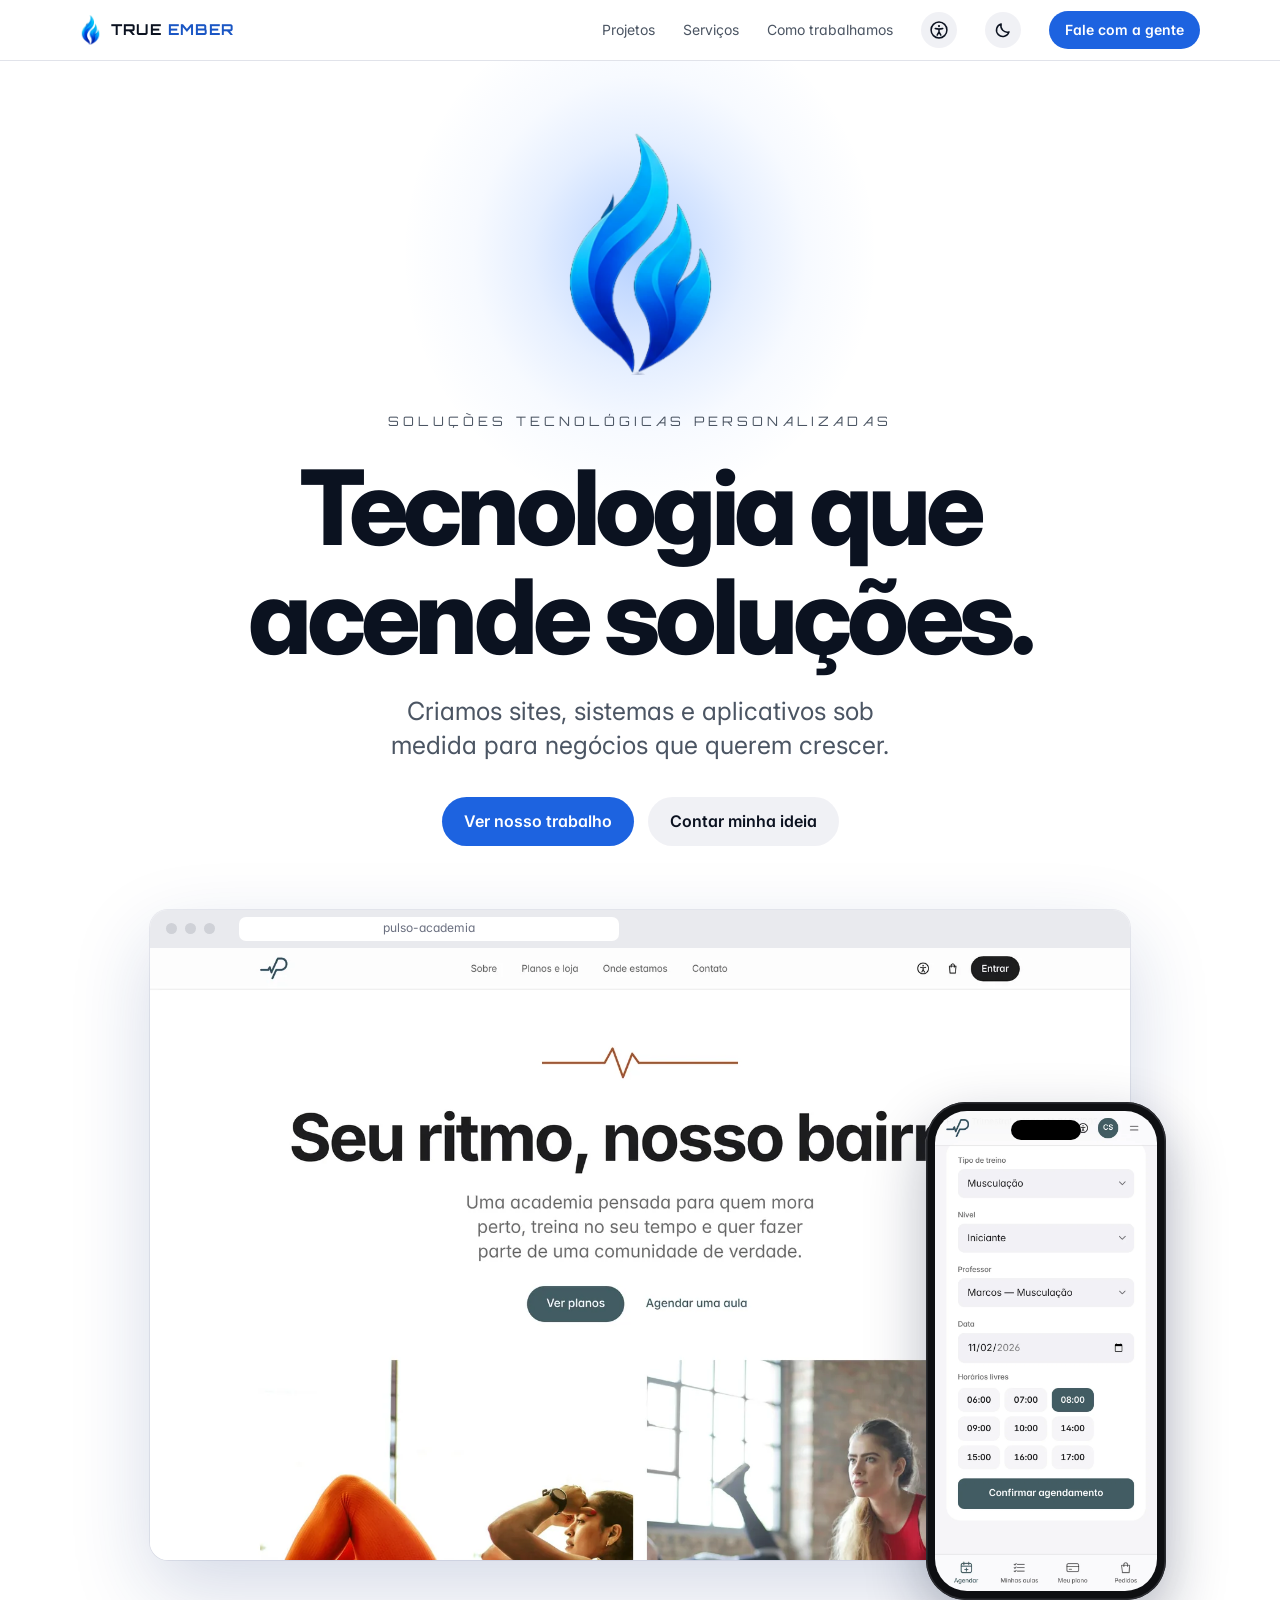
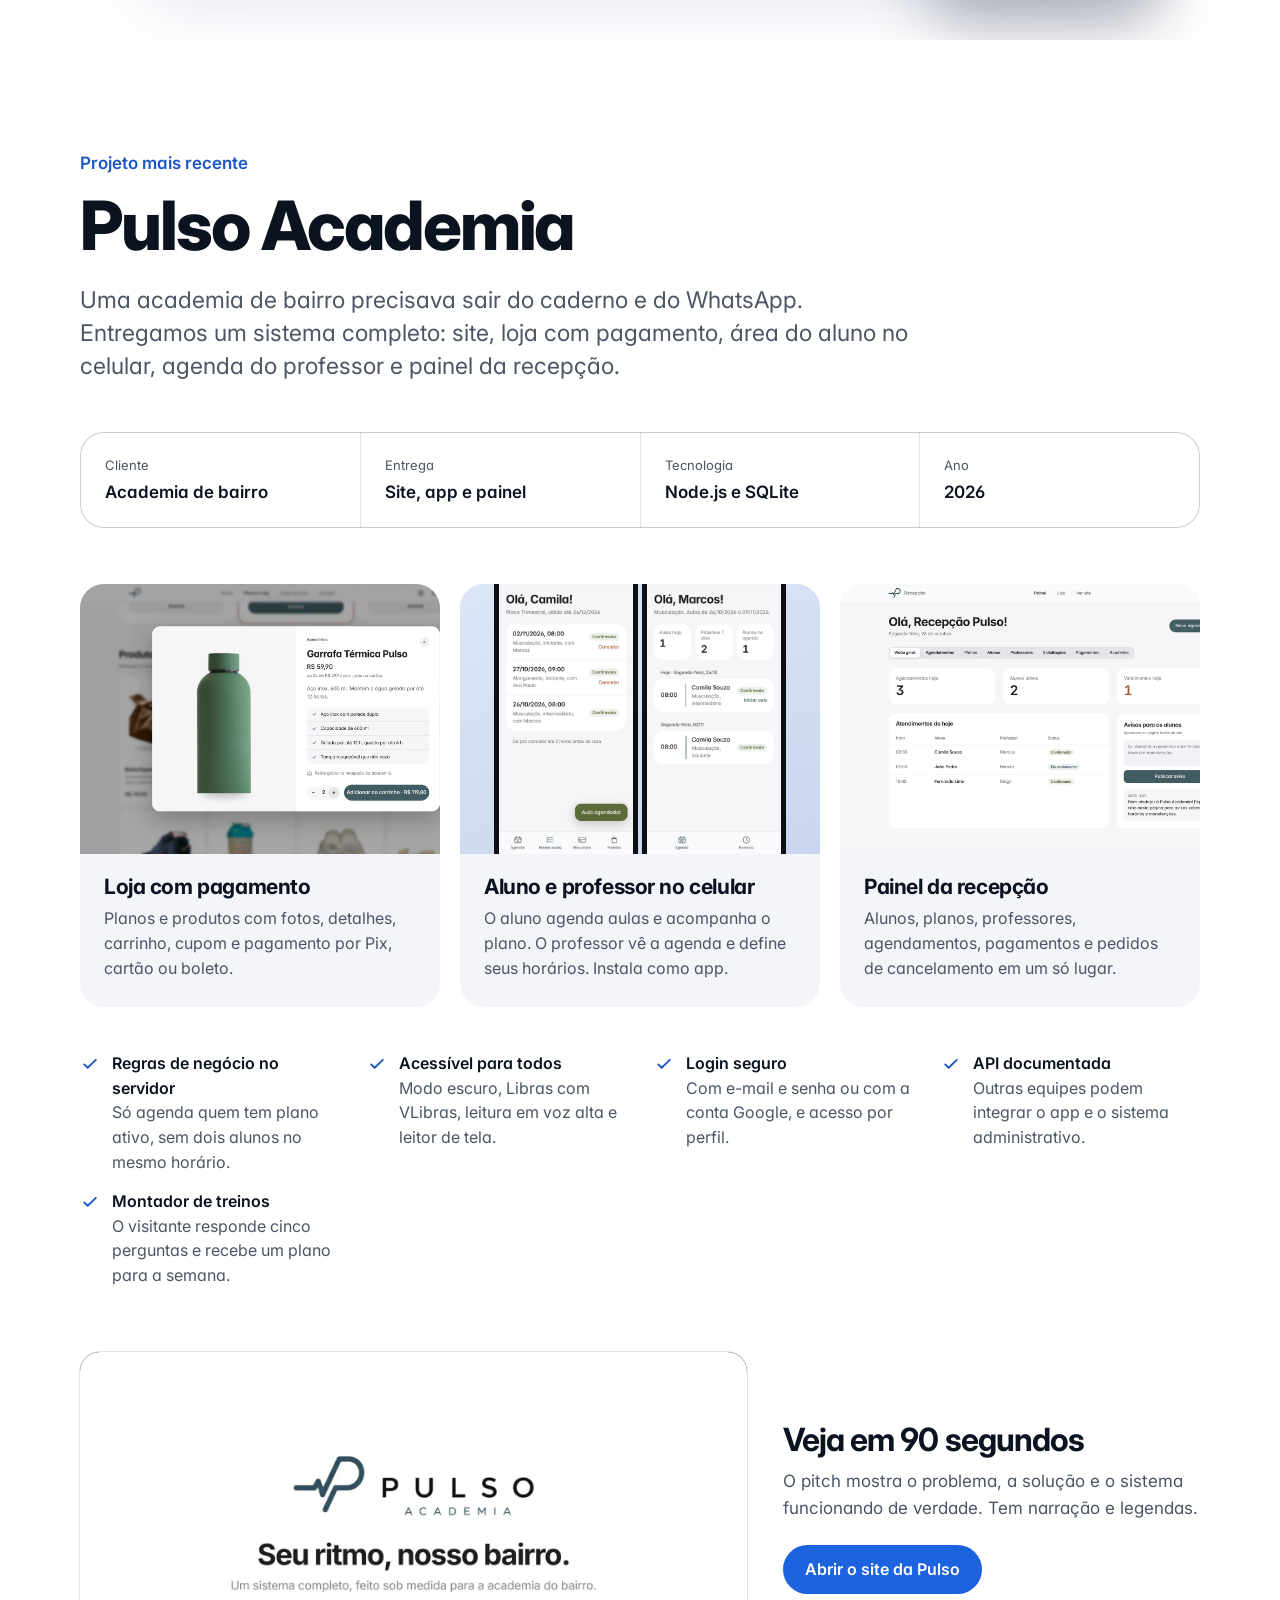
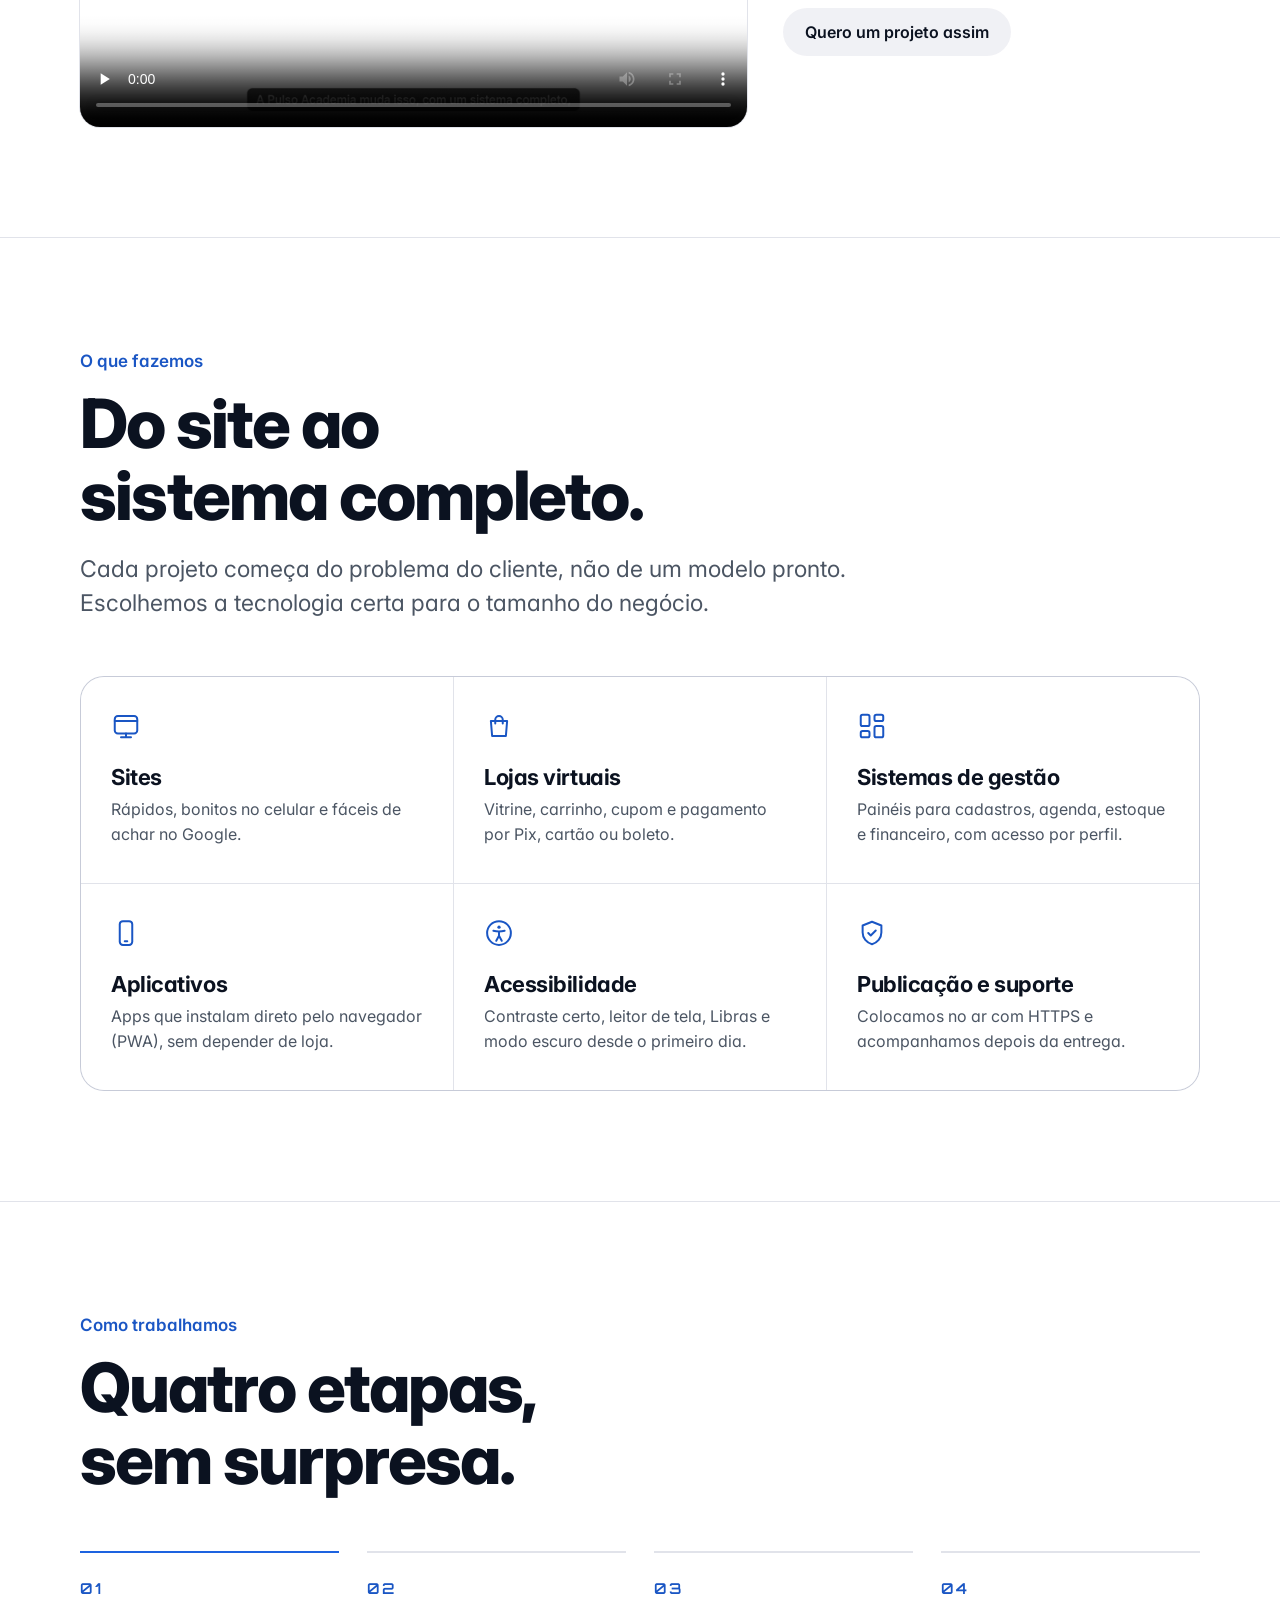
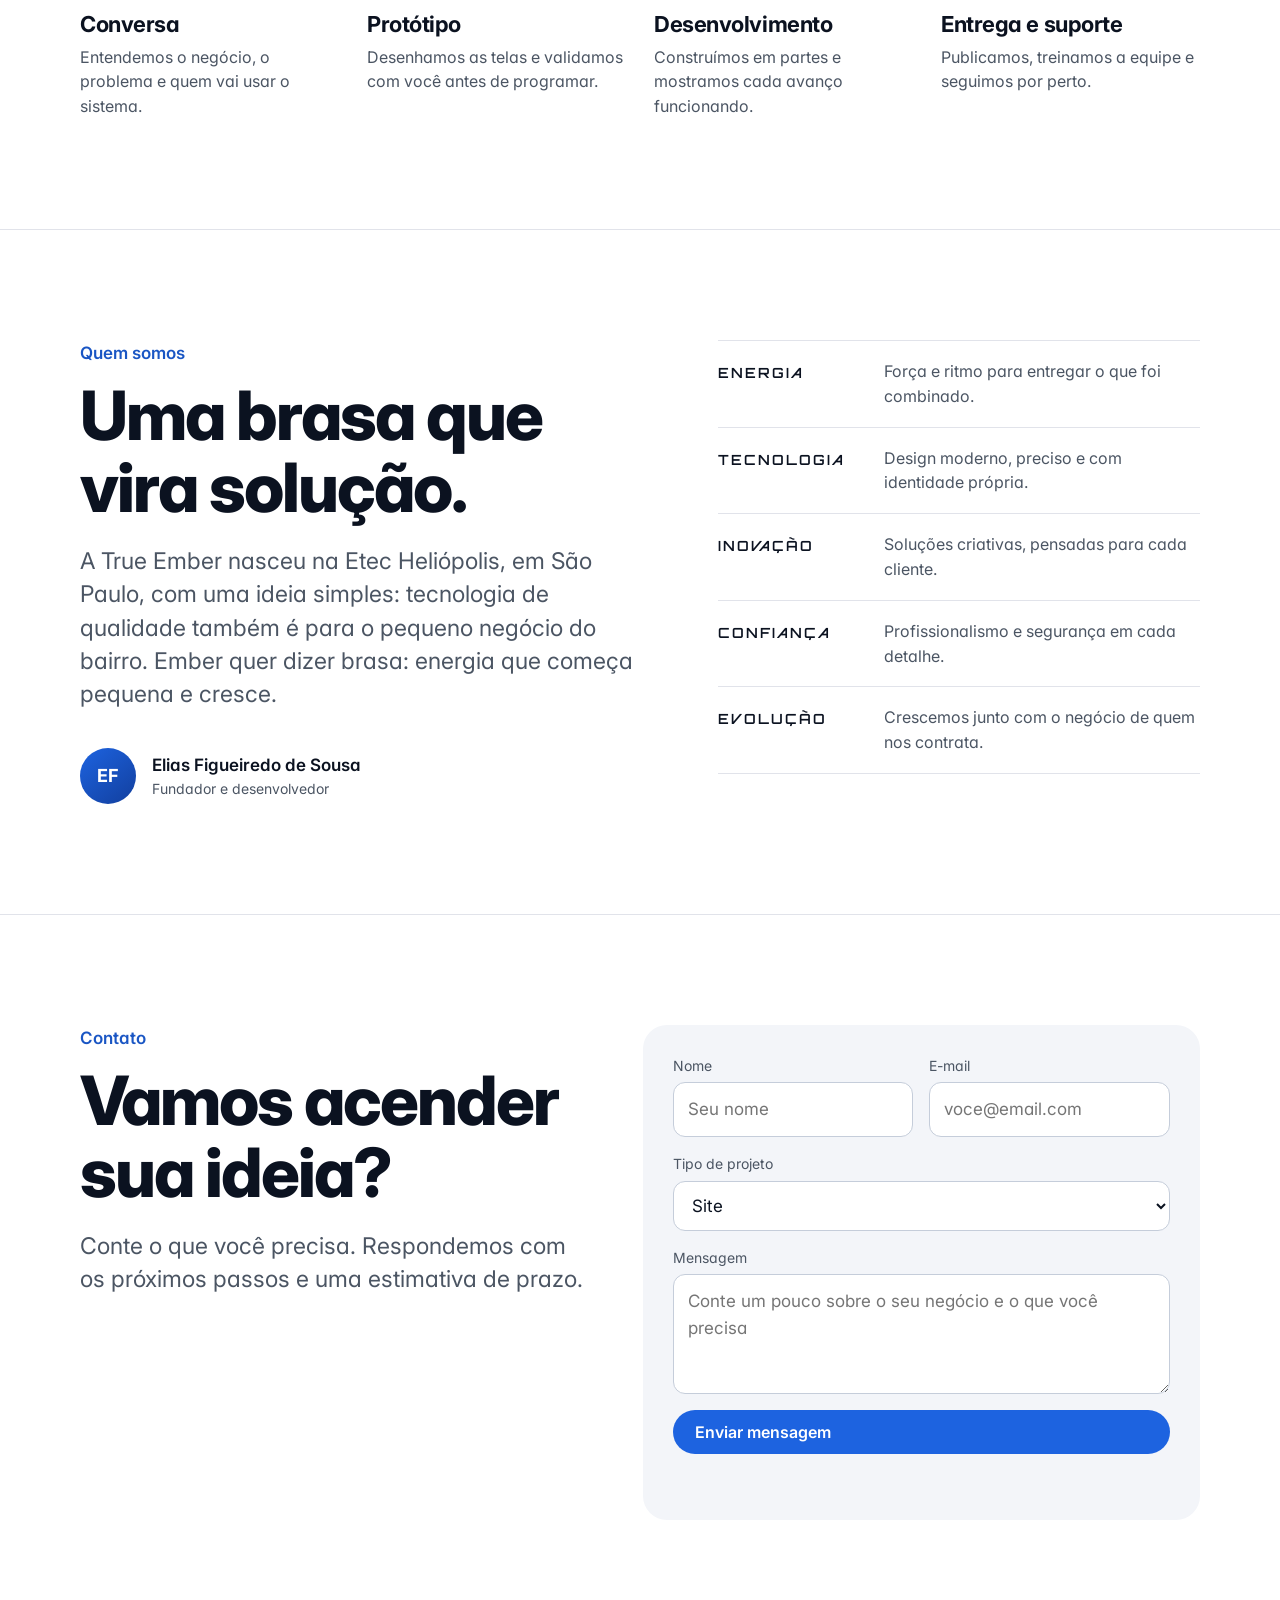
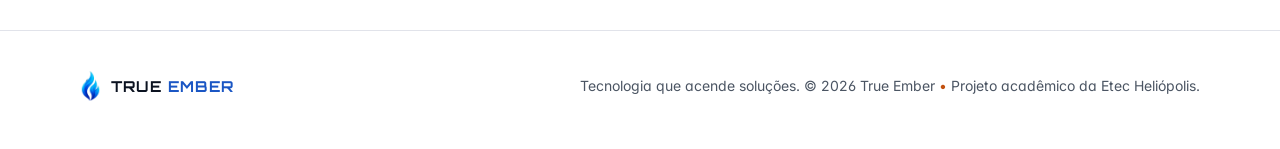
==== commit d4f60821: "Ajusta o texto do montador de treinos Co-Authored-By: Claude Opus 5.5 <noreply@anthropic.com>" ====
--- a/index.html
+++ b/index.html
@@ -106,7 +106,7 @@
           <li><svg width="20" height="20" viewBox="0 0 24 24" fill="none" stroke="currentColor" stroke-width="2.2" stroke-linecap="round" stroke-linejoin="round" aria-hidden="true"><path d="M5 12.5l4.2 4L19 7"/></svg><span><strong>Acessível para todos</strong>Modo escuro, Libras com VLibras, leitura em voz alta e leitor de tela.</span></li>
           <li><svg width="20" height="20" viewBox="0 0 24 24" fill="none" stroke="currentColor" stroke-width="2.2" stroke-linecap="round" stroke-linejoin="round" aria-hidden="true"><path d="M5 12.5l4.2 4L19 7"/></svg><span><strong>Login seguro</strong>Com e-mail e senha ou com a conta Google, e acesso por perfil.</span></li>
           <li><svg width="20" height="20" viewBox="0 0 24 24" fill="none" stroke="currentColor" stroke-width="2.2" stroke-linecap="round" stroke-linejoin="round" aria-hidden="true"><path d="M5 12.5l4.2 4L19 7"/></svg><span><strong>API documentada</strong>Outras equipes podem integrar o app e o sistema administrativo.</span></li>
-          <li><svg width="20" height="20" viewBox="0 0 24 24" fill="none" stroke="currentColor" stroke-width="2.2" stroke-linecap="round" stroke-linejoin="round" aria-hidden="true"><path d="M5 12.5l4.2 4L19 7"/></svg><span><strong>Treino montado por IA</strong>O visitante responde cinco perguntas e recebe um plano para a semana.</span></li>
+          <li><svg width="20" height="20" viewBox="0 0 24 24" fill="none" stroke="currentColor" stroke-width="2.2" stroke-linecap="round" stroke-linejoin="round" aria-hidden="true"><path d="M5 12.5l4.2 4L19 7"/></svg><span><strong>Montador de treinos</strong>O visitante responde cinco perguntas e recebe um plano para a semana.</span></li>
         </ul>
 
         <div class="pitch" id="pitch">
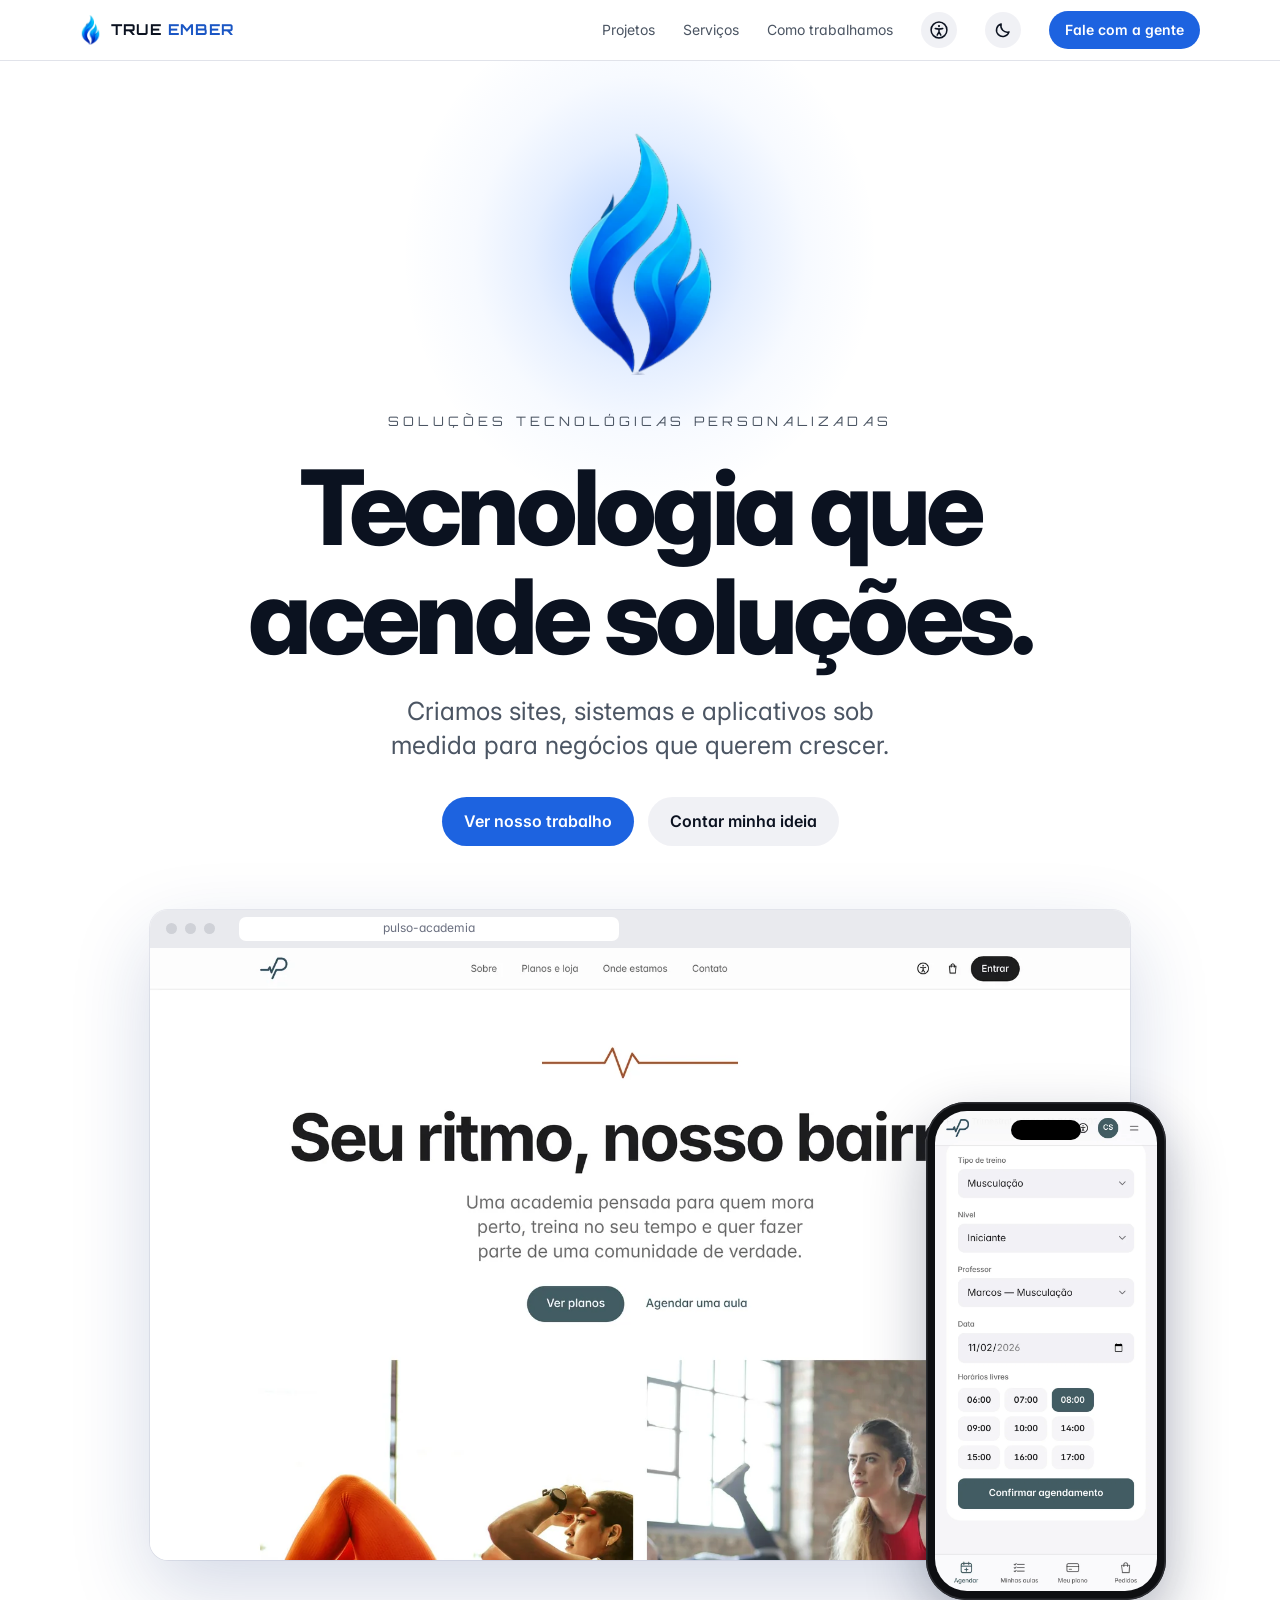
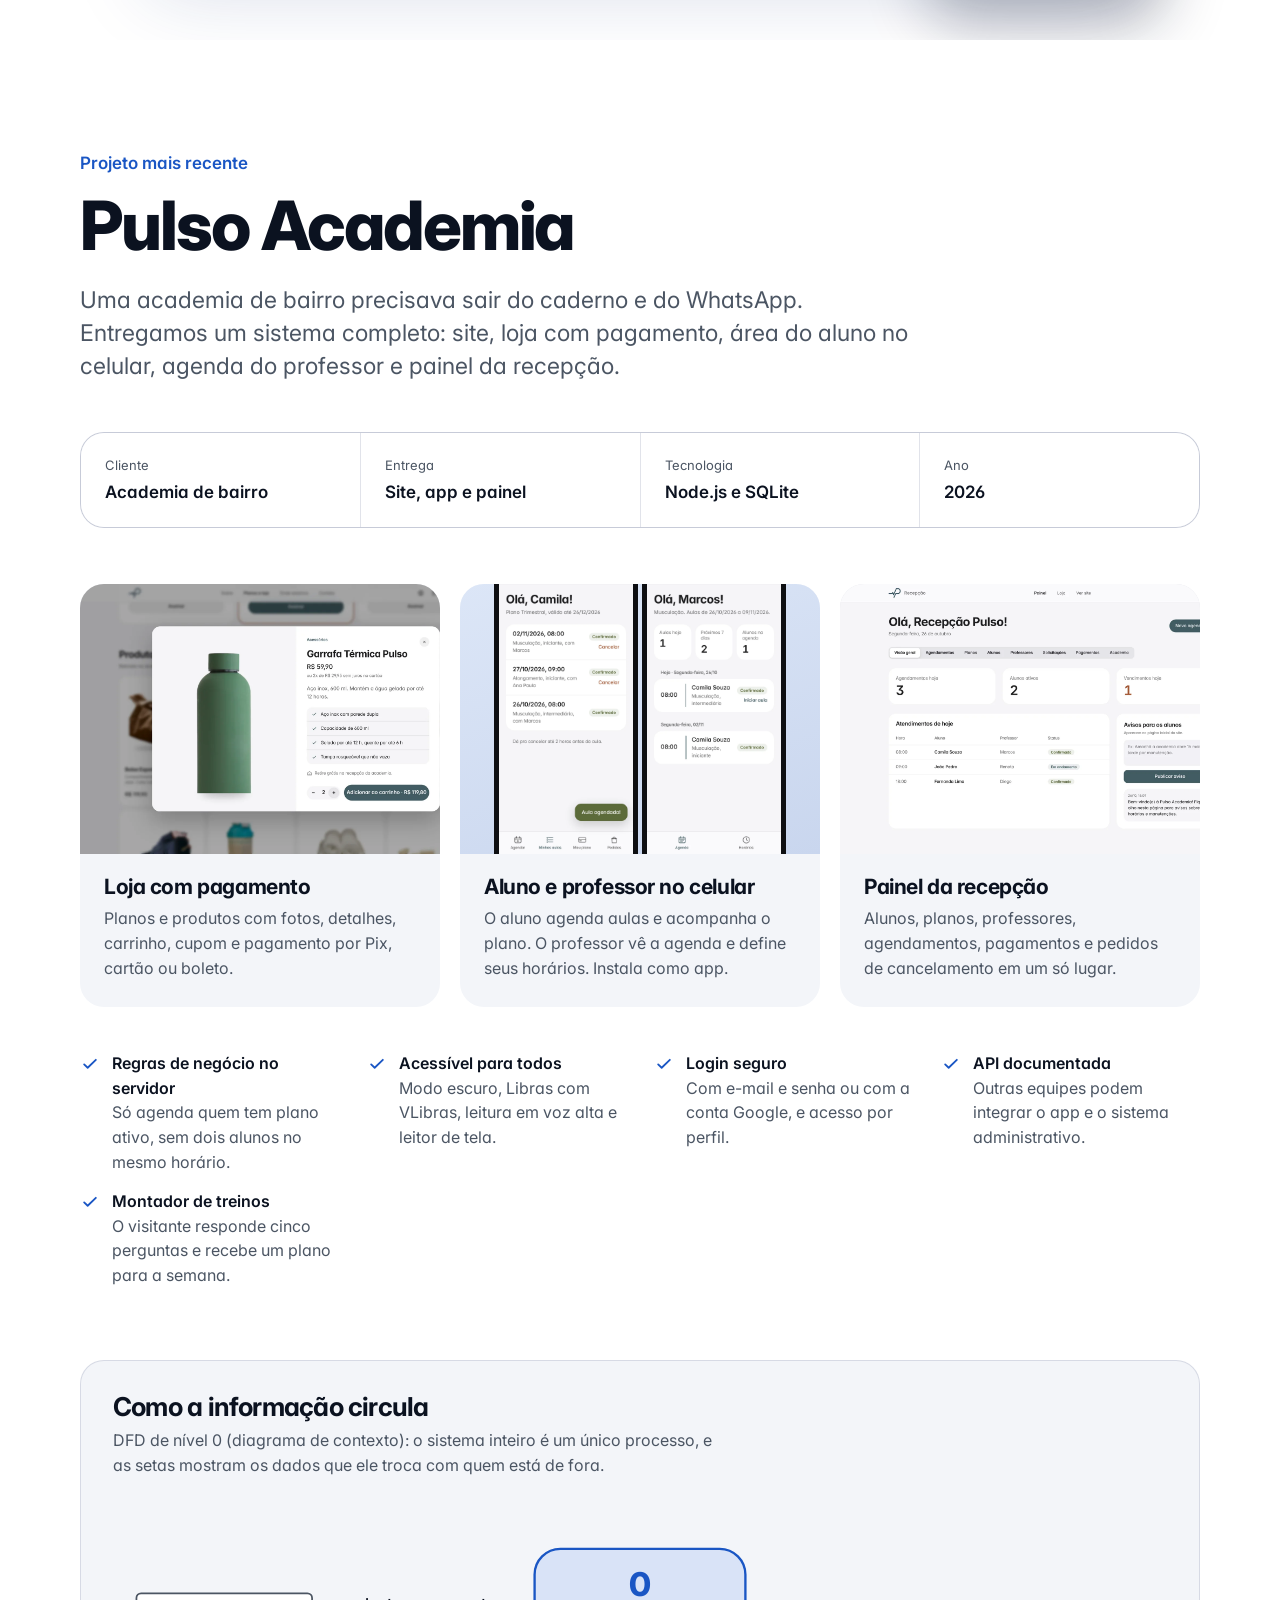
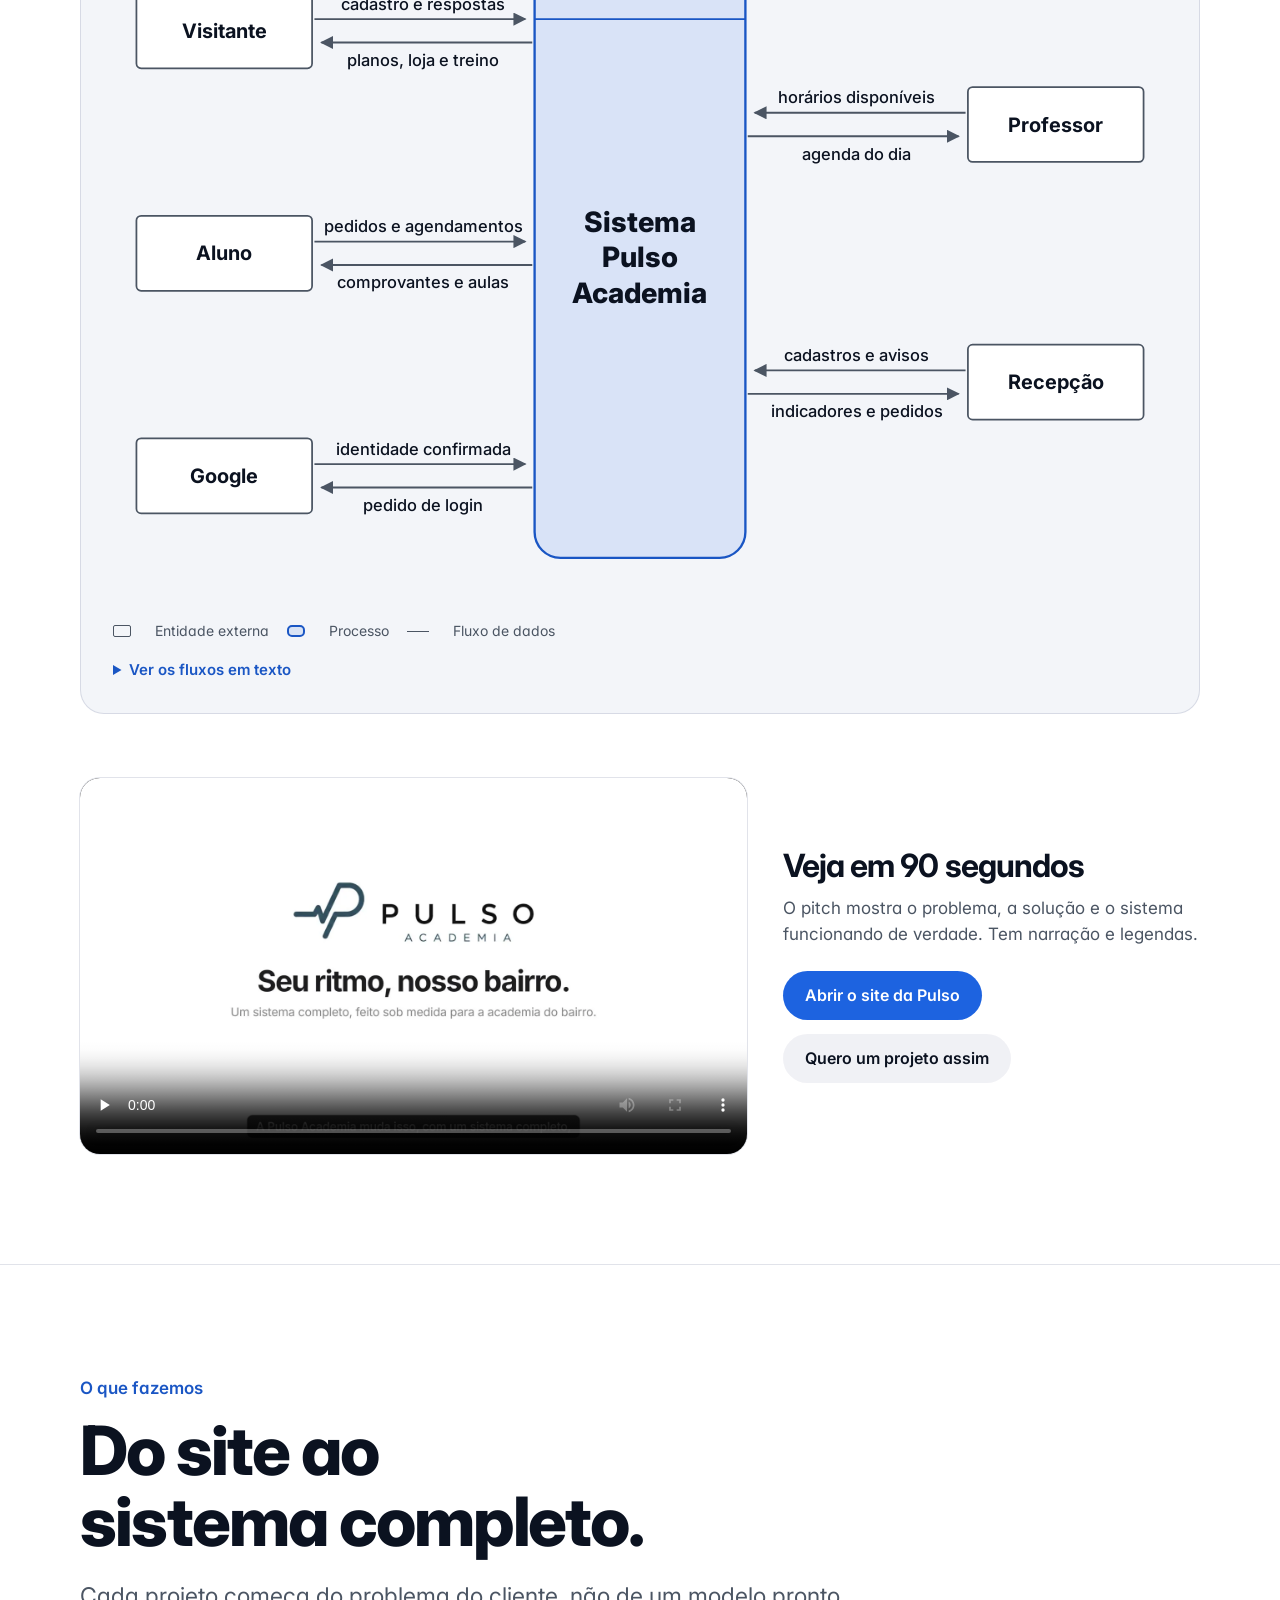
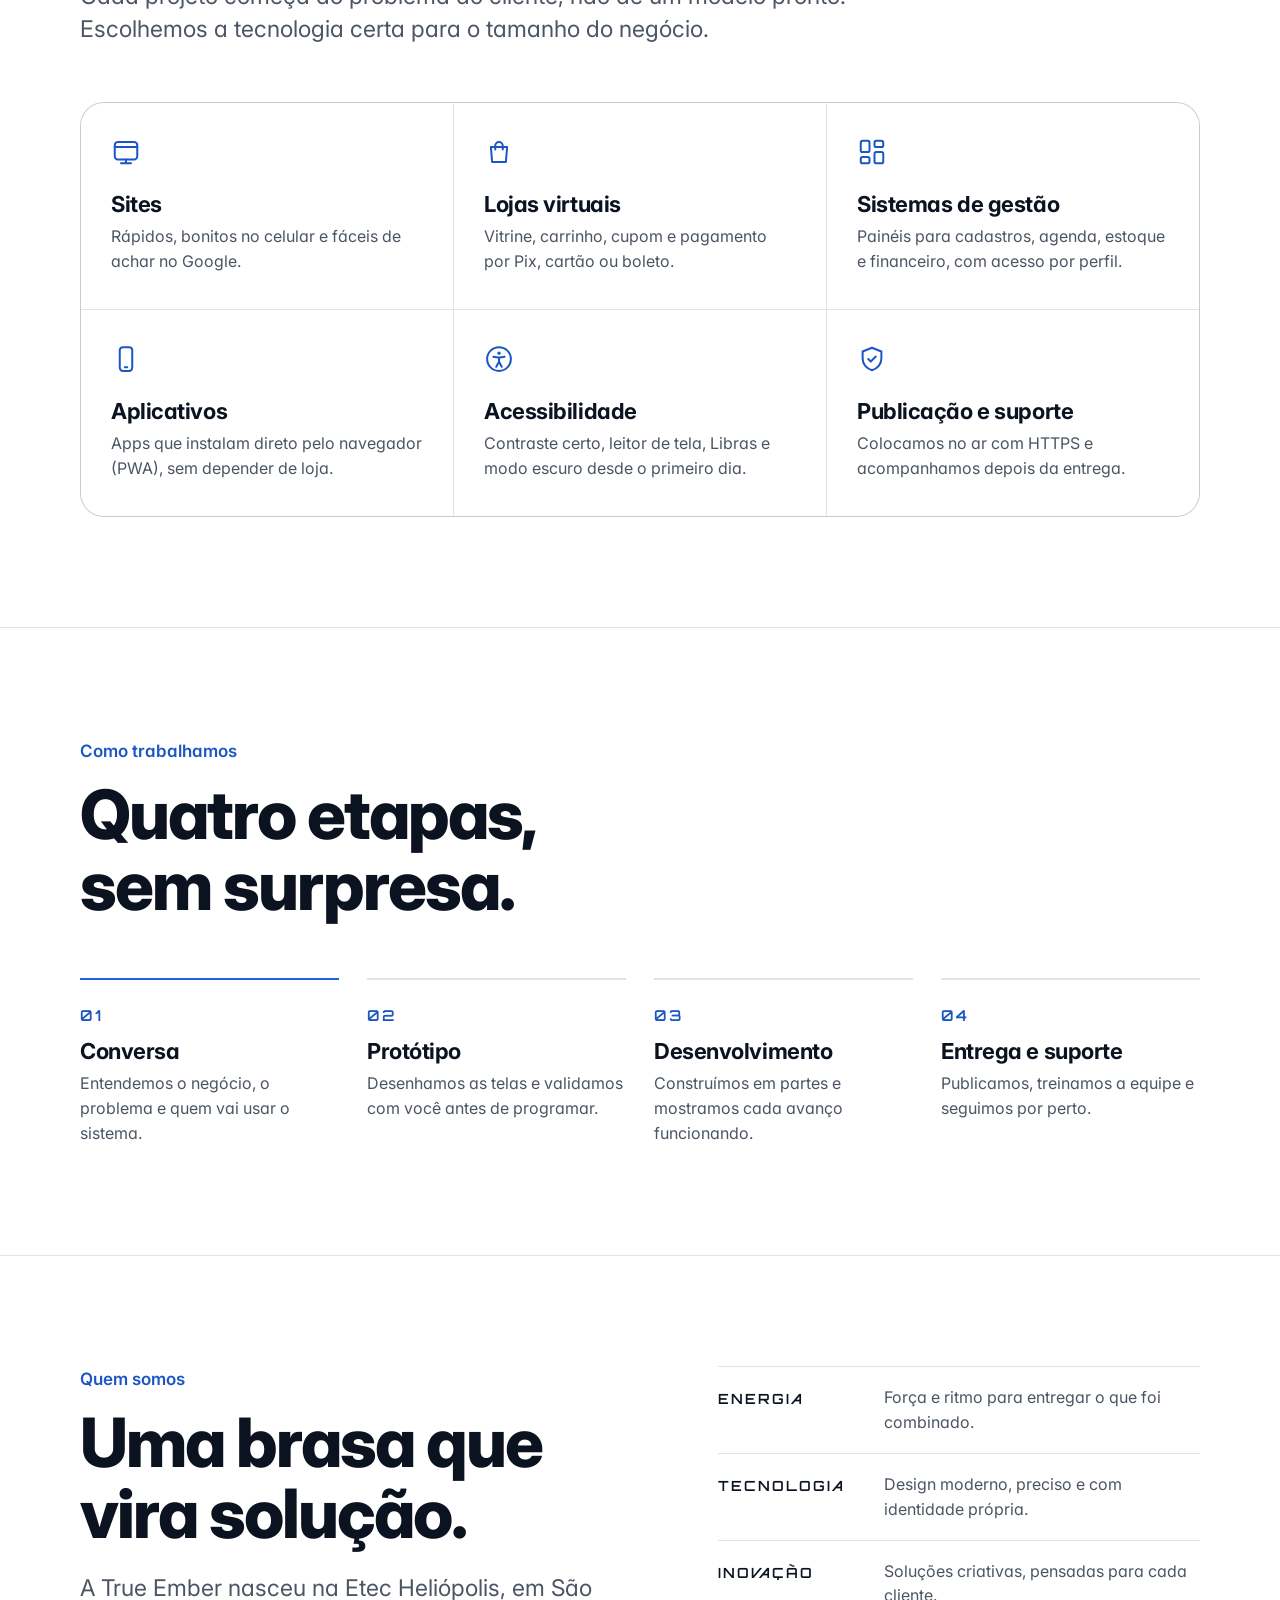
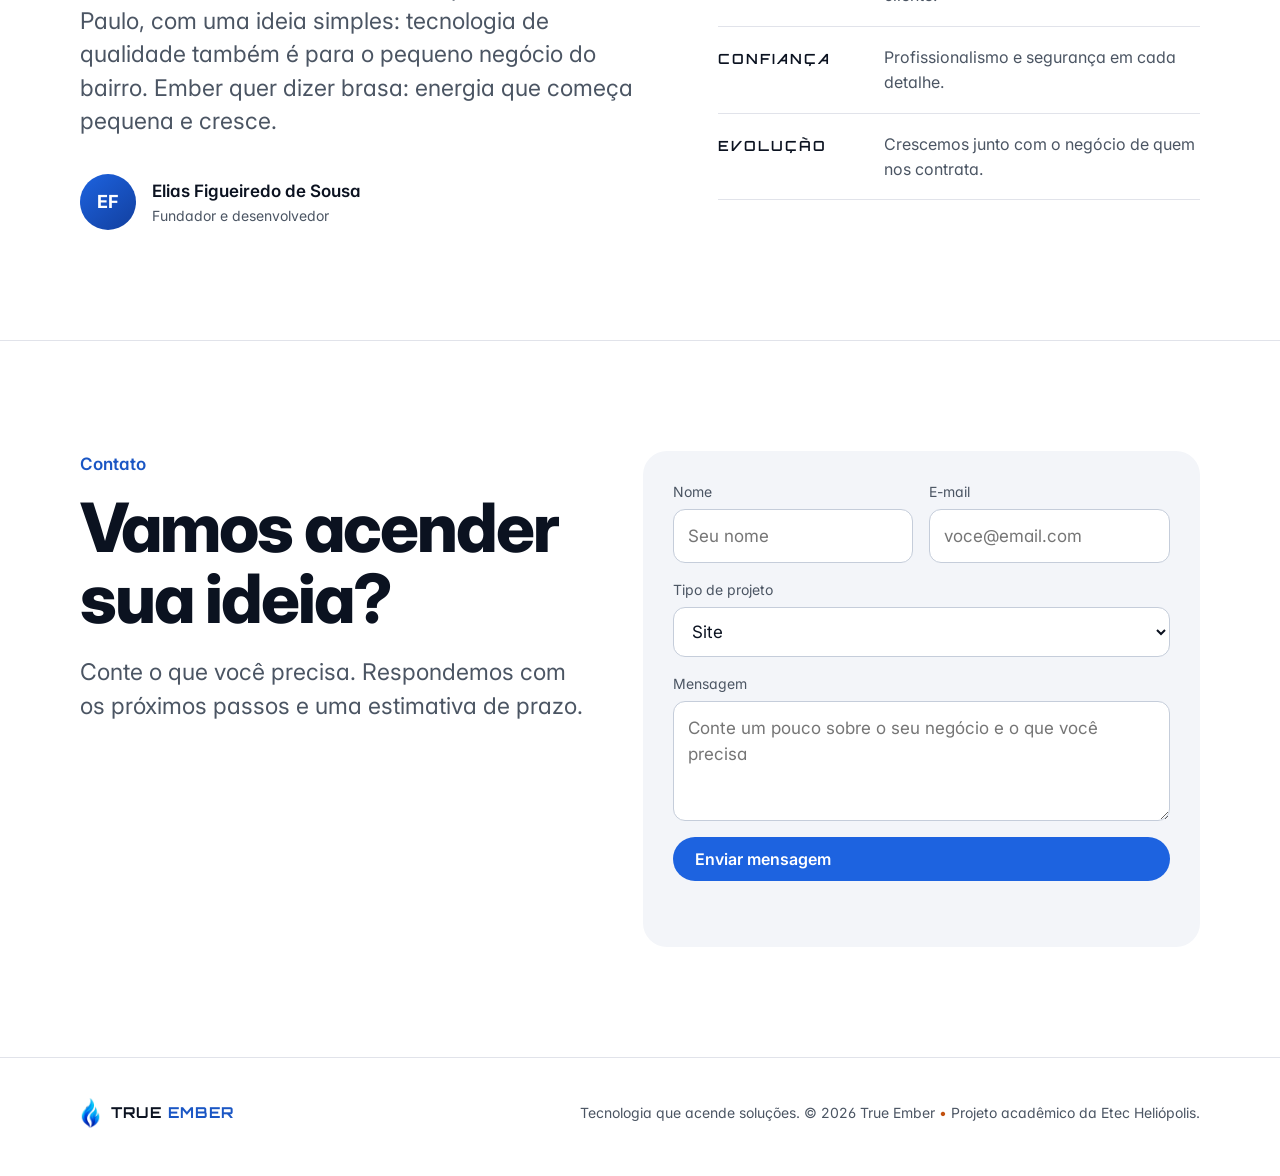
==== commit f51a9b47: "Adiciona o DFD de nível 0 da Pulso Academia Co-Authored-By: Claude Opus 5.5 <noreply@anthropic.com>" ====
--- a/index.html
+++ b/index.html
@@ -109,6 +109,56 @@
           <li><svg width="20" height="20" viewBox="0 0 24 24" fill="none" stroke="currentColor" stroke-width="2.2" stroke-linecap="round" stroke-linejoin="round" aria-hidden="true"><path d="M5 12.5l4.2 4L19 7"/></svg><span><strong>Montador de treinos</strong>O visitante responde cinco perguntas e recebe um plano para a semana.</span></li>
         </ul>
 
+        <figure class="dfd" id="dfd">
+          <figcaption>
+            <h3>Como a informação circula</h3>
+            <p>DFD de nível 0 (diagrama de contexto): o sistema inteiro é um único processo, e as setas mostram os dados que ele troca com quem está de fora.</p>
+          </figcaption>
+          <p class="dfd-dica" aria-hidden="true">Arraste o diagrama para o lado para ver tudo →</p>
+          <div class="dfd-rolagem" tabindex="0" aria-label="Diagrama: role para o lado no celular">
+        <svg class="dfd-svg" viewBox="0 0 900 600" role="img" aria-labelledby="dfd-titulo dfd-desc">
+          <title id="dfd-titulo">DFD de nível 0 do sistema Pulso Academia</title>
+          <desc id="dfd-desc">Diagrama de contexto: o sistema Pulso Academia no centro, trocando dados com cinco entidades externas: visitante, aluno, Google, professor e recepção. A lista abaixo do diagrama descreve cada fluxo.</desc>
+          <defs><marker id="dfd-seta" viewBox="0 0 10 10" refX="9" refY="5" markerWidth="7" markerHeight="7" orient="auto-start-reverse"><path d="M0 0L10 5L0 10z" fill="currentColor"/></marker></defs>
+          <rect class="dfd-processo" x="360" y="40" width="180" height="520" rx="22"/>
+          <line class="dfd-divisao" x1="360" y1="100" x2="540" y2="100"/>
+          <text class="dfd-numero" x="450" y="80" text-anchor="middle">0</text>
+          <text class="dfd-sistema" x="450" y="282" text-anchor="middle">Sistema</text>
+          <text class="dfd-sistema" x="450" y="312" text-anchor="middle">Pulso</text>
+          <text class="dfd-sistema" x="450" y="342" text-anchor="middle">Academia</text>
+          <rect class="dfd-entidade" x="20" y="78" width="150" height="64" rx="4"/><text class="dfd-nome" x="95" y="116" text-anchor="middle">Visitante</text>
+          <line class="dfd-fluxo" x1="172" y1="100" x2="352" y2="100" marker-end="url(#dfd-seta)"/><line class="dfd-fluxo" x1="358" y1="120" x2="178" y2="120" marker-end="url(#dfd-seta)"/>
+          <text class="dfd-rotulo" x="265" y="92" text-anchor="middle">cadastro e respostas</text><text class="dfd-rotulo" x="265" y="140" text-anchor="middle">planos, loja e treino</text>
+          <rect class="dfd-entidade" x="20" y="268" width="150" height="64" rx="4"/><text class="dfd-nome" x="95" y="306" text-anchor="middle">Aluno</text>
+          <line class="dfd-fluxo" x1="172" y1="290" x2="352" y2="290" marker-end="url(#dfd-seta)"/><line class="dfd-fluxo" x1="358" y1="310" x2="178" y2="310" marker-end="url(#dfd-seta)"/>
+          <text class="dfd-rotulo" x="265" y="282" text-anchor="middle">pedidos e agendamentos</text><text class="dfd-rotulo" x="265" y="330" text-anchor="middle">comprovantes e aulas</text>
+          <rect class="dfd-entidade" x="20" y="458" width="150" height="64" rx="4"/><text class="dfd-nome" x="95" y="496" text-anchor="middle">Google</text>
+          <line class="dfd-fluxo" x1="172" y1="480" x2="352" y2="480" marker-end="url(#dfd-seta)"/><line class="dfd-fluxo" x1="358" y1="500" x2="178" y2="500" marker-end="url(#dfd-seta)"/>
+          <text class="dfd-rotulo" x="265" y="472" text-anchor="middle">identidade confirmada</text><text class="dfd-rotulo" x="265" y="520" text-anchor="middle">pedido de login</text>
+          <rect class="dfd-entidade" x="730" y="158" width="150" height="64" rx="4"/><text class="dfd-nome" x="805" y="196" text-anchor="middle">Professor</text>
+          <line class="dfd-fluxo" x1="728" y1="180" x2="548" y2="180" marker-end="url(#dfd-seta)"/><line class="dfd-fluxo" x1="542" y1="200" x2="722" y2="200" marker-end="url(#dfd-seta)"/>
+          <text class="dfd-rotulo" x="635" y="172" text-anchor="middle">horários disponíveis</text><text class="dfd-rotulo" x="635" y="220" text-anchor="middle">agenda do dia</text>
+          <rect class="dfd-entidade" x="730" y="378" width="150" height="64" rx="4"/><text class="dfd-nome" x="805" y="416" text-anchor="middle">Recepção</text>
+          <line class="dfd-fluxo" x1="728" y1="400" x2="548" y2="400" marker-end="url(#dfd-seta)"/><line class="dfd-fluxo" x1="542" y1="420" x2="722" y2="420" marker-end="url(#dfd-seta)"/>
+          <text class="dfd-rotulo" x="635" y="392" text-anchor="middle">cadastros e avisos</text><text class="dfd-rotulo" x="635" y="440" text-anchor="middle">indicadores e pedidos</text>
+        </svg>
+          </div>
+          <p class="dfd-legenda"><span class="dfd-l-entidade"></span>Entidade externa <span class="dfd-l-processo"></span>Processo <span class="dfd-l-fluxo"></span>Fluxo de dados</p>
+          <details class="dfd-texto">
+            <summary>Ver os fluxos em texto</summary>
+            <table>
+              <thead><tr><th scope="col">Entidade</th><th scope="col">Envia ao sistema</th><th scope="col">Recebe do sistema</th></tr></thead>
+              <tbody>
+              <tr><th scope="row">Visitante</th><td>cadastro e respostas</td><td>planos, loja e treino</td></tr>
+              <tr><th scope="row">Aluno</th><td>pedidos e agendamentos</td><td>comprovantes e aulas</td></tr>
+              <tr><th scope="row">Google</th><td>identidade confirmada</td><td>pedido de login</td></tr>
+              <tr><th scope="row">Professor</th><td>horários disponíveis</td><td>agenda do dia</td></tr>
+              <tr><th scope="row">Recepção</th><td>cadastros e avisos</td><td>indicadores e pedidos</td></tr>
+              </tbody>
+            </table>
+          </details>
+        </figure>
+
         <div class="pitch" id="pitch">
           <video controls preload="none" playsinline poster="assets/video/pitch-poster.webp" aria-describedby="pitch-desc">
             <source src="assets/video/pitch-pulso.mp4" type="video/mp4">
--- a/css/style.css
+++ b/css/style.css
@@ -285,6 +285,35 @@
 :root[data-contraste="alto"] a:not(.botao):not(.marca), :root[data-contraste="alto"] .topo nav a:not(.botao) { text-decoration: underline; text-underline-offset: 3px; }
 :root[data-contraste="alto"] .formulario input, :root[data-contraste="alto"] .formulario select, :root[data-contraste="alto"] .formulario textarea { border-color: var(--texto); }
 
+
+/* ---------- DFD de nível 0 (diagrama de contexto da Pulso) ---------- */
+.dfd { margin: 72px 0 0; padding: 32px; border: 1px solid var(--linha); border-radius: var(--raio); background: var(--superficie); }
+.dfd h3 { font-size: 26px; }
+.dfd figcaption p { margin-top: 8px; color: var(--texto-2); max-width: 62ch; font-size: 16px; }
+.dfd-dica { display: none; margin-top: 16px; font-size: 13px; color: var(--texto-2); }
+@media (max-width: 760px) { .dfd-dica { display: block; } }
+.dfd-rolagem { margin-top: 24px; overflow-x: auto; border-radius: 12px; }
+.dfd-svg { display: block; width: 100%; min-width: 720px; height: auto; color: var(--texto-2); }
+.dfd-entidade { fill: var(--superficie-2); stroke: var(--texto-2); stroke-width: 1.5; }
+.dfd-nome { fill: var(--texto); font: 700 17px var(--fonte); }
+.dfd-processo { fill: rgba(29, 99, 224, 0.12); stroke: var(--azul-claro); stroke-width: 2; }
+.dfd-divisao { stroke: var(--azul-claro); stroke-width: 1.5; }
+.dfd-numero { fill: var(--azul-claro); font: 800 28px var(--fonte); }
+.dfd-sistema { fill: var(--texto); font: 800 24px var(--fonte); }
+.dfd-fluxo { stroke: currentColor; stroke-width: 1.6; }
+.dfd-rotulo { fill: var(--texto); font: 500 14px var(--fonte); }
+.dfd-legenda { margin-top: 16px; display: flex; flex-wrap: wrap; align-items: center; gap: 8px 18px; font-size: 14px; color: var(--texto-2); }
+.dfd-legenda span { display: inline-block; vertical-align: middle; margin-right: 6px; }
+.dfd-l-entidade { width: 18px; height: 12px; border: 1.5px solid var(--texto-2); border-radius: 2px; }
+.dfd-l-processo { width: 18px; height: 12px; border: 2px solid var(--azul-claro); border-radius: 5px; background: rgba(29, 99, 224, 0.12); }
+.dfd-l-fluxo { width: 22px; height: 0; border-top: 1.6px solid var(--texto-2); }
+.dfd-texto { margin-top: 16px; font-size: 15px; }
+.dfd-texto summary { cursor: pointer; color: var(--azul-claro); font-weight: 600; }
+.dfd-texto table { margin-top: 12px; width: 100%; border-collapse: collapse; }
+.dfd-texto th, .dfd-texto td { padding: 8px 10px; text-align: left; border-bottom: 1px solid var(--linha); vertical-align: top; }
+.dfd-texto thead th { color: var(--texto-2); font-size: 13px; font-weight: 600; }
+@media (max-width: 560px) { .dfd { padding: 22px 18px; } .dfd-texto { font-size: 14px; } }
+
 @media (prefers-reduced-motion: reduce) {
   html { scroll-behavior: auto; }
   .revela { opacity: 1; transform: none; }
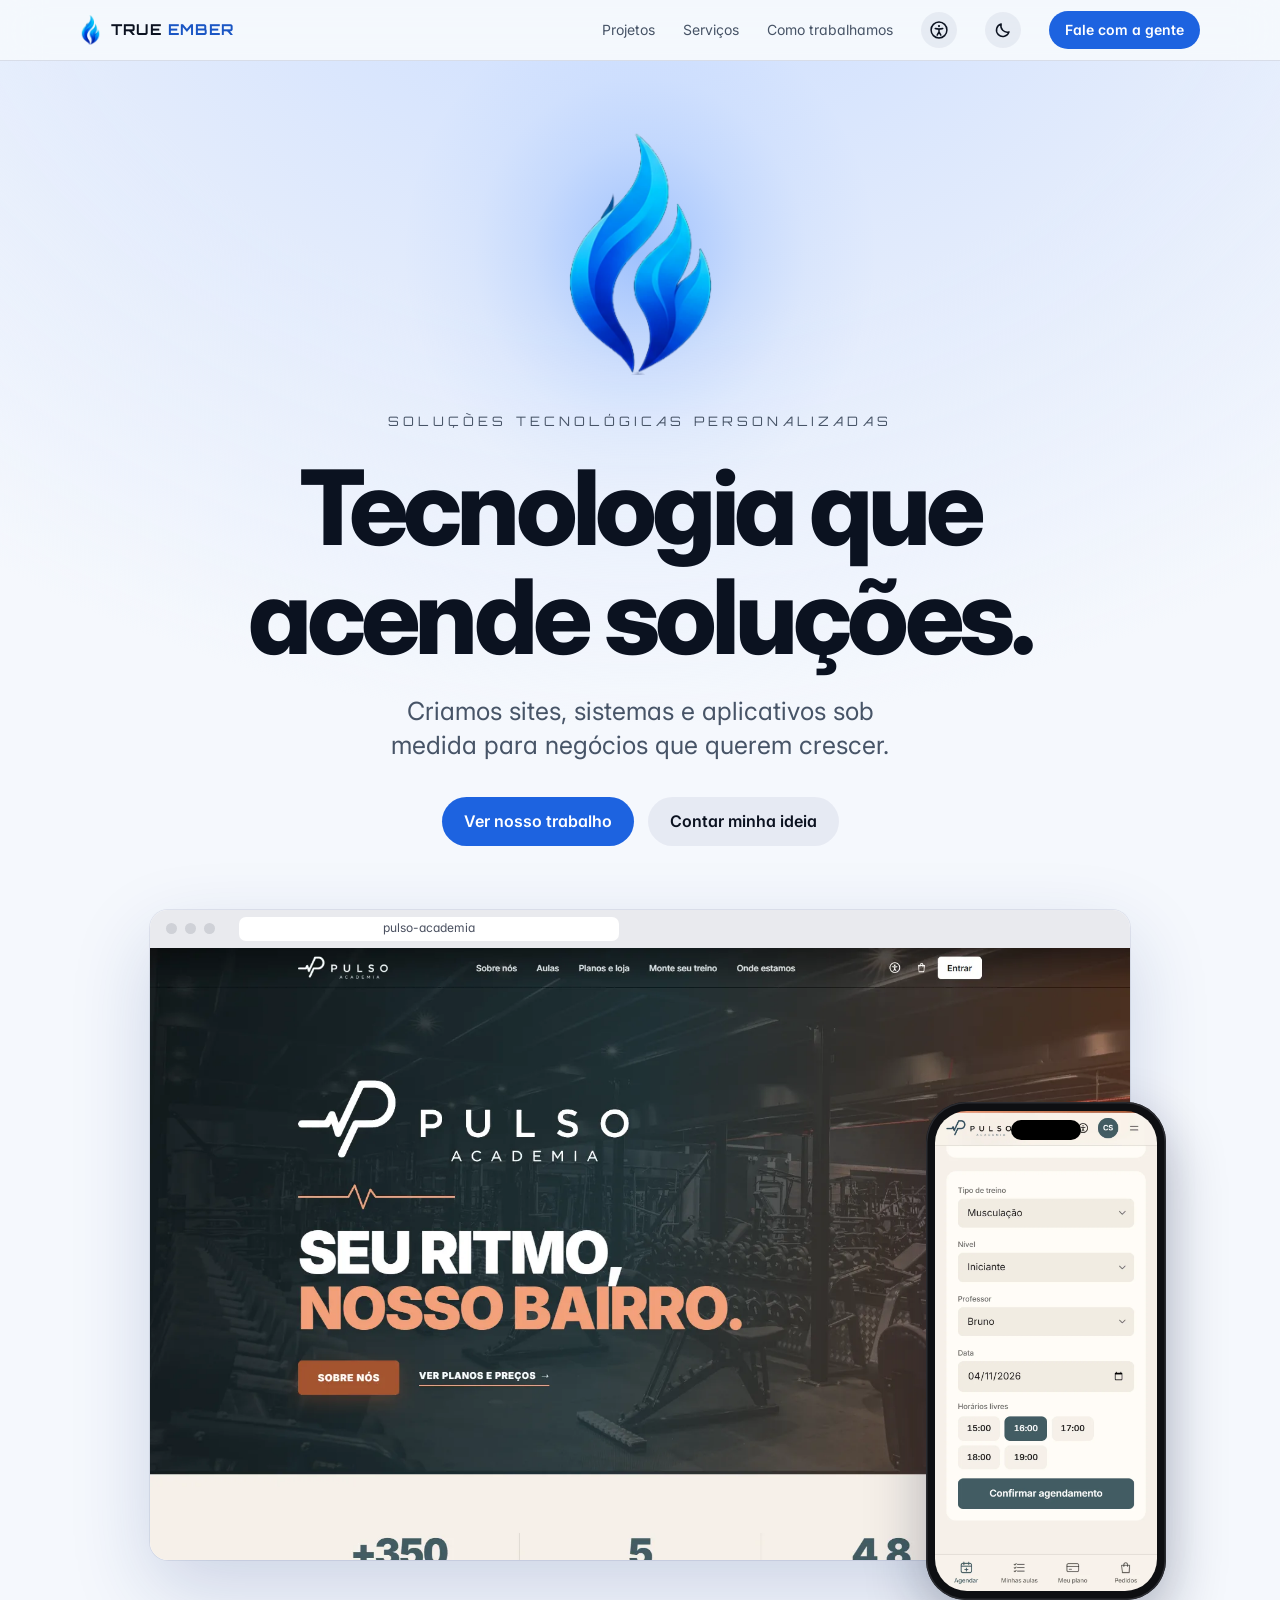
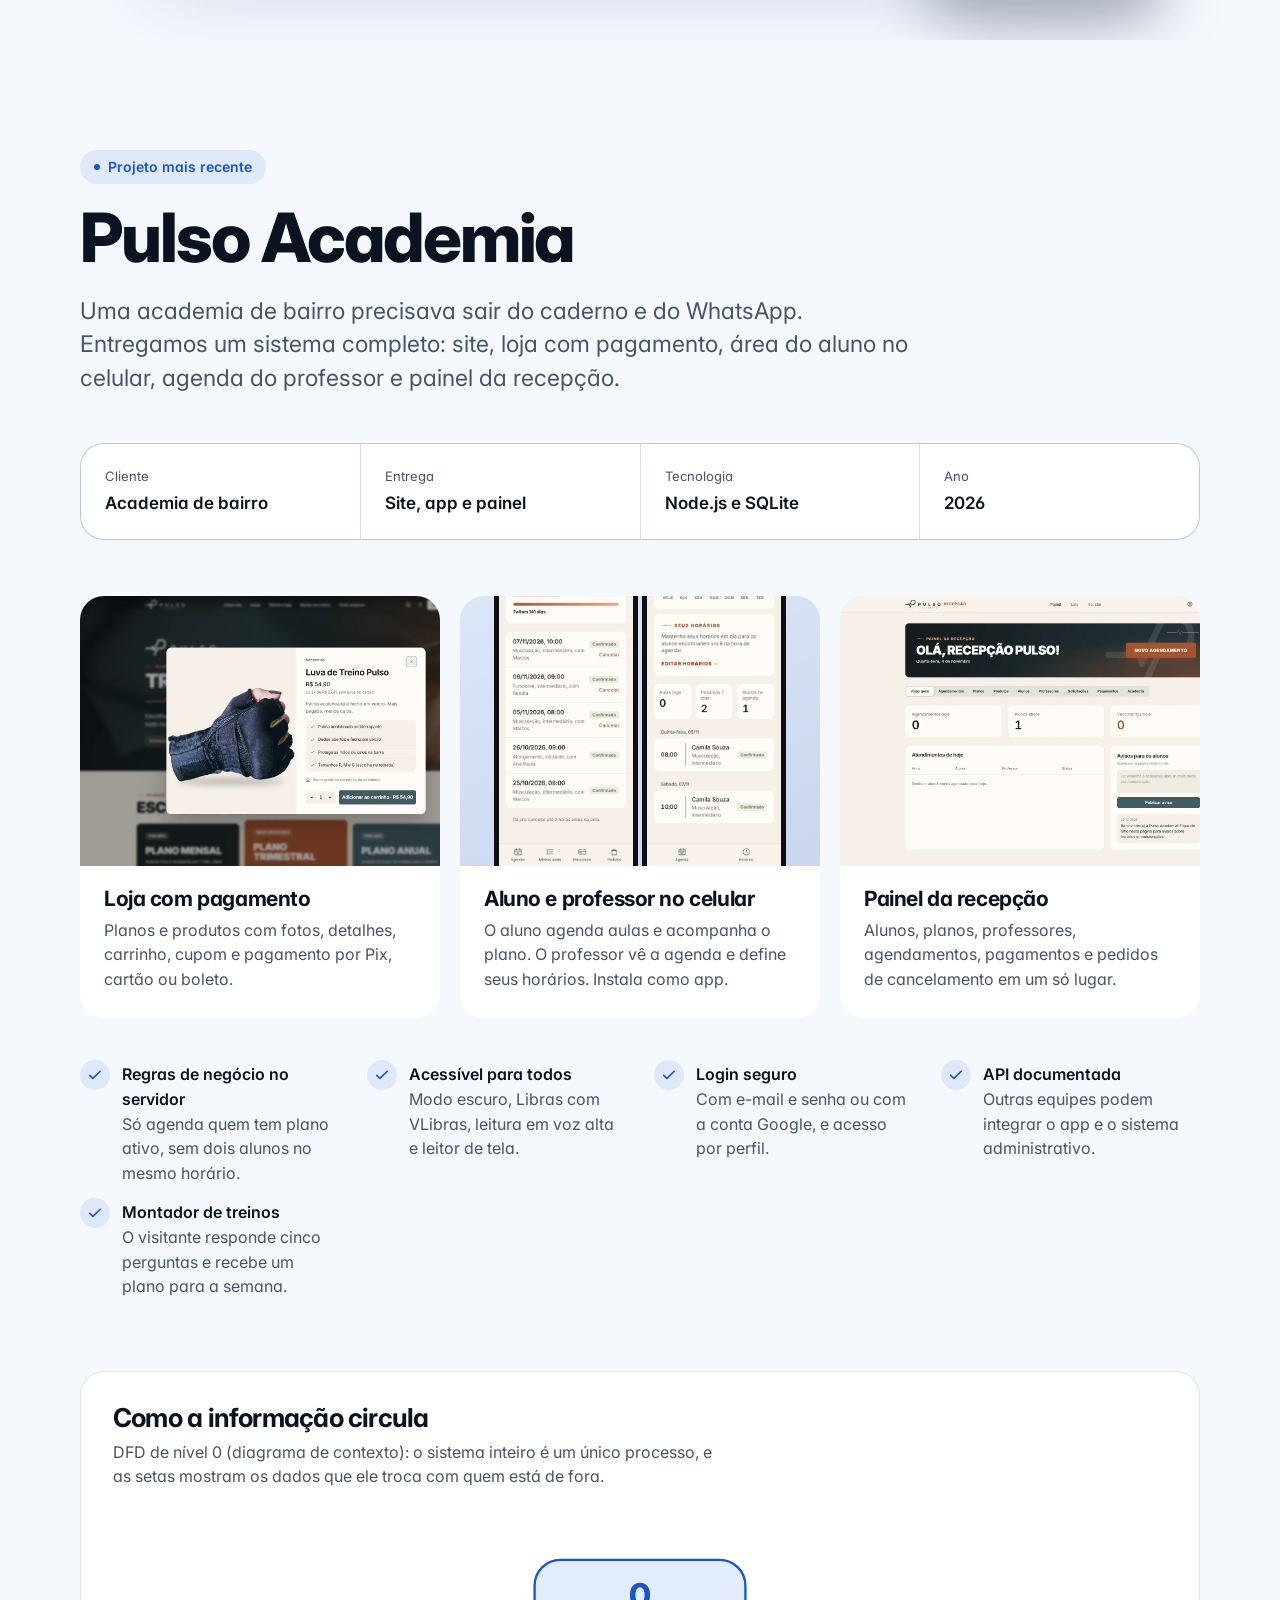
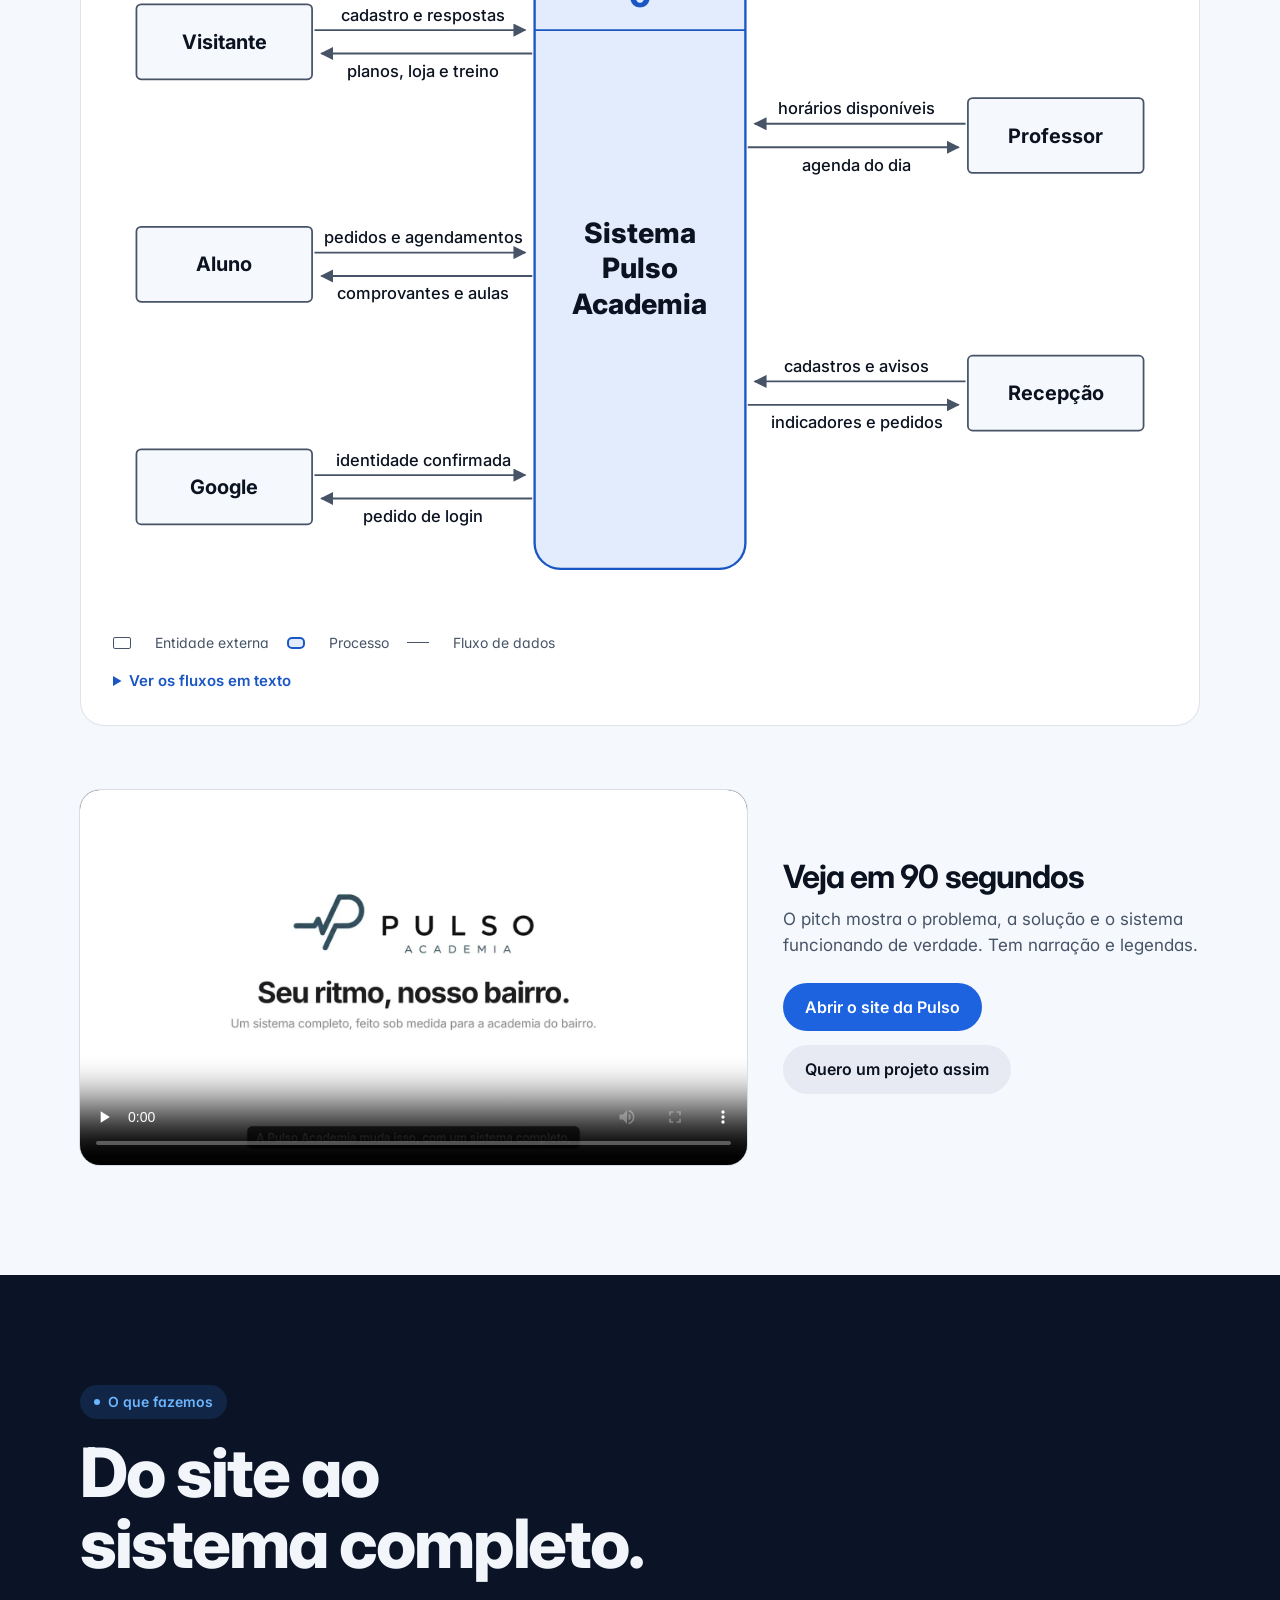
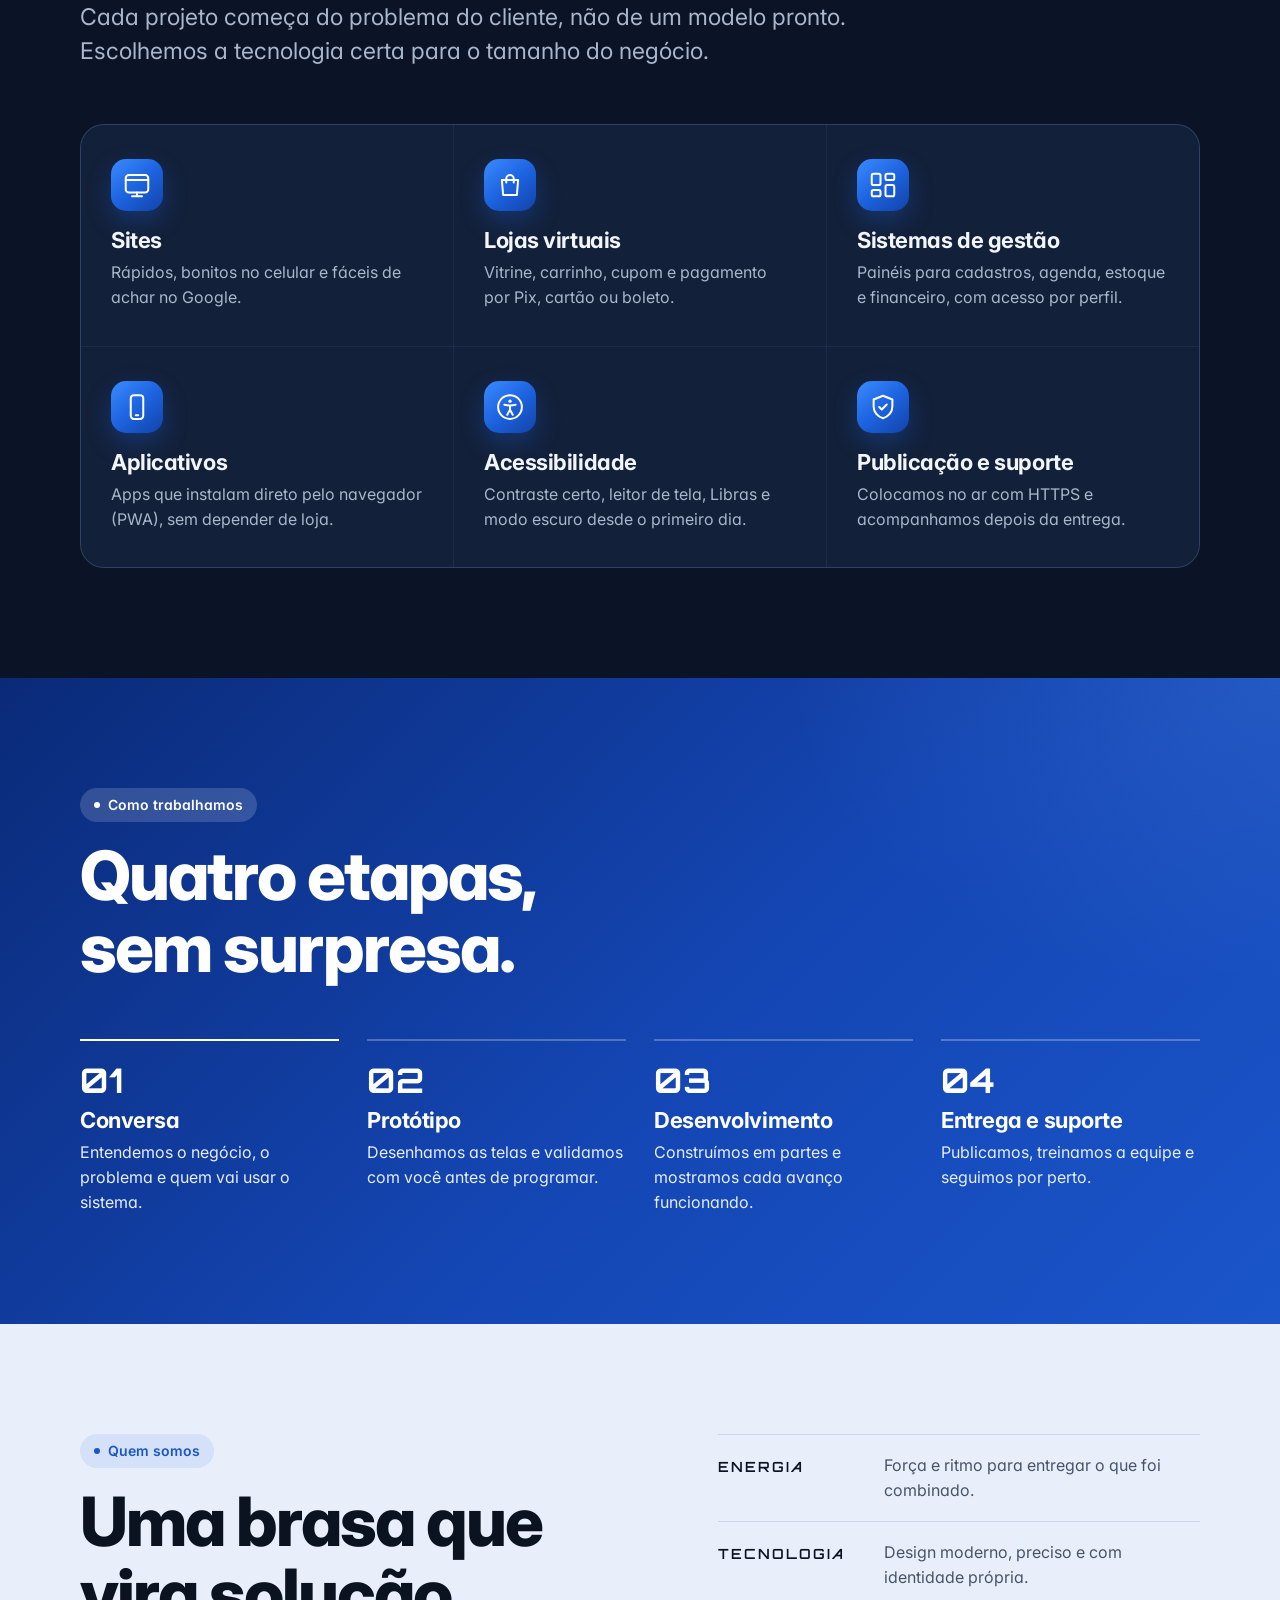
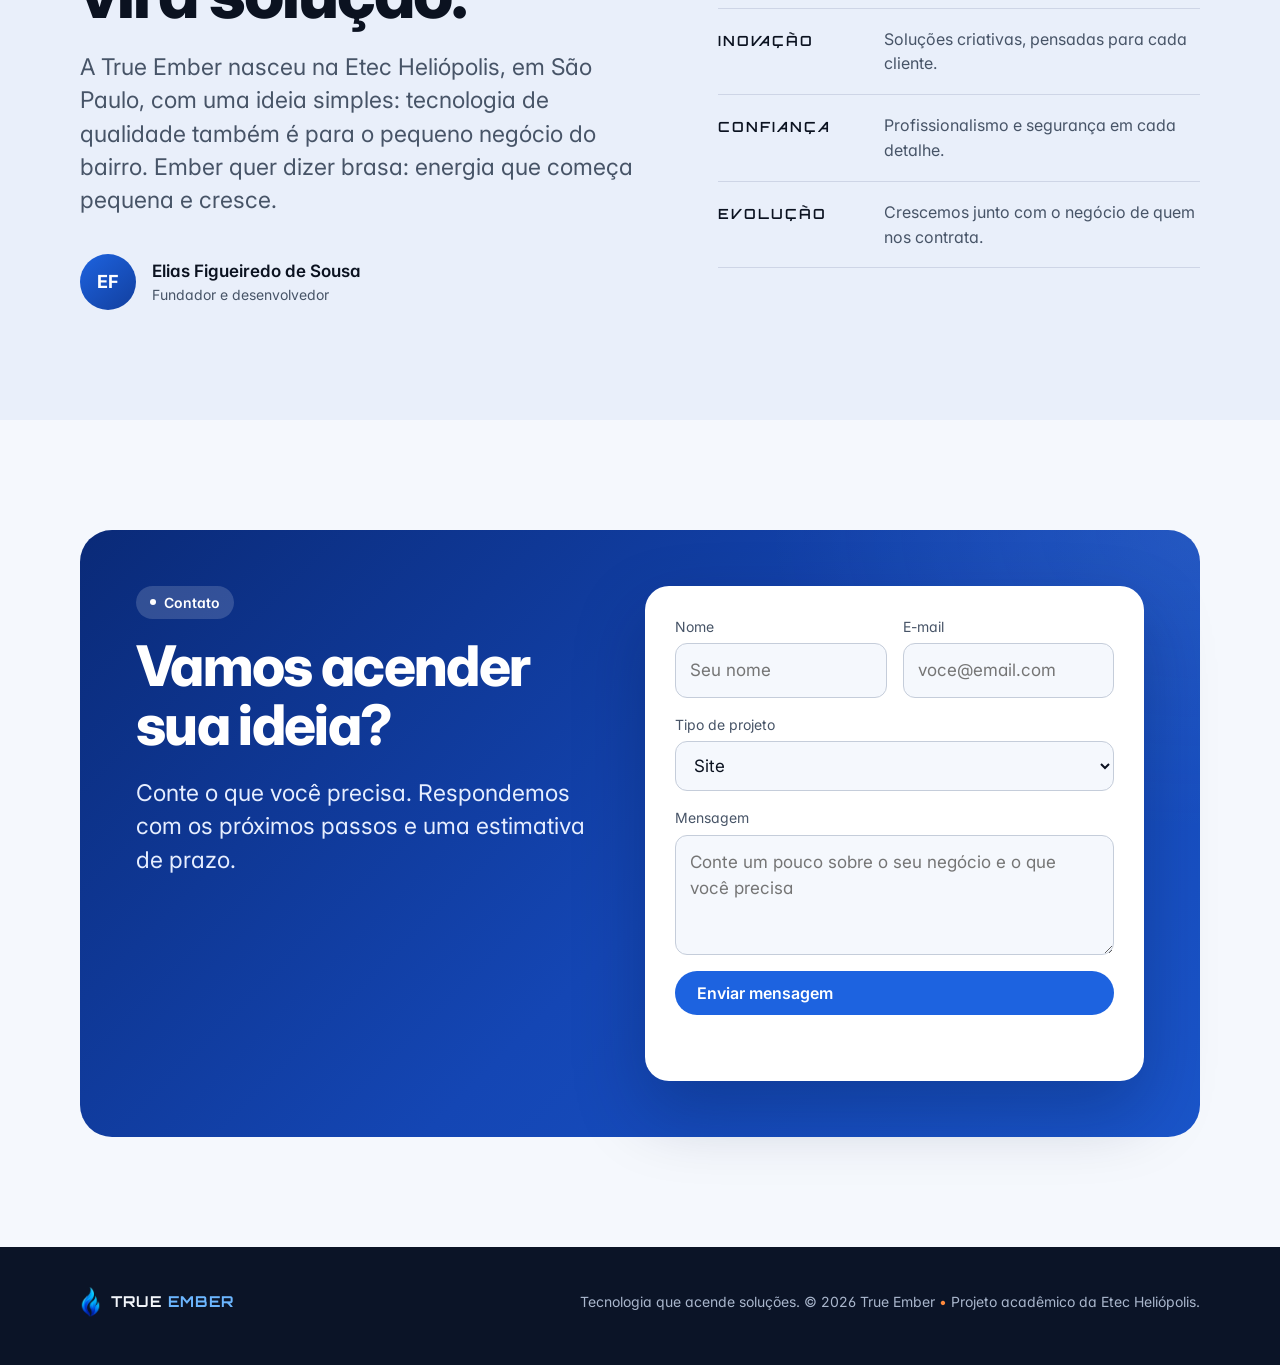
==== commit 71ad242b: "Cores com ritmo de seções e prints novos da Pulso Co-Authored-By: Claude Opus 5.5 <noreply@anthropic" ====
--- a/index.html
+++ b/index.html
@@ -5,12 +5,12 @@
   <meta name="viewport" content="width=device-width, initial-scale=1, viewport-fit=cover">
   <title>True Ember</title>
   <meta name="description" content="True Ember: sites, sistemas e aplicativos sob medida. Conheça a Pulso Academia, nosso projeto mais recente.">
-  <meta name="theme-color" content="#05070D">
+  <meta name="theme-color" content="#0A1222">
   <meta property="og:title" content="True Ember">
   <meta property="og:description" content="Tecnologia que acende soluções. Sites, sistemas e aplicativos sob medida.">
   <meta property="og:type" content="website">
   <meta property="og:url" content="https://true-ember.netlify.app">
-  <meta property="og:image" content="https://true-ember.netlify.app/assets/pulso/home-topo.webp">
+  <meta property="og:image" content="https://true-ember.netlify.app/assets/pulso/home-topo.webp?v=3">
   <link rel="icon" href="favicon.ico" sizes="any">
   <link rel="icon" type="image/png" sizes="32x32" href="assets/img/favicon-32.png">
   <link rel="apple-touch-icon" href="assets/img/apple-touch-icon.png">
@@ -62,9 +62,9 @@
         <div class="vitrine" aria-hidden="true">
           <div class="janela">
             <div class="barra"><i></i><i></i><i></i><span>pulso-academia</span></div>
-            <img src="assets/pulso/home-topo.webp" alt="" width="1600" height="1000">
-          </div>
-          <div class="celular"><img src="assets/pulso/aluno-agendar.webp" alt="" width="780" height="1688"></div>
+            <img src="assets/pulso/home-topo.webp?v=3" alt="" width="1600" height="1000">
+          </div>
+          <div class="celular"><img src="assets/pulso/aluno-agendar.webp?v=3" alt="" width="780" height="1688"></div>
         </div>
       </div>
     </section>
@@ -85,18 +85,18 @@
 
         <div class="entregas">
           <article class="entrega">
-            <div class="midia"><img src="assets/pulso/loja-produto.webp" alt="Loja da Pulso com a tela de detalhes de um produto" loading="lazy" width="1600" height="1000"></div>
+            <div class="midia"><img src="assets/pulso/loja-produto.webp?v=3" alt="Loja da Pulso com a tela de detalhes de um produto" loading="lazy" width="1600" height="1000"></div>
             <div class="texto"><h3>Loja com pagamento</h3><p>Planos e produtos com fotos, detalhes, carrinho, cupom e pagamento por Pix, cartão ou boleto.</p></div>
           </article>
           <article class="entrega">
             <div class="midia celulares">
-              <img src="assets/pulso/aluno-aulas.webp" alt="Área do aluno: lista de aulas agendadas" loading="lazy" width="780" height="1688">
-              <img src="assets/pulso/prof-agenda.webp" alt="Área do professor: agenda do dia" loading="lazy" width="780" height="1688">
+              <img src="assets/pulso/aluno-aulas.webp?v=3" alt="Área do aluno: lista de aulas agendadas" loading="lazy" width="780" height="1688">
+              <img src="assets/pulso/prof-agenda.webp?v=3" alt="Área do professor: agenda do dia" loading="lazy" width="780" height="1688">
             </div>
             <div class="texto"><h3>Aluno e professor no celular</h3><p>O aluno agenda aulas e acompanha o plano. O professor vê a agenda e define seus horários. Instala como app.</p></div>
           </article>
           <article class="entrega">
-            <div class="midia"><img src="assets/pulso/admin-geral.webp" alt="Painel da recepção com indicadores e atendimentos do dia" loading="lazy" width="1600" height="1000"></div>
+            <div class="midia"><img src="assets/pulso/admin-geral.webp?v=3" alt="Painel da recepção com indicadores e atendimentos do dia" loading="lazy" width="1600" height="1000"></div>
             <div class="texto"><h3>Painel da recepção</h3><p>Alunos, planos, professores, agendamentos, pagamentos e pedidos de cancelamento em um só lugar.</p></div>
           </article>
         </div>
@@ -177,7 +177,7 @@
     </section>
 
     <!-- SERVIÇOS -->
-    <section class="secao faixa" id="servicos" aria-labelledby="titulo-servicos">
+    <section class="secao faixa tom-invertido" id="servicos" aria-labelledby="titulo-servicos">
       <div class="miolo">
         <p class="chamada">O que fazemos</p>
         <h2 id="titulo-servicos">Do site ao sistema completo.</h2>
@@ -212,7 +212,7 @@
     </section>
 
     <!-- PROCESSO -->
-    <section class="secao faixa" id="processo" aria-labelledby="titulo-processo">
+    <section class="secao faixa tom-azul" id="processo" aria-labelledby="titulo-processo">
       <div class="miolo">
         <p class="chamada">Como trabalhamos</p>
         <h2 id="titulo-processo">Quatro etapas, sem surpresa.</h2>
@@ -226,7 +226,7 @@
     </section>
 
     <!-- SOBRE -->
-    <section class="secao faixa" id="sobre" aria-labelledby="titulo-sobre">
+    <section class="secao faixa tom-alt" id="sobre" aria-labelledby="titulo-sobre">
       <div class="miolo sobre">
         <div>
           <p class="chamada">Quem somos</p>
--- a/css/style.css
+++ b/css/style.css
@@ -9,23 +9,27 @@
      6. Acessibilidade (movimento reduzido)
    ========================================================= */
 
-/* Layout: página escura de produto (estilo Apple Pro), coluna central de 1120px,
-   seções longas separadas por ar; a chama azul é o único elemento colorido forte. */
+/* Layout: coluna central de 1120px e cor com ritmo: cada seção pinta o próprio fundo
+   (marinho, gelo, azul da marca) para a página não ficar "toda preta" ou "toda branca".
+   Cada tom é só um conjunto de variáveis; os componentes são os mesmos em todas as seções. */
 :root {
   color-scheme: dark;
-  --fundo: #05070D;        /* quase preto azulado, como o quadro da marca */
-  --superficie: #0C111C;   /* cartões e painéis */
-  --superficie-2: #121A2A;
-  --linha: rgba(150, 180, 255, 0.12);
+  --fundo: #0A1222;        /* marinho (no lugar do preto) */
+  --fundo-alt: #0F1A31;
+  --superficie: #14213B;   /* cartões e painéis */
+  --superficie-2: #1B2A48;
+  --linha: rgba(140, 175, 255, 0.16);
   --texto: #F2F5FA;
-  --texto-2: #A3AFC2;      /* secundário: 8,4:1 sobre o fundo */
+  --texto-2: #A9B6CC;      /* secundário: 9,1:1 sobre o fundo */
   --azul: #1D63E0;         /* azul royal da chama; com texto branco passa no contraste AA */
-  --azul-claro: #5FB4FF;   /* texto/links azuis sobre o escuro */
+  --azul-claro: #6CB6FF;   /* texto/links azuis sobre o escuro */
+  --azul-tinta: rgba(60, 140, 255, 0.14);
+  --brilho-abertura: radial-gradient(120% 75% at 50% -12%, #1E4AA8 0%, #142C63 34%, rgba(20, 44, 99, 0) 72%);
   --ciano: #3CC8FF;
   --brasa: #FF8A3D;        /* versão secundária (laranja) da marca, usada só em um detalhe */
   --ok: #7EE0A7;
-  --topo-fundo: rgba(5, 7, 13, 0.72);
-  --topo-fundo-forte: rgba(5, 7, 13, 0.82);
+  --topo-fundo: rgba(10, 18, 34, 0.72);
+  --topo-fundo-forte: rgba(10, 18, 34, 0.85);
   --botao-2: rgba(255, 255, 255, 0.08);
   --borda-campo: transparent;
   --midia-celulares: linear-gradient(160deg, #13203A, #0A1020);
@@ -40,20 +44,23 @@
 }
 
 /* Tema claro: o js/tema.js coloca data-tema="claro" no <html> (escolha salva ou tema do sistema).
-   Contraste AA: texto-2 7,5:1 e azul dos links 6,4:1 sobre o branco. */
+   Contraste AA: texto-2 7,2:1 e azul dos links 5,7:1 sobre o branco-gelo. */
 :root[data-tema="claro"] {
   color-scheme: light;
-  --fundo: #FFFFFF;
-  --superficie: #F3F5F9;
-  --superficie-2: #FFFFFF;
+  --fundo: #F5F8FD;        /* branco-gelo (no lugar do branco puro) */
+  --fundo-alt: #E9EFFA;
+  --superficie: #FFFFFF;
+  --superficie-2: #F5F8FD;
   --linha: rgba(10, 30, 80, 0.12);
   --texto: #0B1220;
-  --texto-2: #4B5563;
+  --texto-2: #475467;
+  --azul-tinta: rgba(29, 99, 224, 0.10);
+  --brilho-abertura: radial-gradient(120% 75% at 50% -12%, #C9DCFF 0%, #E2EBFC 38%, rgba(226, 235, 252, 0) 72%);
   --azul-claro: #1A56C4;
   --brasa: #C2510F;
   --ok: #157347;
-  --topo-fundo: rgba(255, 255, 255, 0.72);
-  --topo-fundo-forte: rgba(255, 255, 255, 0.82);
+  --topo-fundo: rgba(245, 248, 253, 0.75);
+  --topo-fundo-forte: rgba(245, 248, 253, 0.88);
   --botao-2: rgba(10, 30, 80, 0.06);
   --borda-campo: #C5CDDA;
   --midia-celulares: linear-gradient(160deg, #DCE6F7, #C9D6EE);
@@ -111,7 +118,7 @@
 @media (max-width: 430px) { :root[data-texto="maior"] .topo nav .botao.pequeno, :root[data-texto="enorme"] .topo nav .botao.pequeno { display: none; } }
 
 /* ---------- Abertura ---------- */
-.abertura { text-align: center; padding-block: 72px 40px; position: relative; overflow: hidden; }
+.abertura { text-align: center; padding-block: 72px 40px; position: relative; overflow: hidden; background: var(--brilho-abertura), var(--fundo); }
 .abertura .chama-wrap { position: relative; width: 170px; margin: 0 auto 36px; }
 .abertura .chama-wrap::before { content: ""; position: absolute; inset: -55% -90%; background: radial-gradient(closest-side, rgba(46, 123, 255, 0.36), rgba(46, 123, 255, 0.12) 45%, rgba(46, 123, 255, 0.04) 70%, rgba(46, 123, 255, 0) 100%); animation: respirar 5s ease-in-out infinite; }
 .abertura .chama { position: relative; width: 170px; height: auto; animation: chama-entra 1.2s cubic-bezier(.2,.8,.2,1) both; }
@@ -127,7 +134,7 @@
 .janela { border-radius: 18px; overflow: hidden; background: #fff; box-shadow: var(--sombra-janela); }
 .janela .barra { height: 38px; display: flex; align-items: center; gap: 8px; padding: 0 16px; background: #E9EAEE; }
 .janela .barra i { width: 11px; height: 11px; border-radius: 50%; background: #CFD1D7; }
-.janela .barra span { margin-left: 16px; flex: 1; max-width: 380px; height: 24px; border-radius: 7px; background: #fff; color: #6B7080; font-size: 12px; display: flex; align-items: center; justify-content: center; }
+.janela .barra span { margin-left: 16px; flex: 1; max-width: 380px; height: 24px; border-radius: 7px; background: #fff; color: #4A5060; font-size: 12px; display: flex; align-items: center; justify-content: center; }
 .janela img { width: 100%; height: auto; }
 .celular { width: 240px; border-radius: 40px; padding: 9px; background: #0E0F12; box-shadow: var(--sombra-celular), inset 0 0 0 1.5px #2b2c31; position: relative; }
 .celular img { border-radius: 32px; width: 100%; aspect-ratio: 390 / 844; object-fit: cover; object-position: top; }
@@ -140,15 +147,16 @@
 }
 
 /* ---------- Seções ---------- */
-.secao { padding-block: 110px; }
-.secao + .secao { border-top: 1px solid var(--linha); }
-.chamada { color: var(--azul-claro); font-weight: 600; font-size: 17px; margin-bottom: 14px; }
+.secao { padding-block: 110px; background: var(--fundo); color: var(--texto); }
+/* Selo acima dos títulos: pílula com a tinta azul e um pontinho. */
+.chamada { display: inline-flex; align-items: center; gap: 8px; padding: 6px 14px; border-radius: 999px; background: var(--azul-tinta); color: var(--azul-claro); font-weight: 600; font-size: 14px; margin-bottom: 18px; }
+.chamada::before { content: ""; width: 6px; height: 6px; border-radius: 50%; background: currentColor; }
 .secao h2 { font-size: clamp(38px, 5.6vw, 68px); font-weight: 800; max-width: 18ch; }
 .lead { margin-top: 22px; font-size: clamp(19px, 2vw, 23px); line-height: 1.45; color: var(--texto-2); max-width: 60ch; }
 
 /* projeto em destaque */
 .ficha { display: grid; grid-template-columns: repeat(4, minmax(0, 1fr)); gap: 1px; margin-top: 48px; background: var(--linha); border: 1px solid var(--linha); border-radius: var(--raio); overflow: hidden; }
-.ficha div { background: var(--fundo); padding: 22px 24px; min-width: 0; }
+.ficha div { background: var(--superficie); padding: 22px 24px; min-width: 0; }
 .ficha dt { font-size: 13px; color: var(--texto-2); }
 .ficha dd { margin: 4px 0 0; font-size: 17px; font-weight: 600; }
 @media (max-width: 760px) { .ficha { grid-template-columns: repeat(2, minmax(0, 1fr)); } }
@@ -167,7 +175,7 @@
 .destaques { display: grid; grid-template-columns: repeat(auto-fit, minmax(230px, 1fr)); gap: 14px 28px; margin-top: 44px; padding: 0; list-style: none; }
 .destaques li { display: flex; gap: 12px; font-size: 16px; color: var(--texto-2); }
 .destaques li strong { color: var(--texto); font-weight: 600; display: block; }
-.destaques svg { flex: none; margin-top: 3px; color: var(--azul-claro); }
+.destaques svg { flex: none; width: 30px; height: 30px; padding: 6px; margin-top: -2px; border-radius: 50%; background: var(--azul-tinta); color: var(--azul-claro); }
 
 .pitch { margin-top: 64px; display: grid; grid-template-columns: minmax(0, 1.6fr) minmax(0, 1fr); gap: 36px; align-items: center; }
 .pitch video { width: 100%; border-radius: 20px; background: #000; box-shadow: 0 0 0 1px var(--linha); }
@@ -178,8 +186,9 @@
 
 /* serviços */
 .servicos { display: grid; grid-template-columns: repeat(3, minmax(0, 1fr)); gap: 1px; margin-top: 56px; background: var(--linha); border: 1px solid var(--linha); border-radius: var(--raio); overflow: hidden; }
-.servico { background: var(--fundo); padding: 34px 30px 36px; min-width: 0; }
-.servico svg { color: var(--azul-claro); }
+.servico { background: var(--superficie); padding: 34px 30px 36px; min-width: 0; }
+/* Ícone num bloco com o degradê da marca (o próprio <svg> ganha o fundo e a margem interna). */
+.servico svg { display: block; width: 52px; height: 52px; padding: 11px; border-radius: 15px; color: #fff; background: linear-gradient(140deg, #3A8BFF 0%, #1D63E0 50%, #1243A8 100%); box-shadow: 0 10px 24px rgba(29, 99, 224, 0.32); }
 .servico h3 { margin-top: 18px; font-size: 22px; letter-spacing: -0.02em; }
 .servico p { margin-top: 8px; color: var(--texto-2); font-size: 16px; }
 @media (max-width: 900px) { .servicos { grid-template-columns: repeat(2, minmax(0, 1fr)); } }
@@ -188,7 +197,7 @@
 /* processo (sequência real: números fazem sentido) */
 .etapas { list-style: none; padding: 0; margin: 56px 0 0; display: grid; grid-template-columns: repeat(4, minmax(0, 1fr)); gap: 28px; counter-reset: etapa; }
 .etapas li { border-top: 2px solid var(--linha); padding-top: 22px; min-width: 0; }
-.etapas li::before { counter-increment: etapa; content: counter(etapa, decimal-leading-zero); font-family: var(--fonte-marca); font-weight: 600; font-size: 15px; letter-spacing: 0.12em; color: var(--azul-claro); }
+.etapas li::before { counter-increment: etapa; content: counter(etapa, decimal-leading-zero); display: block; font-family: var(--fonte-marca); font-weight: 700; font-size: 34px; line-height: 1; letter-spacing: 0.04em; color: var(--azul-claro); }
 .etapas h3 { margin-top: 12px; font-size: 22px; letter-spacing: -0.02em; }
 .etapas p { margin-top: 8px; color: var(--texto-2); font-size: 16px; }
 .etapas li:first-child { border-top-color: var(--azul); }
@@ -225,9 +234,59 @@
 @media (max-width: 900px) { .contato { grid-template-columns: minmax(0, 1fr); } .formulario .linha2 { grid-template-columns: minmax(0, 1fr); } }
 
 /* rodapé */
-.rodape { border-top: 1px solid var(--linha); padding-block: 40px 48px; font-size: 14px; color: var(--texto-2); }
+.rodape { padding-block: 40px 48px; font-size: 14px; color: var(--texto-2); }
 .rodape .miolo { display: flex; flex-wrap: wrap; justify-content: space-between; gap: 20px; align-items: center; }
 .rodape .brasa { color: var(--brasa); }
+
+/* ---------- Tons das seções ----------
+   Só trocam variáveis: os componentes (cartões, selos, ícones) se ajustam sozinhos. */
+.tom-alt { --fundo: var(--fundo-alt); }
+
+/* Serviços: gelo quando o site está escuro; marinho quando está claro. */
+.tom-invertido {
+  color-scheme: light;
+  --fundo: #EAF0FA; --superficie: #FFFFFF; --superficie-2: #F5F8FD;
+  --texto: #0B1220; --texto-2: #475467; --linha: rgba(10, 30, 80, 0.12);
+  --azul-claro: #1A56C4; --azul-tinta: rgba(29, 99, 224, 0.10); --botao-2: rgba(10, 30, 80, 0.06);
+}
+:root[data-tema="claro"] .tom-invertido {
+  color-scheme: dark;
+  --fundo: #0B1427; --superficie: #132039; --superficie-2: #1B2A48;
+  --texto: #F2F5FA; --texto-2: #A9B6CC; --linha: rgba(140, 175, 255, 0.16);
+  --azul-claro: #6CB6FF; --azul-tinta: rgba(60, 140, 255, 0.14); --botao-2: rgba(255, 255, 255, 0.08);
+}
+
+/* Processo e o painel do contato: o azul da marca em degradê, com um brilho claro no canto.
+   Texto branco: 5,5:1 ou mais em qualquer ponto do degradê. */
+.tom-azul, .contato {
+  color-scheme: dark;
+  --texto: #FFFFFF; --texto-2: #E6EEFF; --linha: rgba(255, 255, 255, 0.26);
+  --azul-claro: #FFFFFF; --azul-tinta: rgba(255, 255, 255, 0.16); --botao-2: rgba(255, 255, 255, 0.16);
+  background: radial-gradient(55% 70% at 100% 0%, rgba(140, 190, 255, 0.12), rgba(140, 190, 255, 0) 70%), linear-gradient(135deg, #0A2A78 0%, #1446B4 55%, #1A55CA 100%);
+  color: var(--texto);
+}
+.tom-azul .etapas li:first-child { border-top-color: #FFFFFF; }
+
+/* Contato: o bloco interno vira um painel azul; o formulário fica num cartão branco. */
+.contato { border-radius: 32px; padding: 56px; }
+.contato h2 { font-size: clamp(36px, 4.4vw, 56px); }
+.contato .canais a { text-decoration: underline; text-underline-offset: 3px; }
+.contato .formulario {
+  color-scheme: light;
+  --texto: #0B1220; --texto-2: #475467; --superficie-2: #F5F8FD; --borda-campo: #C5CDDA;
+  --azul-claro: #1A56C4; --ok: #157347;
+  background: #FFFFFF; color: var(--texto); box-shadow: 0 30px 70px rgba(5, 20, 60, 0.28);
+}
+@media (max-width: 760px) { .contato { padding: 36px 20px; border-radius: 26px; } .contato .formulario { padding: 22px 18px; } }
+
+/* Rodapé sempre marinho, nos dois temas. */
+.rodape {
+  color-scheme: dark;
+  --texto: #F2F5FA; --texto-2: #A9B6CC; --azul-claro: #6CB6FF; --linha: rgba(140, 175, 255, 0.16); --brasa: #FF8A3D;
+  background: #070D1A;
+}
+:root[data-tema="claro"] .rodape { background: #0B1427; }
+.rodape .marca { color: var(--texto); }
 
 /* ---------- Animações ---------- */
 .abertura .lema, .abertura h1, .abertura .sub, .abertura .acoes, .abertura .vitrine { animation: sobe-suave .8s cubic-bezier(.2, .8, .2, 1) both; }
@@ -249,7 +308,7 @@
   .entrega .midia img { transition: transform .5s ease; }
   .entrega:hover .midia:not(.celulares) img { transform: scale(1.03); }
   .servico { transition: background-color .2s ease; }
-  .servico:hover { background: var(--superficie); }
+  .servico:hover { background: var(--superficie-2); }
   .valores li { transition: padding-left .2s ease; }
   .valores li:hover { padding-left: 6px; }
 }
@@ -282,6 +341,8 @@
 body { zoom: var(--escala); }
 :root[data-contraste="alto"] { --texto-2: var(--texto); --linha: rgba(150, 180, 255, .5); }
 :root[data-contraste="alto"][data-tema="claro"] { --linha: rgba(10, 30, 80, .5); }
+:root[data-contraste="alto"] :is(.tom-invertido, .tom-azul, .contato, .contato .formulario, .rodape) { --texto-2: var(--texto); }
+:root[data-contraste="alto"] .tom-azul, :root[data-contraste="alto"] .contato { --linha: rgba(255, 255, 255, .6); }
 :root[data-contraste="alto"] a:not(.botao):not(.marca), :root[data-contraste="alto"] .topo nav a:not(.botao) { text-decoration: underline; text-underline-offset: 3px; }
 :root[data-contraste="alto"] .formulario input, :root[data-contraste="alto"] .formulario select, :root[data-contraste="alto"] .formulario textarea { border-color: var(--texto); }
 
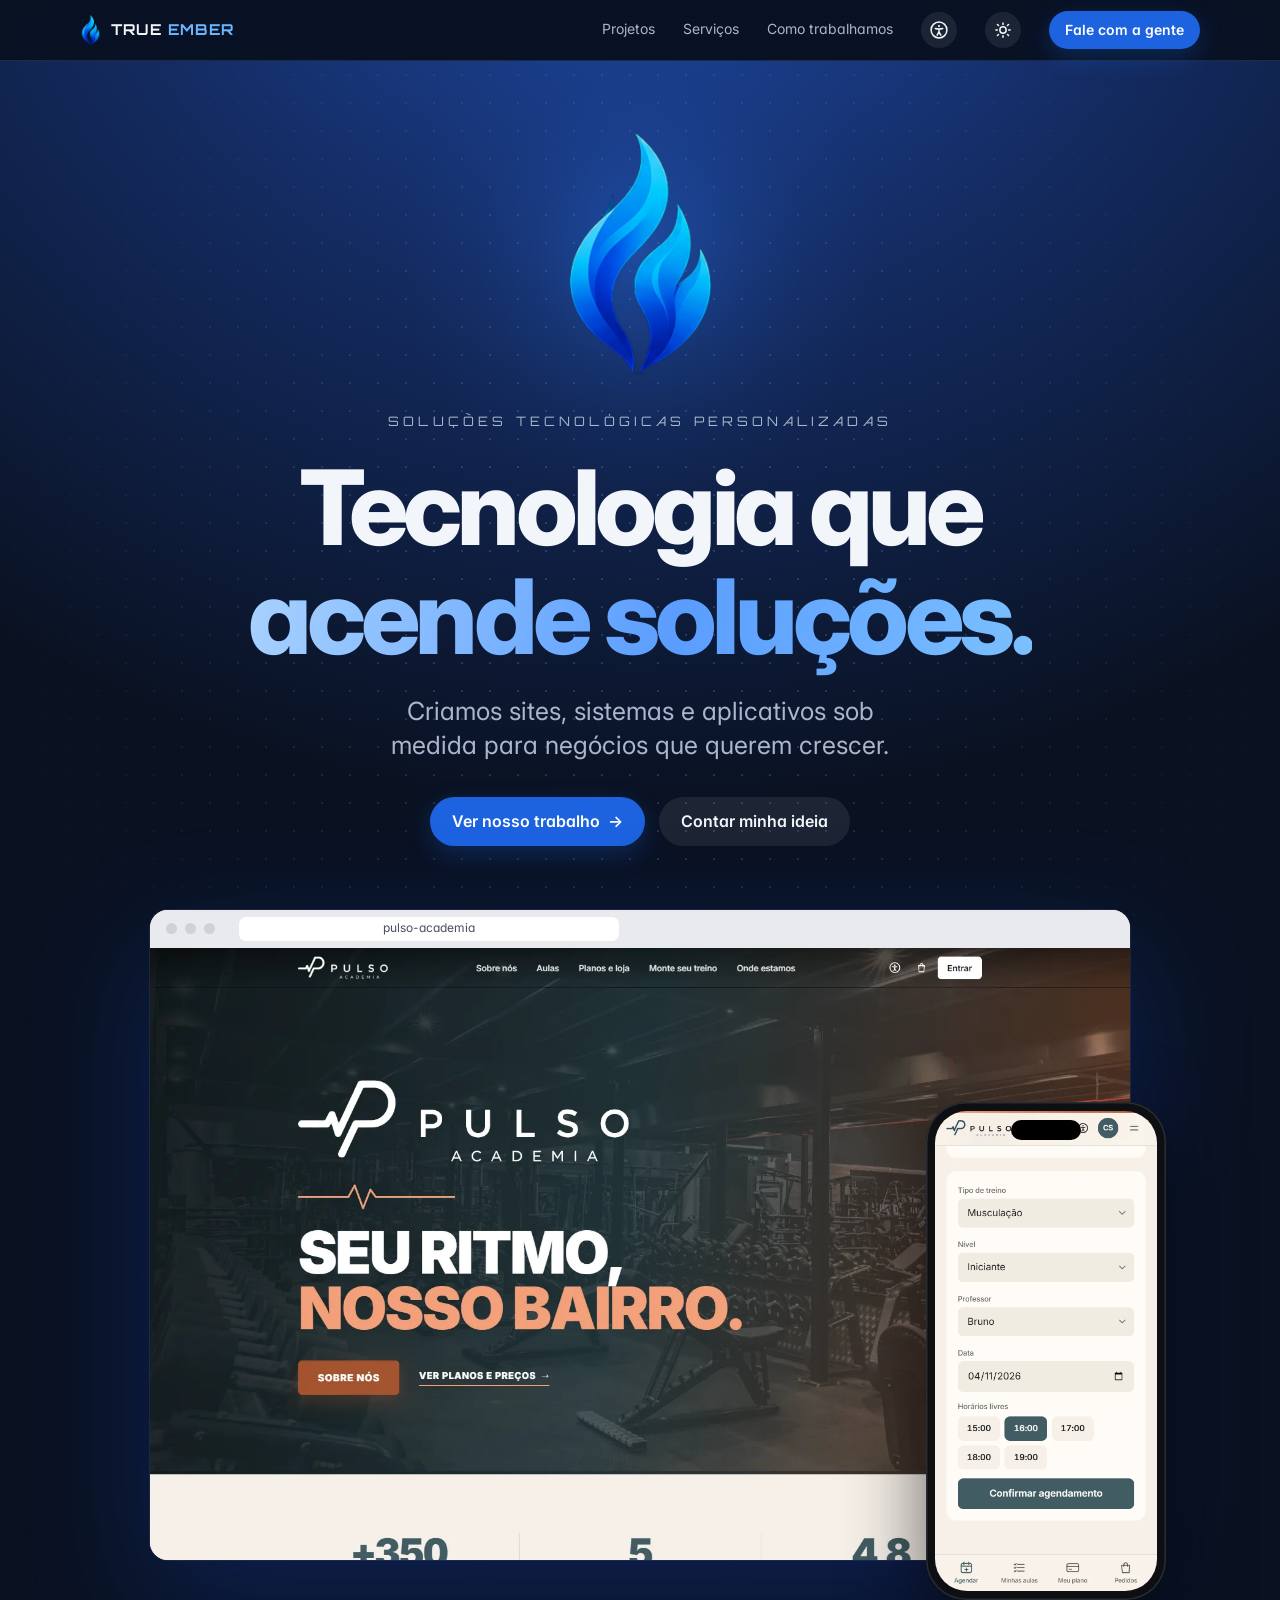
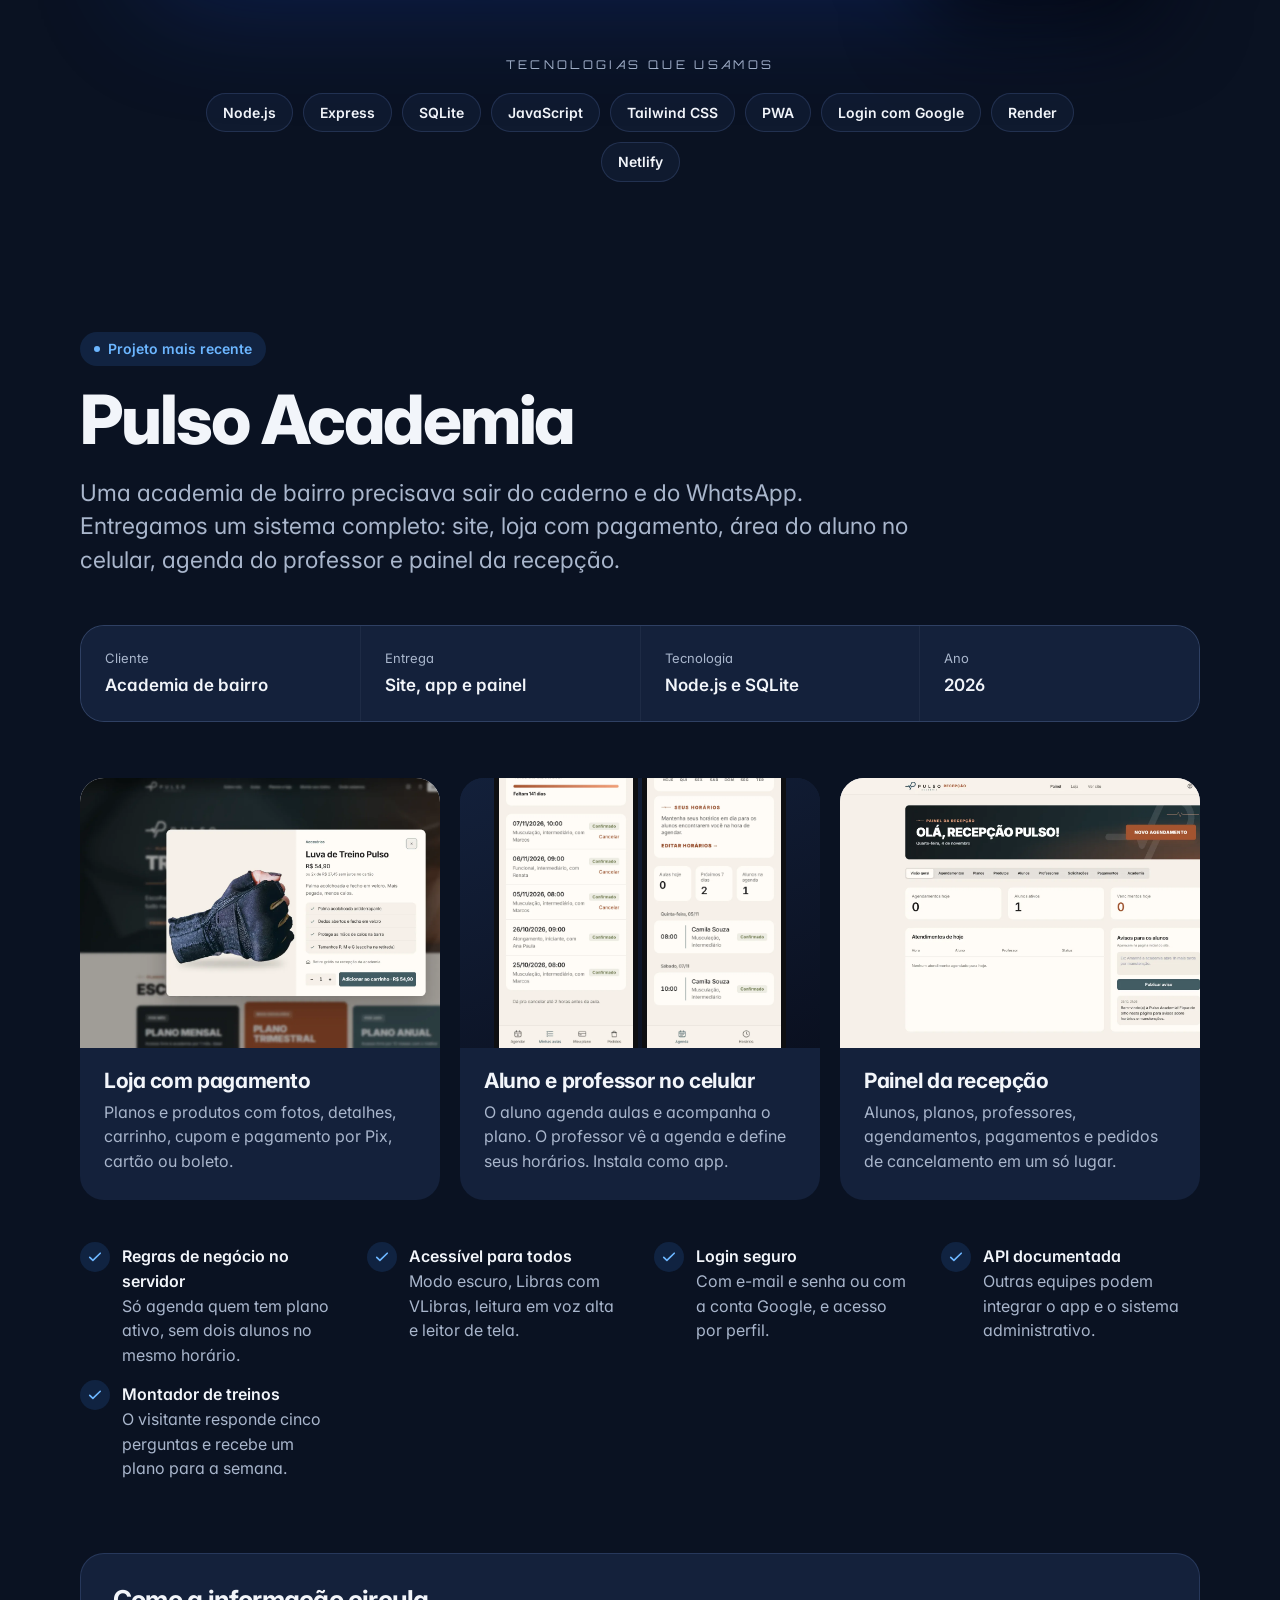
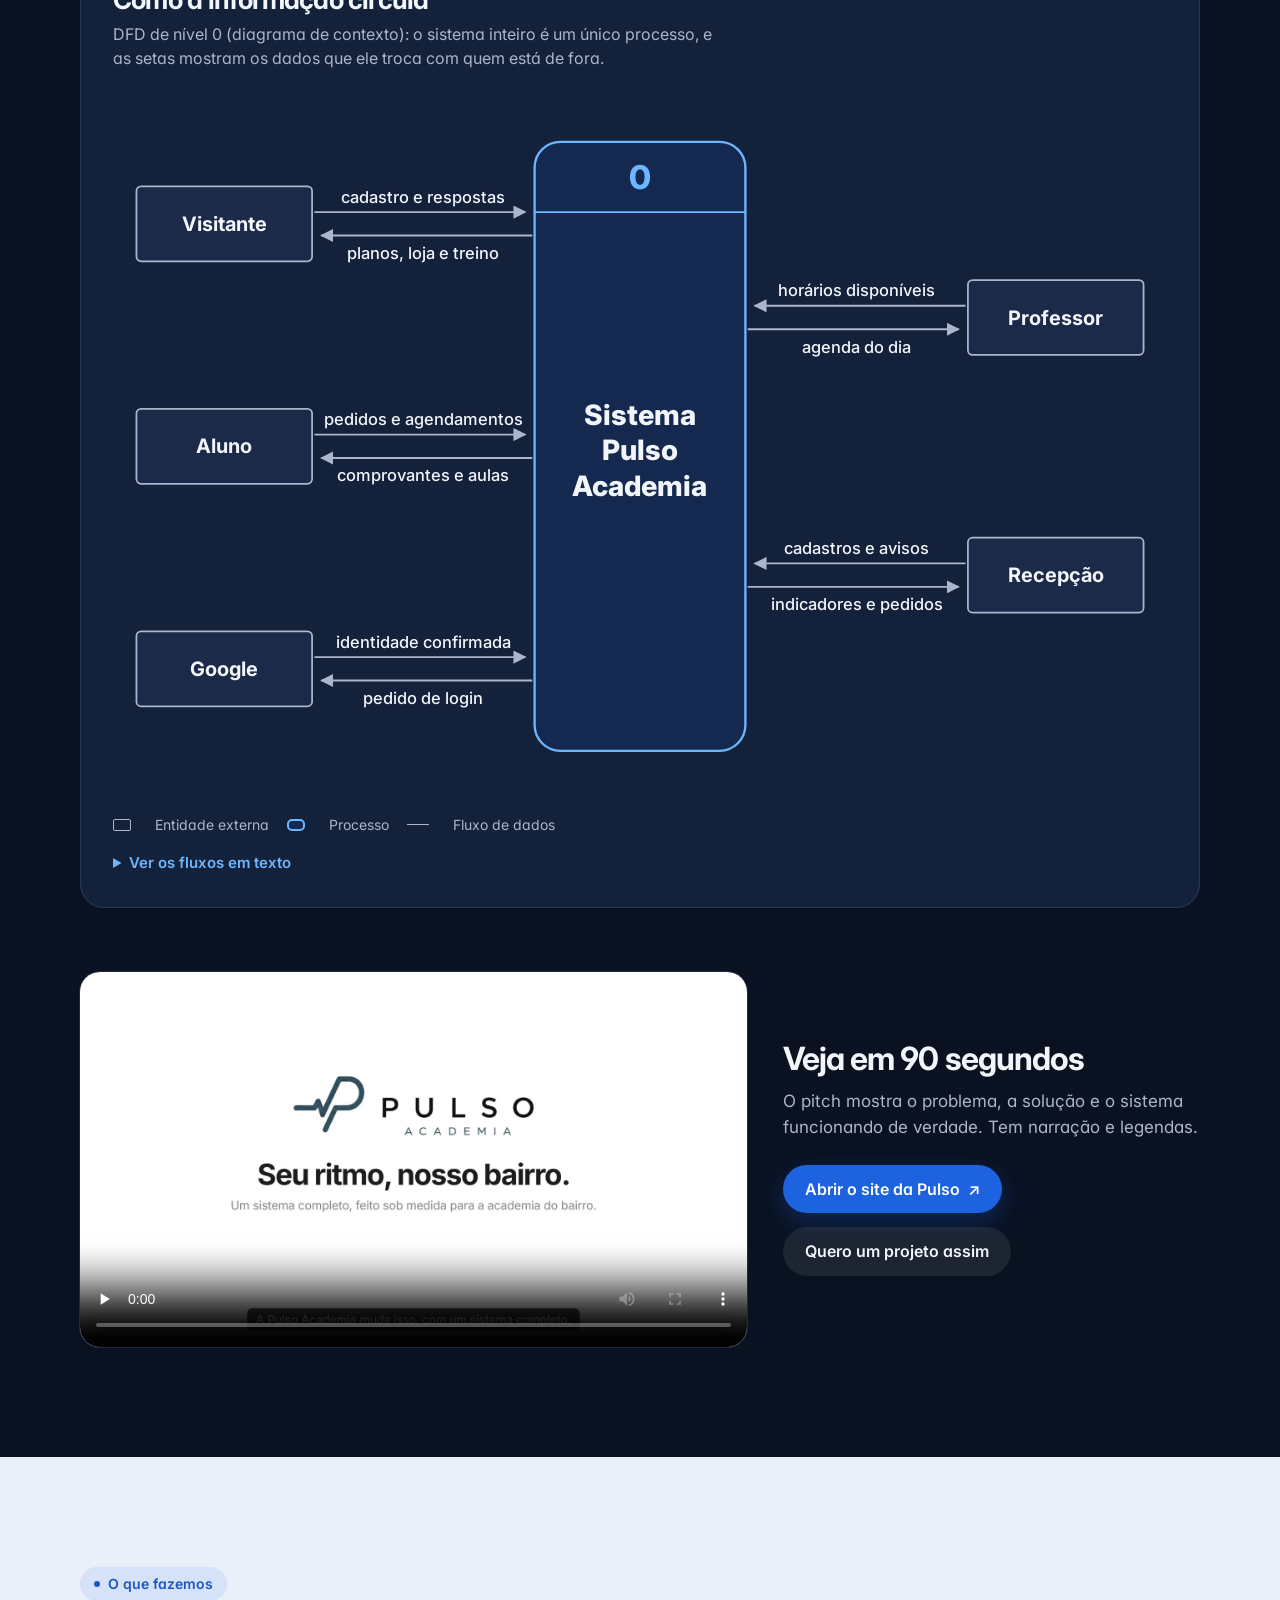
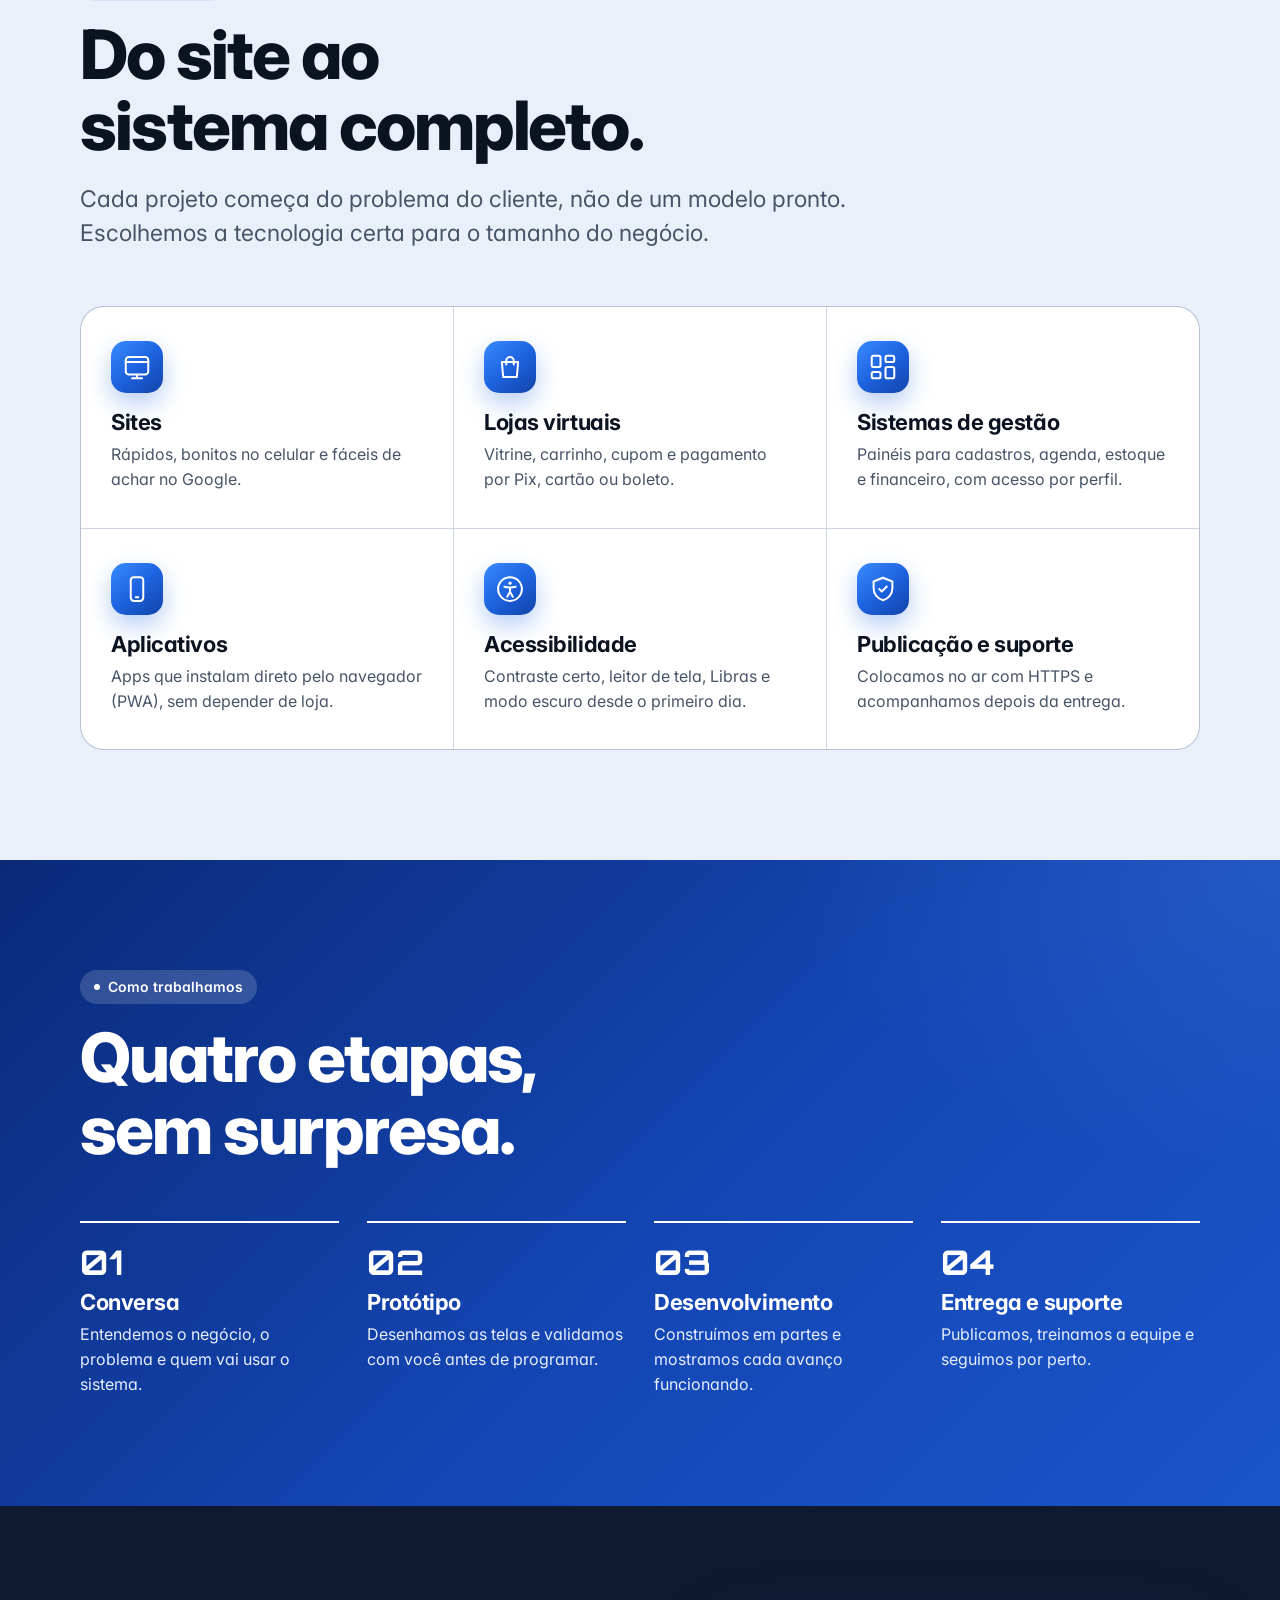
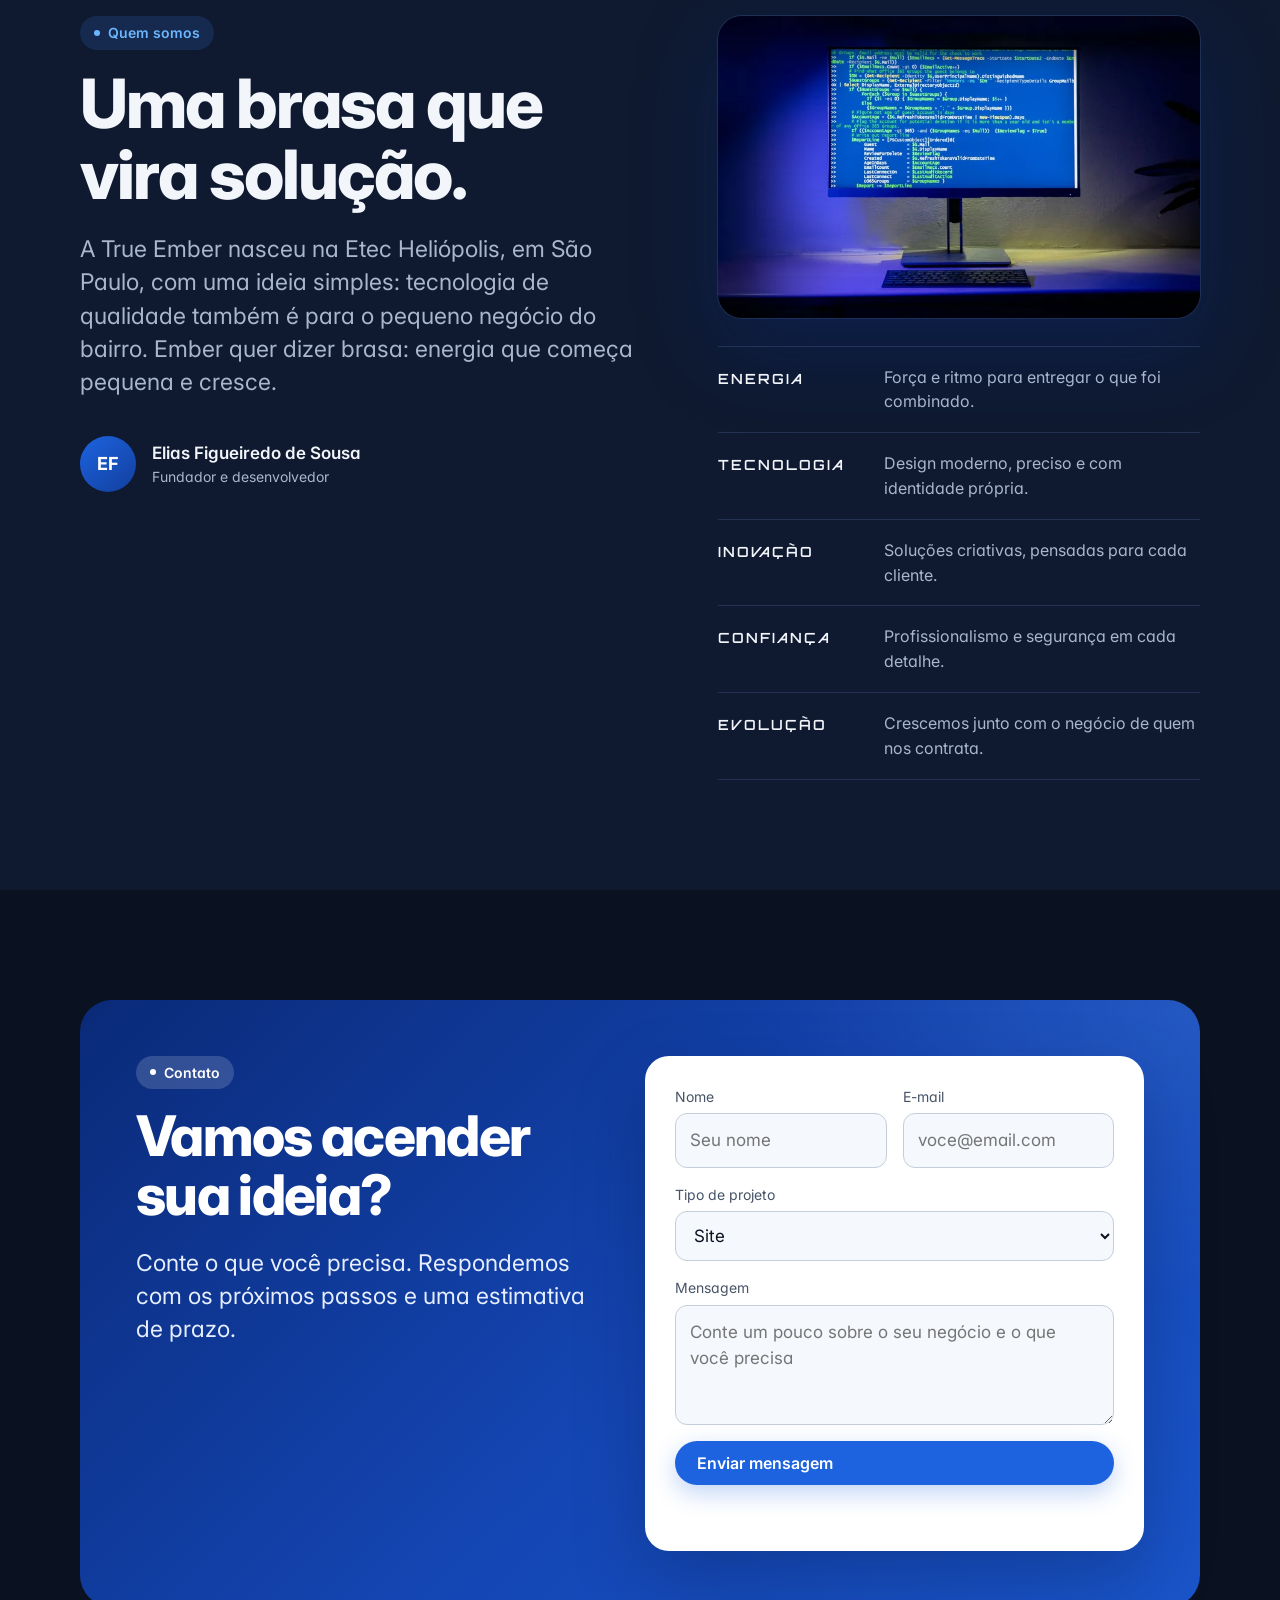
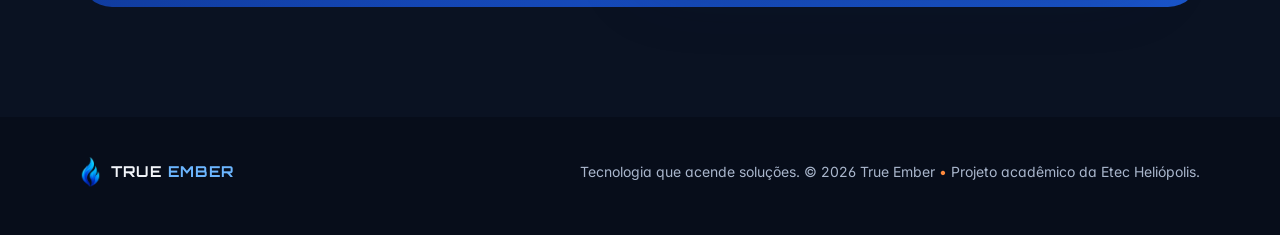
==== commit d241f574: "Tema escuro como padrão e detalhes de produto na abertura, cartões e processo Co-Authored-By: Claude" ====
--- a/index.html
+++ b/index.html
@@ -50,12 +50,12 @@
     <!-- ABERTURA -->
     <section class="abertura faixa" id="inicio">
       <div class="miolo">
-        <div class="chama-wrap"><img class="chama" src="assets/img/chama.webp?v=2" alt="Chama azul da True Ember" width="384" height="546"></div>
+        <div class="chama-wrap"><img class="chama" src="assets/img/chama.webp?v=2" alt="Chama azul da True Ember" width="384" height="546"><span class="faiscas" aria-hidden="true"><i></i><i></i><i></i><i></i><i></i><i></i><i></i><i></i><i></i><i></i></span></div>
         <p class="lema">Soluções tecnológicas personalizadas</p>
-        <h1>Tecnologia que acende soluções.</h1>
+        <h1>Tecnologia que <span class="degrade">acende soluções.</span></h1>
         <p class="sub">Criamos sites, sistemas e aplicativos sob medida para negócios que querem crescer.</p>
         <div class="acoes">
-          <a class="botao primario" href="#projetos">Ver nosso trabalho</a>
+          <a class="botao primario" href="#projetos">Ver nosso trabalho <span class="seta" aria-hidden="true">→</span></a>
           <a class="botao secundario" href="#contato">Contar minha ideia</a>
         </div>
 
@@ -65,6 +65,13 @@
             <img src="assets/pulso/home-topo.webp?v=3" alt="" width="1600" height="1000">
           </div>
           <div class="celular"><img src="assets/pulso/aluno-agendar.webp?v=3" alt="" width="780" height="1688"></div>
+        </div>
+
+        <div class="pilha">
+          <p id="titulo-pilha">Tecnologias que usamos</p>
+          <ul aria-labelledby="titulo-pilha">
+            <li>Node.js</li><li>Express</li><li>SQLite</li><li>JavaScript</li><li>Tailwind CSS</li><li>PWA</li><li>Login com Google</li><li>Render</li><li>Netlify</li>
+          </ul>
         </div>
       </div>
     </section>
@@ -168,7 +175,7 @@
             <h3>Veja em 90 segundos</h3>
             <p id="pitch-desc">O pitch mostra o problema, a solução e o sistema funcionando de verdade. Tem narração e legendas.</p>
             <div class="acoes">
-              <a class="botao primario" id="linkPulso" href="#" target="_blank" rel="noopener" hidden>Abrir o site da Pulso</a>
+              <a class="botao primario" id="linkPulso" href="#" target="_blank" rel="noopener" hidden>Abrir o site da Pulso <span class="seta" aria-hidden="true">↗</span></a>
               <a class="botao secundario" href="#contato">Quero um projeto assim</a>
             </div>
           </div>
@@ -237,6 +244,8 @@
             <p>Elias Figueiredo de Sousa<small>Fundador e desenvolvedor</small></p>
           </div>
         </div>
+        <div class="sobre-lado">
+        <figure class="sobre-foto"><img src="assets/img/sobre-codigo-800.webp" srcset="assets/img/sobre-codigo-800.webp 800w, assets/img/sobre-codigo.webp 1600w" sizes="(min-width: 900px) 480px, 100vw" alt="" loading="lazy" width="1600" height="1067"></figure>
         <ul class="valores" aria-label="Nossos valores">
           <li><b>Energia</b><span>Força e ritmo para entregar o que foi combinado.</span></li>
           <li><b>Tecnologia</b><span>Design moderno, preciso e com identidade própria.</span></li>
@@ -244,6 +253,7 @@
           <li><b>Confiança</b><span>Profissionalismo e segurança em cada detalhe.</span></li>
           <li><b>Evolução</b><span>Crescemos junto com o negócio de quem nos contrata.</span></li>
         </ul>
+        </div>
       </div>
     </section>
 
--- a/css/style.css
+++ b/css/style.css
@@ -126,6 +126,10 @@
 @keyframes chama-entra { from { opacity: 0; transform: translateY(18px) scale(.94); } to { opacity: 1; transform: none; } }
 .lema { font-family: var(--fonte-marca); font-size: 13px; letter-spacing: 0.32em; color: var(--texto-2); text-transform: uppercase; margin-bottom: 22px; }
 .abertura h1 { font-size: clamp(46px, 8.4vw, 104px); font-weight: 800; letter-spacing: -0.045em; max-width: 13ch; margin: 0 auto; }
+/* Parte do título em degradê azul (texto grande: contraste acima de 4,5:1 em todo o degradê). */
+.degrade { background: linear-gradient(100deg, #A8D2FF 0%, #5A9DFF 55%, #7CC0FF 100%); -webkit-background-clip: text; background-clip: text; color: transparent; }
+:root[data-tema="claro"] .degrade { background-image: linear-gradient(100deg, #1A56C4 0%, #0E3A9E 60%, #1D63E0 100%); }
+:root[data-contraste="alto"] .degrade { background: none; color: var(--texto); }
 .abertura .sub { margin: 24px auto 0; max-width: 34ch; font-size: clamp(19px, 2.2vw, 25px); line-height: 1.35; color: var(--texto-2); }
 .acoes { display: flex; flex-wrap: wrap; gap: 14px; justify-content: center; margin-top: 34px; }
 
@@ -375,8 +379,79 @@
 .dfd-texto thead th { color: var(--texto-2); font-size: 13px; font-weight: 600; }
 @media (max-width: 560px) { .dfd { padding: 22px 18px; } .dfd-texto { font-size: 14px; } }
 
+/* =========================================================
+   7. Detalhes de produto (referências: sites de empresas de tecnologia
+      como Linear, Vercel e Stripe): grade de pontos, luz que segue o mouse,
+      vitrine com profundidade, faíscas da brasa e microinterações.
+   ========================================================= */
+
+/* Abertura: grade de pontos que some nas bordas, atrás de tudo. */
+.abertura::before { content: ""; position: absolute; inset: 0; pointer-events: none; background-image: radial-gradient(rgba(140, 175, 255, 0.2) 1px, transparent 1.4px); background-size: 28px 28px; -webkit-mask-image: radial-gradient(70% 60% at 50% 28%, #000 25%, transparent 75%); mask-image: radial-gradient(70% 60% at 50% 28%, #000 25%, transparent 75%); }
+:root[data-tema="claro"] .abertura::before { background-image: radial-gradient(rgba(29, 99, 224, 0.16) 1px, transparent 1.4px); }
+.abertura .miolo { position: relative; }
+
+/* Faíscas: a brasa soltando pontinhos de luz azul (some com "reduzir movimento"). */
+.faiscas { position: absolute; left: 50%; bottom: 18%; width: 120px; height: 10px; margin-left: -60px; pointer-events: none; }
+.faiscas i { position: absolute; bottom: 0; left: var(--x); width: var(--t, 4px); height: var(--t, 4px); border-radius: 50%; background: #9CCBFF; box-shadow: 0 0 8px 2px rgba(90, 157, 255, 0.7); opacity: 0; animation: faisca var(--d, 3.6s) ease-out var(--a, 0s) infinite; }
+.faiscas i:nth-child(1) { --x: 18%; --a: 0s; }
+.faiscas i:nth-child(2) { --x: 34%; --a: .7s; --t: 3px; --d: 3s; }
+.faiscas i:nth-child(3) { --x: 52%; --a: 1.4s; }
+.faiscas i:nth-child(4) { --x: 66%; --a: .3s; --t: 3px; --d: 4.2s; }
+.faiscas i:nth-child(5) { --x: 80%; --a: 2.1s; --t: 5px; }
+.faiscas i:nth-child(6) { --x: 44%; --a: 2.8s; --t: 3px; --d: 3.2s; }
+.faiscas i:nth-child(7) { --x: 26%; --a: 1.9s; --d: 4s; }
+.faiscas i:nth-child(8) { --x: 60%; --a: 3.3s; --t: 3px; }
+.faiscas i:nth-child(9) { --x: 72%; --a: 1.1s; --d: 3.4s; }
+.faiscas i:nth-child(10) { --x: 40%; --a: 3.9s; --t: 5px; --d: 4.4s; }
+@keyframes faisca { 0% { opacity: 0; transform: translate(0, 0) scale(1); } 15% { opacity: 1; } 100% { opacity: 0; transform: translate(var(--vento, 12px), -150px) scale(.3); } }
+.faiscas i:nth-child(even) { --vento: -14px; }
+:root[data-tema="claro"] .faiscas i { background: #3C8CFF; box-shadow: 0 0 8px 2px rgba(29, 99, 224, 0.45); }
+
+/* Vitrine com profundidade: inclina de leve com o mouse e o celular sobe ao rolar (main.js). */
+.vitrine { perspective: 1600px; }
+.janela { transform: rotateX(var(--rx, 0deg)) rotateY(var(--ry, 0deg)); transition: transform .5s cubic-bezier(.2, .8, .2, 1); transform-style: preserve-3d; }
+.vitrine .celular { transform: translateY(var(--sobe, 0px)) rotateY(var(--ry, 0deg)); transition: transform .5s cubic-bezier(.2, .8, .2, 1); }
+
+/* Faixa de tecnologias logo abaixo da vitrine. */
+.pilha { margin: 56px auto 0; max-width: 900px; }
+.pilha p { font-family: var(--fonte-marca); font-size: 12px; letter-spacing: 0.28em; text-transform: uppercase; color: var(--texto-2); }
+.pilha ul { list-style: none; padding: 0; margin: 18px 0 0; display: flex; flex-wrap: wrap; justify-content: center; gap: 10px; }
+.pilha li { padding: 8px 16px; border-radius: 999px; border: 1px solid var(--linha); background: rgba(20, 33, 59, 0.55); color: var(--texto); font-size: 14px; font-weight: 600; transition: border-color .2s ease, transform .2s ease; }
+:root[data-tema="claro"] .pilha li { background: rgba(255, 255, 255, 0.7); }
+.pilha li:hover { border-color: var(--azul-claro); transform: translateY(-2px); }
+
+/* Cartões com luz que segue o mouse (só em quem tem mouse; o main.js passa a posição). */
+@media (hover: hover) {
+  .luz { position: relative; isolation: isolate; }
+  .luz::after { content: ""; position: absolute; inset: 0; z-index: -1; border-radius: inherit; pointer-events: none; opacity: 0; transition: opacity .3s ease; background: radial-gradient(320px circle at var(--mx, 50%) var(--my, 50%), var(--azul-tinta), transparent 65%); }
+  .luz:hover::after { opacity: 1; }
+  .servico.luz, .ficha div.luz { background-clip: padding-box; }
+}
+
+/* Processo: a linha de cada etapa se desenha quando ela aparece na tela. */
+.etapas li { position: relative; }
+.etapas li:first-child { border-top-color: var(--linha); }
+.tom-azul .etapas li:first-child { border-top-color: var(--linha); }
+.etapas li::after { content: ""; position: absolute; top: -2px; left: 0; right: 0; height: 2px; background: var(--azul-claro); transform: scaleX(0); transform-origin: left; transition: transform .9s cubic-bezier(.2, .8, .2, 1) calc(var(--atraso, 0s) + .25s); }
+.etapas li.revelado::after, .etapas li:not(.revela)::after { transform: none; }
+
+/* Sobre: foto acima dos valores. */
+.sobre-lado { display: flex; flex-direction: column; gap: 28px; min-width: 0; }
+.sobre-foto { margin: 0; border-radius: var(--raio); overflow: hidden; box-shadow: 0 30px 80px rgba(10, 40, 120, 0.35), 0 0 0 1px var(--linha); aspect-ratio: 16 / 10; }
+.sobre-foto img { width: 100%; height: 100%; object-fit: cover; transition: transform .8s ease; }
+@media (hover: hover) { .sobre-foto:hover img { transform: scale(1.04); } }
+
+/* Microinterações dos botões e do menu. */
+.botao .seta { display: inline-block; transition: transform .25s ease; }
+.botao:hover .seta { transform: translateX(4px); }
+.botao.primario { box-shadow: 0 8px 24px rgba(29, 99, 224, 0.28); transition: filter .15s, box-shadow .25s ease, transform .25s ease; }
+.botao.primario:hover { box-shadow: 0 14px 34px rgba(29, 99, 224, 0.45); transform: translateY(-1px); }
+.topo nav a:not(.botao) { background: linear-gradient(currentColor, currentColor) left bottom / 0 1.5px no-repeat; padding-bottom: 2px; transition: background-size .25s ease, color .15s ease; }
+.topo nav a:not(.botao):hover { background-size: 100% 1.5px; }
+
 @media (prefers-reduced-motion: reduce) {
   html { scroll-behavior: auto; }
+  .faiscas { display: none; }
   .revela { opacity: 1; transform: none; }
   *, *::before, *::after { animation: none !important; transition: none !important; }
 }
